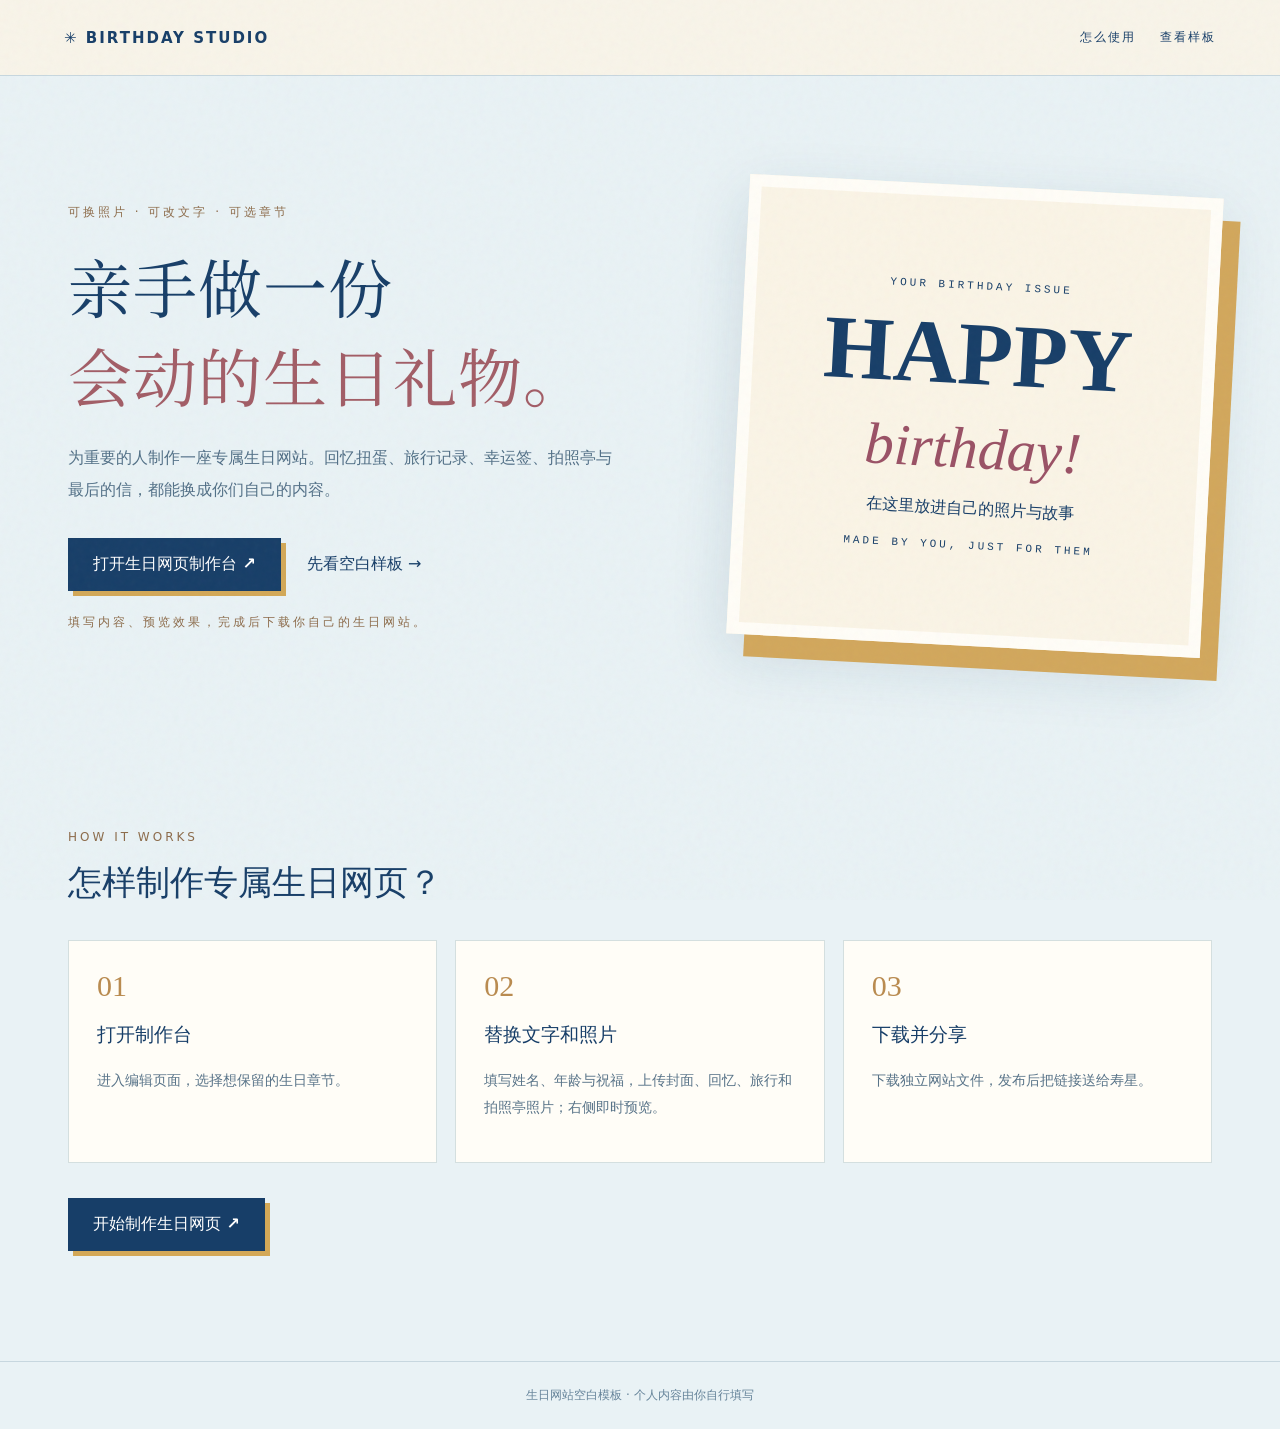
==== index.html @ 050504eb "Add files via upload" ====
<!doctype html><html lang="zh-CN" translate="no"><head><meta charset="UTF-8"/><meta name="google" content="notranslate"/><meta name="viewport" content="width=device-width, initial-scale=1.0"/><meta name="theme-color" content="#f7f3eb"/><meta name="description" content="可自行填写的生日网站空白模板"/><title>生日网站 · 空白自助模板</title>  <script type="module" crossorigin src="./assets/index-CI2JG00_.js"></script>
  <link rel="stylesheet" crossorigin href="./assets/index-CREYGCAp.css">
</head><body><div id="root"></div></body></html>
---- assets/index-CREYGCAp.css ----
@import"https://fonts.googleapis.com/css2?family=Cormorant+Garamond:ital,wght@0,400;0,500;0,600;1,400;1,500&family=Noto+Serif+SC:wght@400;500&display=swap";.passport-finale{--navy:#10385e;--blue:#315f89;--cream:#fbf4e2;--gold:#c79b4c;--red:#8c2639;min-height:100svh;position:relative;overflow:hidden;padding:24px clamp(18px,5vw,70px) 38px;background:radial-gradient(circle at 12% 12%,#fff9e5 0 4%,transparent 23%),radial-gradient(circle at 87% 82%,#8fb8d2 0 3%,transparent 26%),linear-gradient(135deg,#dfeaf0,#b8d3e1);color:var(--navy);font-family:"Noto Serif SC",Songti SC,serif}.finale-grain{position:absolute;top:0;right:0;bottom:0;left:0;pointer-events:none;opacity:.23;background-image:radial-gradient(#163e6318 1px,transparent 1px);background-size:12px 12px;-webkit-mask-image:linear-gradient(#000,transparent 95%);mask-image:linear-gradient(#000,transparent 95%)}.finale-back{position:relative;z-index:20;display:inline-flex;padding:9px 13px;border:1px solid #163e6333;background:#fff8e6b8;font:9px Courier New,monospace;letter-spacing:1px;box-shadow:3px 3px #315e8240}.finale-heading{position:relative;z-index:2;text-align:center;margin:0 auto}.finale-heading>span{display:inline-block;font:8px Courier New,monospace;letter-spacing:3px;color:#496b84}.finale-heading h1{font-family:Cormorant Garamond,"Noto Serif SC",serif;font-size:clamp(32px,4vw,56px);letter-spacing:3px;line-height:1.08;margin:10px 0 3px;text-shadow:0 2px #fff9e8}.finale-heading p{margin:0;color:#557186;font:9px Courier New,monospace;letter-spacing:2px}.interactive-map{position:relative;z-index:2;width:min(1120px,96vw);height:330px;margin:12px auto 0}.travel-line{position:absolute;inset:40px 0 auto;width:100%;height:245px;overflow:visible}.travel-line path{fill:none}.route-base{stroke:#fff7df;stroke-width:14;filter:drop-shadow(0 5px 5px #315f8933)}.route-ink{stroke:#426d8d;stroke-width:2.2;stroke-dasharray:7 8}.landmark{position:absolute;width:92px;min-height:112px;translate:-50% -50%;padding:0;background:transparent;text-align:center;color:var(--navy);transition:.35s;z-index:3}.landmark:hover{transform:translateY(-8px) scale(1.06)}.pin-roof{width:47px;height:47px;margin:auto;display:grid;place-items:center;background:linear-gradient(145deg,#f9f1d9,#d6b76d);clip-path:polygon(50% 0,100% 34%,89% 100%,11% 100%,0 34%);font-size:18px;filter:drop-shadow(3px 4px 0 #315f8945)}.landmark b{display:block;font-size:14px;font-weight:400;letter-spacing:2px;margin-top:5px}.landmark small{display:block;font:7px Courier New,monospace;letter-spacing:2px;color:#647d90}.landmark em{display:inline-block;margin-top:5px;padding:3px 6px;border:1px dashed #6b8496;font:6px Courier New,monospace;letter-spacing:1px;font-style:normal;background:#f9f2dfaa}.landmark.is-visited .pin-roof{background:linear-gradient(145deg,#914052,#641f31);color:#fff0c9}.landmark.is-visited:after{content:"✓";position:absolute;right:9px;top:-3px;width:22px;height:22px;display:grid;place-items:center;border-radius:50%;background:var(--gold);color:#fff;border:2px solid #fff5d9}.lm-0{left:5%;top:70%}.lm-1{left:17%;top:29%}.lm-2{left:30%;top:58%}.lm-3{left:43%;top:31%}.lm-4{left:55%;top:53%}.lm-5{left:68%;top:25%}.lm-6{left:82%;top:65%}.lm-7{left:96%;top:30%}.collection-status{position:relative;z-index:2;width:min(720px,90vw);margin:-12px auto 0;text-align:center}.collection-status>span{font-size:11px;color:#587287;letter-spacing:1px}.collection-status>div{height:5px;display:flex;gap:5px;margin-top:10px}.collection-status i{flex:1;border-radius:6px;background:#6787a330;transition:.35s}.collection-status i.done{background:linear-gradient(90deg,var(--gold),var(--red))}.flight-caption{text-align:center;font:9px Courier New,monospace;letter-spacing:2px}.flight-plane{position:absolute;z-index:9;offset-path:path("M50 205 C120 80 215 238 295 132 S450 216 530 130 S690 74 750 175 S875 250 955 114");offset-rotate:auto;left:0;top:0}.flight-plane span{font-size:32px;display:block;color:#173e68;filter:drop-shadow(2px 3px #fff1c9)}.flight-plane i{position:absolute;left:25px;top:22px;white-space:nowrap;font:7px Courier New,monospace;font-style:normal;background:#fff4d9;padding:4px}.flight-trail{position:absolute;height:4px;left:5%;bottom:62px;background:linear-gradient(90deg,#c99b4e,transparent);filter:blur(1px)}.issue-area{position:relative;z-index:2;margin:20px auto 0;text-align:center}.issue-area p{font:8px Courier New,monospace;letter-spacing:3px}.issue-area button{min-width:min(390px,90vw);padding:14px 25px;background:var(--navy);color:#fff8e8;box-shadow:6px 7px 0 var(--gold);letter-spacing:2px;transition:.25s}.issue-area button:hover{transform:translate(-3px,-3px);box-shadow:9px 10px 0 var(--gold)}.issue-area button span{display:block;margin-bottom:5px;color:#c7dae5;font:7px Courier New,monospace;letter-spacing:2px}.issue-area button b{margin-left:17px}.memory-overlay{position:fixed;top:0;right:0;bottom:0;left:0;z-index:100;display:grid;place-items:center;padding:25px;background:#0a2038b5;-webkit-backdrop-filter:blur(8px);backdrop-filter:blur(8px)}.memory-note{position:relative;width:min(880px,94vw);min-height:520px;padding:45px 45px 30px;background:#f6edcf;background-image:repeating-linear-gradient(transparent 0 35px,#58778d14 36px);box-shadow:0 30px 80px #06162688,12px 14px #c89749;color:var(--navy)}.memory-note:before{content:"";position:absolute;top:12px;right:12px;bottom:12px;left:12px;border:1px dashed #315f8955;pointer-events:none}.note-pin{position:absolute;top:-13px;left:50%;width:28px;height:28px;border-radius:50%;display:grid;place-items:center;background:#8e3b4b;color:#e7c36b;box-shadow:2px 6px 8px #173e6850}.note-close{position:absolute;right:20px;top:18px;width:34px;height:34px;border-radius:50%;background:var(--navy);color:#fff;font-size:20px;z-index:4}.note-meta{display:flex;align-items:center;gap:15px;border-bottom:1px dashed #315f8970;padding-bottom:13px;font:8px Courier New,monospace;letter-spacing:2px}.note-meta b{font-weight:400}.note-meta em{margin-left:auto;padding:7px 12px;border:2px solid #91405299;border-radius:50%;color:#914052;transform:rotate(-10deg);font-style:normal}.polaroid-stack{position:absolute;left:50px;top:115px;width:410px;height:300px}.polaroid{position:absolute;width:220px;margin:0;padding:10px 10px 28px;background:#fffdf5;box-shadow:0 12px 24px #173e6842}.polaroid img{width:100%;height:210px;object-fit:cover}.polaroid figcaption{padding:9px 0 0;text-align:center;font:7px Courier New,monospace;letter-spacing:2px}.photo-0{left:0;top:20px;transform:rotate(-8deg)}.photo-1{left:155px;top:0;transform:rotate(8deg)}.photo-2{left:92px;top:78px;transform:rotate(-1deg);z-index:2}.hand-message{margin:54px 10px 0 auto;width:330px;min-height:270px;padding:28px 22px;background:#fff8daaa;transform:rotate(1.5deg);box-shadow:4px 5px #315f8925}.hand-message small{font:7px Courier New,monospace;letter-spacing:2px}.hand-message h2{font:italic 35px Cormorant Garamond,"Noto Serif SC",serif;margin:15px 0 5px}.hand-message p{font-size:14px;line-height:2}.hand-message span{display:block;text-align:right;font:italic 19px Cormorant Garamond,serif}.keep-note{display:block;margin:28px 0 0 auto;padding:11px 18px;background:var(--navy);color:#fff2d8;box-shadow:4px 4px 0 var(--gold)}.passport-zone{position:relative;z-index:2;min-height:760px;margin-top:-10px}.passport-object{position:relative;width:min(850px,94vw);height:480px;margin:30px auto 0;perspective:1800px}.passport-inside{position:absolute;left:50%;top:20px;width:50%;height:405px;display:grid;grid-template-columns:1fr 1fr;background:#f5efd9;border:1px solid #8b7c5a;box-shadow:0 25px 50px #173e6850;transform-origin:left;transition:.9s;overflow:visible}.passport-object.is-open .passport-inside{left:8%;width:84%}.inside-left,.inside-right{position:relative;padding:28px 24px;background-image:radial-gradient(#173e680d 1px,transparent 1px);background-size:8px 8px;overflow:hidden}.inside-left{border-right:9px double #aa9872}.inside-left>span,.inside-right>span{font:9px Courier New,monospace;letter-spacing:2px}.inside-left>small{display:block;margin-top:5px;font:6px Courier New,monospace;letter-spacing:1px}.id-photo{width:150px;height:105px;margin:24px auto 20px;background:linear-gradient(145deg,#a9c5d5,#e7d7aa);border:7px solid #fff;display:flex;align-items:center;justify-content:center;gap:10px;box-shadow:0 7px 14px #173e6829}.id-photo b{font:38px Cormorant Garamond,serif}.id-photo i{font-style:normal;color:var(--red)}.inside-left dl{font:8px Courier New,monospace;text-align:left}.inside-left dt{color:#667e91;margin-top:8px}.inside-left dd{margin:3px 0;border-bottom:1px dotted #7890a5;padding-bottom:4px}.inside-right{text-align:center}.inside-right h2{font:italic 30px Cormorant Garamond,"Noto Serif SC",serif;margin:18px 0 8px}.inside-right>p{font-size:12px}.visa-grid{display:grid;grid-template-columns:repeat(4,1fr);gap:8px;margin-top:20px}.visa-grid i{aspect-ratio:1;border:1px solid #91405288;border-radius:50%;display:grid;place-items:center;color:#914052;font-size:8px;font-style:normal;transform:rotate(-7deg)}.visa-grid i:nth-child(2n){transform:rotate(8deg)}.visa-grid b{display:block;font-size:11px}.passport-cover{position:absolute;z-index:5;left:50%;top:20px;width:50%;height:405px;border-radius:5px 12px 12px 5px;background:linear-gradient(135deg,#78172d,#4b0d1e);color:#dfba59;box-shadow:0 25px 55px #35101c70,inset 7px 0 15px #30061388,inset 0 0 0 3px #e2c06716;transform-origin:left center;transform-style:preserve-3d;transition:transform 1.2s cubic-bezier(.2,.75,.18,1),box-shadow 1s}.passport-cover:after{content:"";position:absolute;top:0;right:0;bottom:0;left:0;border-radius:inherit;opacity:.2;background-image:radial-gradient(#f4cf6f 1px,transparent 1px);background-size:5px 5px}.passport-object.is-open .passport-cover{transform:rotateY(-168deg);box-shadow:0 10px 25px #35101c38;pointer-events:none}.cover-emblem{position:relative;width:120px;height:120px;margin:48px auto 16px;border:2px solid #dfba59;border-radius:50%;display:grid;place-items:center}.cover-emblem:before,.cover-emblem:after{content:"❧";position:absolute;font-size:48px;bottom:-18px}.cover-emblem:before{left:-5px;transform:rotate(35deg)}.cover-emblem:after{right:-5px;transform:scaleX(-1) rotate(35deg)}.cover-emblem span{font-size:33px}.cover-emblem i{position:absolute;top:47px;font-size:10px;letter-spacing:5px;font-style:normal}.cover-emblem b{position:absolute;bottom:16px;font-size:22px}.passport-cover h2{font-size:31px;font-weight:400;letter-spacing:9px;margin:0}.passport-cover p{font:16px Georgia,serif;letter-spacing:3px;margin:12px}.passport-cover small{display:block;font:italic 18px Cormorant Garamond,serif}.passport-cover em{position:absolute;bottom:28px;left:50%;translate:-50%;font-style:normal;font-size:32px}.open-hint,.drag-hint{text-align:center;font:8px Courier New,monospace;letter-spacing:2px;color:#57738a}.open-hint:before{content:"↖";margin-right:8px}.drag-hint span{font-size:22px;display:inline-block;animation:hint-up 1.3s ease-in-out infinite}@keyframes hint-up{50%{transform:translateY(-7px)}}.real-ticket{border:0;background:#f7f4e9;color:#162f45;box-shadow:0 12px 25px #173e6850;text-align:left}.ticket-pocket{position:absolute;z-index:10;left:50%;bottom:-58px;translate:-50%;width:620px;height:155px;display:grid;grid-template-columns:90px 155px 1fr 76px;padding:0;cursor:grab}.ticket-pocket:active{cursor:grabbing}.ticket-brand{display:flex;flex-direction:column;justify-content:center;align-items:center;background:#174c77;color:#fff}.ticket-brand b{font:30px Georgia,serif}.ticket-brand span{font:6px Courier New,monospace;letter-spacing:1px;text-align:center;line-height:1.6}.ticket-route{position:relative;padding:17px 15px;border-right:1px dashed #7890a5;display:grid;grid-template-columns:1fr 1fr}.ticket-route small{font:6px Courier New,monospace}.ticket-route b{font:27px Arial Narrow,sans-serif}.ticket-route em{font:6px Courier New,monospace;font-style:normal}.ticket-route i{position:absolute;left:50%;top:54%;translate:-50% -50%;font-style:normal}.ticket-details{padding:17px 14px;display:grid;grid-template-columns:repeat(3,1fr);gap:10px}.ticket-details span{font:700 8px Arial,sans-serif}.ticket-details small{display:block;color:#6d7d88;font:5px Courier New,monospace;margin-bottom:4px}.barcode{border-left:1px dashed #7890a5;display:grid;place-content:center;padding:9px}.barcode i{width:48px;height:88px;background:repeating-linear-gradient(90deg,#162f45 0 2px,transparent 2px 4px,#162f45 4px 5px,transparent 5px 8px)}.barcode small{font:5px Courier New,monospace;writing-mode:vertical-rl;margin-left:4px}.departure-card{width:min(960px,95vw);margin:30px auto 0;border:1px solid #d6b76766;background:linear-gradient(145deg,#092542,#123f66);box-shadow:0 28px 65px #0b294955;color:#fff4d5;overflow:hidden}.night-route{position:relative;height:330px;background:radial-gradient(circle at 50% 50%,#315f8955,transparent 60%),radial-gradient(#f2d37b 1px,transparent 1px);background-size:auto,35px 35px}.glow-path{position:absolute;left:7%;right:7%;top:49%;height:3px;background:linear-gradient(90deg,transparent,#e9c66b,#7cc7e9,#e9c66b,transparent);box-shadow:0 0 18px #e7c66d;transform:rotate(-4deg)}.night-route>b{position:absolute;font-size:38px;color:#f5cf6c;filter:drop-shadow(0 0 11px #f9dd83)}.night-route>i{position:absolute;translate:-50% -50%;font:8px Courier New,monospace;font-style:normal;color:#d8e9ef;text-align:center}.night-route>i span{display:grid;place-items:center;width:28px;height:28px;margin:auto;border-radius:50%;background:#8d3d4c;color:#fff1c8;border:2px solid #d9b968}.departure-message{text-align:center;padding:25px 20px 31px;background:#f7f0df;color:var(--navy)}.departure-message small{font:7px Courier New,monospace;letter-spacing:3px}.departure-message h2{font:italic 37px Cormorant Garamond,"Noto Serif SC",serif;margin:10px 0 3px}.departure-message p{font-size:12px}.departure-message button{padding:10px 14px;background:var(--navy);color:#fff0cf;box-shadow:4px 4px 0 var(--gold)}.passport-finale footer{position:relative;z-index:2;text-align:center;margin-top:32px;font:7px Courier New,monospace;letter-spacing:3px;color:#5a7487}@media(max-width:700px){.passport-finale{padding:15px 10px 32px}.finale-heading h1{font-size:29px;letter-spacing:1px}.interactive-map{height:520px;margin-top:0}.travel-line{display:none}.landmark{width:25%;min-height:100px;translate:0 0}.lm-0,.lm-1,.lm-2,.lm-3{top:30px}.lm-4,.lm-5,.lm-6,.lm-7{top:165px}.lm-0,.lm-4{left:0}.lm-1,.lm-5{left:25%}.lm-2,.lm-6{left:50%}.lm-3,.lm-7{left:75%}.interactive-map:after{content:"";position:absolute;left:9%;right:9%;top:115px;height:130px;border:2px dashed #4f7794;border-left:0;border-right:0}.collection-status{margin-top:-205px}.issue-area{margin-top:24px}.memory-note{min-height:680px;padding:39px 22px 24px}.note-meta{gap:7px}.polaroid-stack{position:relative;left:auto;top:auto;width:290px;height:265px;margin:30px auto 0}.polaroid{width:165px}.polaroid img{height:150px}.photo-1{left:125px}.photo-2{left:62px;top:68px}.hand-message{width:100%;margin:0;padding:20px;min-height:190px}.keep-note{margin-top:15px}.passport-zone{min-height:820px}.passport-object{height:625px}.passport-cover{left:10%;width:80%;height:410px}.passport-inside{left:10%;width:80%;height:560px;grid-template-columns:1fr}.passport-object.is-open .passport-inside{left:4%;width:92%}.inside-left{border-right:0;border-bottom:9px double #aa9872;padding:18px}.inside-right{padding:18px}.id-photo{width:110px;height:70px;margin:12px auto}.inside-left dl{display:grid;grid-template-columns:1fr 1fr;gap:4px}.visa-grid{margin-top:8px}.ticket-pocket{width:330px;height:190px;bottom:-70px;grid-template-columns:60px 105px 1fr}.ticket-brand b{font-size:21px}.ticket-details{grid-template-columns:repeat(2,1fr);padding:10px 8px}.barcode{display:none}.passport-cover h2{font-size:26px}.departure-card{margin-top:20px}.night-route{height:330px}.night-route>i{font-size:6px}.night-route>i span{width:22px;height:22px}.departure-message h2{font-size:29px}.flight-plane,.flight-trail{display:none}}@media(prefers-reduced-motion:reduce){.passport-cover,.drag-hint span{animation:none!important;transition:none!important}}.interactive-map{width:min(1120px,90vw);height:500px;margin-top:8px}.landmark{width:132px;height:150px;min-height:0;padding:13px 10px 11px;background:linear-gradient(150deg,#fffaf0,#ece3cb);border:1px solid #6f8ba05c;box-shadow:7px 9px #315f892d;clip-path:polygon(14% 0,86% 0,100% 12%,100% 100%,0 100%,0 12%)}.landmark:before{content:"";position:absolute;left:50%;top:7px;translate:-50%;width:7px;height:7px;border:2px solid #6a8294;border-radius:50%;background:#d7e4e8}.landmark:hover{transform:translateY(-9px) scale(1.045);box-shadow:10px 14px #315f8939}.pin-roof{width:53px;height:53px;margin:9px auto 7px;border-radius:50%;clip-path:none;background:var(--navy);color:#f8edce;border:5px double #d5b668;font:18px Cormorant Garamond,serif}.landmark b{font-size:16px;letter-spacing:3px}.landmark small{min-height:22px;margin-top:3px;font:6px/1.6 Courier New,monospace;letter-spacing:1px}.landmark em{margin-top:4px}.landmark.is-visited{background:linear-gradient(150deg,#f8eed5,#d8e7e8);border-color:#8d3d4c88}.landmark.is-visited:after{right:10px;top:11px;width:24px;height:24px}.polaroid-stack{outline:0;cursor:zoom-in}.gallery-hint{position:absolute;z-index:7;left:50%;bottom:-25px;translate:-50%;white-space:nowrap;padding:6px 9px;background:var(--navy);color:#fff3d4;font:6px Courier New,monospace;letter-spacing:1px;box-shadow:3px 3px 0 var(--gold)}.polaroid-stack .polaroid{left:92px;top:45px;transition:transform .65s cubic-bezier(.2,.8,.2,1),left .65s,top .65s,filter .4s}.polaroid-stack .photo-0{transform:rotate(-3deg) translate(-14px,7px)}.polaroid-stack .photo-1{transform:rotate(3deg) translate(14px,-3px)}.polaroid-stack .photo-2{transform:rotate(0);z-index:2}.polaroid-stack:hover .photo-0,.polaroid-stack:focus .photo-0{left:0;top:20px;transform:rotate(-9deg) translateY(-8px)}.polaroid-stack:hover .photo-1,.polaroid-stack:focus .photo-1{left:175px;top:0;transform:rotate(9deg) translateY(-11px)}.polaroid-stack:hover .photo-2,.polaroid-stack:focus .photo-2{left:92px;top:78px;transform:rotate(-1deg) translateY(-5px)}.polaroid-stack:hover .polaroid,.polaroid-stack:focus .polaroid{filter:drop-shadow(0 15px 13px #173e6830)}@media(max-width:700px){.interactive-map{height:520px}.landmark{width:23%;height:126px;padding:8px 4px}.pin-roof{width:39px;height:39px;margin:8px auto 4px}.landmark b{font-size:13px}.landmark small{font-size:5px}.lm-0,.lm-1,.lm-2,.lm-3{top:30px}.lm-4,.lm-5,.lm-6,.lm-7{top:176px}.lm-0,.lm-4{left:1%}.lm-1,.lm-5{left:26%}.lm-2,.lm-6{left:51%}.lm-3,.lm-7{left:76%}.polaroid-stack .polaroid{left:62px;top:45px}.polaroid-stack:hover .photo-0,.polaroid-stack:focus .photo-0{left:0}.polaroid-stack:hover .photo-1,.polaroid-stack:focus .photo-1{left:125px}.polaroid-stack:hover .photo-2,.polaroid-stack:focus .photo-2{left:62px}}@media(min-width:701px){.memory-note{width:min(1040px,96vw);min-height:610px;transition:min-height .55s}.polaroid-stack{width:420px;height:350px;transition:width .65s,height .65s;z-index:3}.polaroid-stack:hover,.polaroid-stack:focus{width:calc(100% - 100px);height:455px;z-index:12;cursor:zoom-out}.polaroid-stack:hover .polaroid,.polaroid-stack:focus .polaroid{width:300px;padding:12px 12px 32px;filter:drop-shadow(0 20px 18px #173e6840)}.polaroid-stack:hover .polaroid img,.polaroid-stack:focus .polaroid img{height:345px}.polaroid-stack:hover .photo-0,.polaroid-stack:focus .photo-0{left:0;top:42px;transform:rotate(-7deg) translateY(-8px)}.polaroid-stack:hover .photo-1,.polaroid-stack:focus .photo-1{left:calc(50% - 150px);top:4px;transform:rotate(2deg) translateY(-11px)}.polaroid-stack:hover .photo-2,.polaroid-stack:focus .photo-2{left:calc(100% - 300px);top:48px;transform:rotate(7deg) translateY(-5px)}.memory-note:has(.polaroid-stack:hover) .hand-message,.memory-note:has(.polaroid-stack:focus) .hand-message{opacity:.08;transform:translate(55px) rotate(4deg);transition:opacity .35s,transform .5s}.polaroid-stack:hover .gallery-hint,.polaroid-stack:focus .gallery-hint{opacity:0}}.passport-finale.finale-map,.passport-finale.finale-flight,.passport-finale.finale-ready{background:radial-gradient(circle at 12% 12%,#fff9e5 0 4%,transparent 23%),radial-gradient(circle at 87% 82%,#8fb8d2 0 3%,transparent 26%),linear-gradient(135deg,#dfeaf0,#b8d3e1)}.interactive-map{height:500px;margin-top:8px}.travel-line{inset:34px 0 auto;height:420px}.landmark{width:184px;height:154px;min-height:0;padding:43px 24px 24px;border:0;clip-path:none;box-shadow:none;background-color:transparent!important;background-repeat:no-repeat!important;background-position:center!important;background-size:contain!important;filter:drop-shadow(5px 8px 5px #173e6825);color:var(--navy);transition:transform .35s ease,filter .35s ease}.landmark:nth-of-type(4n+1){background-image:url(../images/city-note-1.png)!important}.landmark:nth-of-type(4n+2){background-image:url(../images/city-note-2.png)!important}.landmark:nth-of-type(4n+3){background-image:url(../images/city-note-3.png)!important}.landmark:nth-of-type(4n+4){background-image:url(../images/city-note-4.png)!important}.landmark:before{display:none}.landmark:hover{transform:translateY(-8px) scale(1.045);filter:drop-shadow(8px 14px 8px #173e6833)}.pin-roof{display:none}.landmark b{display:block;margin:0;font-size:17px;font-weight:500;letter-spacing:3px;color:var(--navy);text-shadow:0 1px #fff}.landmark small{display:block;min-height:20px;margin-top:5px;font:7px/1.5 Courier New,monospace;letter-spacing:1.4px;color:#496b84}.landmark em{display:inline-block;margin-top:5px;padding:3px 7px;border:1px dashed #496b84;background:#f8f0dccc;font:6px Courier New,monospace;letter-spacing:1px;box-shadow:2px 2px #c79b4c;font-style:normal}.landmark.is-visited em{background:#914052;color:#fff0d1;border-color:#d8ba72;transform:rotate(-5deg)}.landmark.is-visited:after{right:18px;top:17px;width:23px;height:23px;background:#c79b4c;border:2px solid #fff5d9}.lm-0{left:7%;top:76%}.lm-1{left:19%;top:25%}.lm-2{left:32%;top:67%}.lm-3{left:44%;top:23%}.lm-4{left:57%;top:65%}.lm-5{left:69%;top:21%}.lm-6{left:81%;top:66%}.lm-7{left:93%;top:22%}@media(max-width:900px){.interactive-map{height:590px}.travel-line{display:none}.landmark{width:23%;height:145px;translate:0 0;padding:42px 10px 18px}.lm-0,.lm-1,.lm-2,.lm-3{top:32px}.lm-4,.lm-5,.lm-6,.lm-7{top:215px}.lm-0,.lm-4{left:1%}.lm-1,.lm-5{left:26%}.lm-2,.lm-6{left:51%}.lm-3,.lm-7{left:76%}.collection-status{margin-top:-175px}}@media(max-width:600px){.interactive-map{height:790px}.landmark{width:47%;height:145px;padding:42px 12px 18px}.lm-0,.lm-1{top:25px}.lm-2,.lm-3{top:190px}.lm-4,.lm-5{top:355px}.lm-6,.lm-7{top:520px}.lm-0,.lm-2,.lm-4,.lm-6{left:1%}.lm-1,.lm-3,.lm-5,.lm-7{left:52%}.collection-status{margin-top:-95px}}.passport-object{width:min(760px,94vw);height:535px}.passport-inside{height:450px}.passport-cover{top:8px;left:50%;width:318px;height:454px;padding:34px 28px 26px;border-radius:7px 18px 18px 7px;background:linear-gradient(135deg,#0a1f42,#07162f 65%,#0c254b);color:#dfc06b;box-shadow:0 28px 55px #06152b70,inset 8px 0 15px #020b1888,inset 0 0 0 2px #edcf7424;display:flex;flex-direction:column;align-items:center}.passport-cover:after{opacity:.12;background-image:radial-gradient(#f3d47b 1px,transparent 1px);background-size:5px 5px}.passport-cover h2{position:relative;z-index:1;margin:0;font:600 31px Georgia,serif;letter-spacing:5px}.passport-eagle{position:relative;z-index:1;width:178px;height:190px;margin:30px auto 13px;color:#dfc06b;filter:drop-shadow(0 1px 0 #6c5521)}.passport-cover p{position:relative;z-index:1;margin:7px 0 0;font:italic 21px Georgia,serif;letter-spacing:1.8px}.passport-cover small{position:relative;z-index:1;margin-top:9px;font:italic 14px Cormorant Garamond,serif;letter-spacing:1px}.passport-cover .biometric-mark{position:absolute;z-index:1;bottom:25px;left:50%;translate:-50%;width:39px;height:28px;border:3px solid currentColor;border-radius:2px;font-size:0}.biometric-mark i{position:absolute;left:50%;top:-3px;width:3px;height:28px;background:currentColor;translate:-50%}.biometric-mark b{position:absolute;left:50%;top:50%;width:13px;height:13px;border:2px solid currentColor;border-radius:50%;translate:-50% -50%;background:#0a1f42}.passport-object.is-open .passport-cover{transform:rotateY(-168deg)}@media(max-width:700px){.passport-object{height:630px}.passport-cover{left:50%;translate:-50%;width:min(318px,84vw);height:454px}.passport-object.is-open .passport-cover{translate:0;left:50%;transform:rotateY(-168deg)}.passport-inside{height:560px}}.polaroid.portrait{width:220px}.polaroid.portrait img{height:270px;object-fit:cover}.polaroid.landscape{width:275px}.polaroid.landscape img{height:185px;object-fit:cover}@media(min-width:701px){.polaroid-stack:hover .polaroid.portrait,.polaroid-stack:focus .polaroid.portrait{width:255px}.polaroid-stack:hover .polaroid.portrait img,.polaroid-stack:focus .polaroid.portrait img{height:345px}.polaroid-stack:hover .polaroid.landscape,.polaroid-stack:focus .polaroid.landscape{width:350px}.polaroid-stack:hover .polaroid.landscape img,.polaroid-stack:focus .polaroid.landscape img{height:238px}.polaroid-stack:hover .photo-0,.polaroid-stack:focus .photo-0{left:0;right:auto;top:58px;transform:rotate(-7deg) translateY(-8px)}.polaroid-stack:hover .photo-1,.polaroid-stack:focus .photo-1{left:50%;right:auto;top:4px;transform:translate(-50%) rotate(2deg) translateY(-11px)}.polaroid-stack:hover .photo-2,.polaroid-stack:focus .photo-2{left:auto;right:0;top:64px;transform:rotate(7deg) translateY(-5px)}}@media(max-width:700px){.polaroid.portrait{width:150px}.polaroid.portrait img{height:185px}.polaroid.landscape{width:205px}.polaroid.landscape img{height:135px}}.interactive-map.dynamic-map{display:grid;align-content:start;justify-items:center;gap:24px 12px;width:min(1120px,96vw);height:auto;min-height:210px;padding:42px 18px 28px}.interactive-map.dynamic-map .travel-line,.interactive-map.dynamic-map .flight-plane,.interactive-map.dynamic-map .flight-trail{display:none}.interactive-map.dynamic-map .landmark{position:relative;left:auto;top:auto;translate:none;width:min(100%,165px);height:150px;min-height:0}.interactive-map.dynamic-map+.collection-status{margin:0 auto}@media(max-width:700px){.interactive-map.dynamic-map{gap:15px 8px;width:96vw;min-height:170px;padding:25px 5px}.interactive-map.dynamic-map .landmark{left:auto;top:auto;width:min(100%,155px);height:135px}.interactive-map.dynamic-map .landmark:only-of-type{grid-column:span 2}.interactive-map.dynamic-map+.collection-status{margin:0 auto}}.interactive-map.dynamic-map{grid-auto-rows:220px;gap:10px 18px;padding:18px 18px 30px;overflow:visible}.interactive-map.dynamic-map .travel-line{display:block;position:absolute;top:0;right:0;bottom:0;left:0;width:100%;height:100%;z-index:0;pointer-events:none;overflow:visible}.interactive-map.dynamic-map .landmark{z-index:2;align-self:start;margin-top:var(--stagger);max-width:170px;width:100%;box-shadow:7px 9px #315f892d}.interactive-map.dynamic-map .route-plane{position:absolute;left:0;top:0;z-index:4;font-size:30px;color:#173e68;pointer-events:none;filter:drop-shadow(2px 2px 0 #fff7df);offset-rotate:auto}.interactive-map.dynamic-map:after{display:none}.polaroid .photo-viewport{width:100%;height:210px;overflow:hidden;background:#e5ebed}.polaroid .photo-viewport img{display:block;width:100%;height:100%;object-fit:cover}.polaroid.portrait .photo-viewport{height:270px}.polaroid.landscape .photo-viewport{height:185px}@media(min-width:701px){.polaroid-stack:hover .polaroid.portrait .photo-viewport,.polaroid-stack:focus .polaroid.portrait .photo-viewport{height:345px}.polaroid-stack:hover .polaroid.landscape .photo-viewport,.polaroid-stack:focus .polaroid.landscape .photo-viewport{height:238px}}@media(max-width:700px){.interactive-map.dynamic-map{grid-auto-rows:195px;gap:6px 12px;padding:10px 5px 26px;height:auto}.interactive-map.dynamic-map .landmark{width:min(100%,155px);height:135px;margin-top:calc(var(--stagger)*.7);justify-self:center}.polaroid.portrait .photo-viewport{height:185px}.polaroid.landscape .photo-viewport{height:135px}}.play-chapter{min-height:calc(100svh - 66px);padding:72px 5vw 80px;position:relative;overflow:hidden;color:#173e68;background:radial-gradient(circle at 12% 15%,#fff9e7 0 7%,transparent 27%),linear-gradient(130deg,#e6eef0,#bfd8e7)}.play-chapter:before{content:"";position:absolute;top:0;right:0;bottom:0;left:0;pointer-events:none;opacity:.13;background-image:radial-gradient(#173e68 1px,transparent 1px);background-size:13px 13px;-webkit-mask-image:linear-gradient(#000,transparent 42%);mask-image:linear-gradient(#000,transparent 42%)}.play-title{position:relative;z-index:2;text-align:center;margin:0 auto 36px}.play-title>span{font:8px Courier New,monospace;letter-spacing:4px}.play-title h1{font:400 clamp(28px,4vw,48px)/1.2 var(--serif);letter-spacing:4px;margin:12px 0 9px}.play-title p{font-size:11px;letter-spacing:1.5px;color:#617d93;margin:0}.play-next{min-height:47px;padding:11px 20px;background:#173e68;color:#fff8e8;border:1px solid #173e68;box-shadow:5px 6px #c89d55;font:10px Courier New,monospace;letter-spacing:1.5px}.play-next b{font-size:18px;margin-left:20px}.play-next:disabled{opacity:.35;box-shadow:none}.gacha-chapter{background:linear-gradient(145deg,#dfe9ed,#b5d1e4)}.gacha-layout{position:relative;z-index:1;display:grid;grid-template-columns:minmax(360px,520px) minmax(310px,470px);justify-content:center;gap:55px;align-items:center}.gacha-machine{width:390px;margin:auto;position:relative;filter:drop-shadow(0 25px 20px #143a6730)}.gacha-dome{height:305px;width:305px;margin:auto;border-radius:48% 48% 43% 43%;position:relative;z-index:2;overflow:hidden;border:5px solid #8eb0d0;background:linear-gradient(120deg,#fff8 0 9%,transparent 24%),linear-gradient(#81afe06b,#c6e1ed3d 68%,#345f96aa);box-shadow:inset 15px 10px 25px #fff8,inset -16px -12px 30px #204e8e55}.gacha-dome:after{content:"";position:absolute;inset:auto 13px 0;height:72px;border-radius:50%;background:#234f85}.dome-shine{position:absolute;width:65px;height:210px;left:37px;top:26px;border-radius:50%;transform:rotate(24deg);background:linear-gradient(90deg,#fff8,transparent);z-index:4}.mini-capsule{position:absolute;width:72px;height:72px;border-radius:50%;z-index:3;border:3px solid #fff8;box-shadow:inset -8px -8px 14px #15365f3d,2px 4px 7px #12335e66;transition:.35s}.mini-capsule:after{content:"";position:absolute;left:-2px;right:-2px;top:32px;border-top:4px solid #f5f2df;box-shadow:0 2px #19395d55}.mini-capsule b{position:absolute;z-index:1;top:9px;right:9px;bottom:34px;left:9px;display:grid;place-items:center;border-radius:50%;background:#fff3;color:#fff;font-size:19px}.mini-capsule.red{background:linear-gradient(#db4b58 0,#db4b58 52%,#f5f0e4 52%)}.mini-capsule.yellow{background:linear-gradient(#efc73a 0,#efc73a 52%,#f5f0e4 52%)}.mini-capsule.purple{background:linear-gradient(#8a58c8 0,#8a58c8 52%,#f5f0e4 52%)}.mini-capsule.blue{background:linear-gradient(#3279b9 0,#3279b9 52%,#f5f0e4 52%)}.mini-capsule.pink{background:linear-gradient(#e86d9a 0,#e86d9a 52%,#f5f0e4 52%)}.mini-capsule.green{background:linear-gradient(#55a978 0,#55a978 52%,#f5f0e4 52%)}.cap-0{left:36px;bottom:22px;rotate:-18deg}.cap-1{left:103px;bottom:14px;rotate:9deg}.cap-2{left:173px;bottom:29px;rotate:-5deg}.cap-3{left:64px;bottom:78px;rotate:12deg}.cap-4{left:138px;bottom:83px;rotate:-15deg}.cap-5{left:205px;bottom:78px;rotate:16deg}.mini-capsule.gone{opacity:.12;transform:translateY(40px) scale(.6)}.machine-body{height:225px;margin-top:-8px;border:5px solid #7da5cd;border-radius:12px 12px 3px 3px;position:relative;background:linear-gradient(135deg,#477db8,#2f64a5 65%,#467cb8);box-shadow:inset 8px 8px 12px #8ab1dc55,inset -7px -7px 14px #123b7444}.machine-lines{position:absolute;left:27px;top:30px;display:flex;gap:7px}.machine-lines i{width:5px;height:65px;border-radius:9px;background:#173c70;box-shadow:inset 1px 0 #bdd3e7,1px 0 #87abd1}.gacha-knob{position:absolute;left:93px;top:42px;width:92px;height:92px;border-radius:50%;background:radial-gradient(circle,#bfd0df 0,#bfd0df 8%,#365170 10%,#365170 35%,#9db8cf 37%,#9db8cf 43%,#213f65 46%,#213f65);color:#fff;box-shadow:4px 6px #17385f}.gacha-knob span{display:block;font:700 31px Georgia}.gacha-knob small{position:absolute;top:100px;left:10px;white-space:nowrap;font:7px Courier New,monospace;letter-spacing:1px}.is-spinning .gacha-knob span{animation:knob-turn .35s linear infinite}.is-spinning .gacha-dome{animation:machine-shake .18s linear infinite alternate}.coin-slot{position:absolute;left:205px;top:28px;width:53px;text-align:center;color:#d8e4ec}.coin-slot i{display:block;width:17px;height:53px;border:5px solid #173b70;border-radius:5px;background:#aec4d7;margin:auto;box-shadow:inset 0 0 0 3px #477aaa}.coin-slot span{font:6px Courier New,monospace;letter-spacing:1px}.capsule-door{position:absolute;right:24px;bottom:0;width:96px;height:120px;border-radius:50px 50px 5px 5px;background:#102b50;border:7px solid #779fc6;overflow:hidden;box-shadow:inset 0 0 25px #0009}.falling-capsule{position:absolute;width:54px;height:54px;left:14px;top:20px;border-radius:50%;background:linear-gradient(#ebc74d 0,#ebc74d 49%,#f5efe2 50%);border:2px solid #fff9}.machine-foot{height:52px;margin:-3px -18px 0;padding:15px 27px;background:linear-gradient(#477cb8,#2e5f9b);border:5px solid #7198c0;border-radius:3px;color:#eaf3f8;font:700 13px Courier New,monospace;letter-spacing:3px;box-shadow:0 8px #224d83}.machine-foot span{float:right;font-size:7px;font-weight:400;margin-top:4px}.capsule-shelf{min-height:535px;padding:24px;background:#f8f2df;border:1px solid #7793a9;box-shadow:10px 12px #315f8930;position:relative}.shelf-head{display:flex;justify-content:space-between;border-bottom:1px dashed #587893;padding-bottom:14px;font:8px Courier New,monospace;letter-spacing:2px}.shelf-head b{color:#994556}.shelf-slots{display:grid;grid-template-columns:repeat(3,1fr);gap:9px;margin:19px 0}.shelf-slots button{height:86px;background:#e3e9e7;border:1px dashed #8197a7;display:flex;flex-direction:column;align-items:center;justify-content:center;color:#8292a0}.shelf-slots button.filled{background:#fffaf0;border-style:solid}.shelf-slots button>i{width:39px;height:39px;border-radius:50%;display:grid;place-items:center;color:#fff;font-style:normal;font:700 11px Courier New,monospace;box-shadow:inset -4px -4px #173e6844}.shelf-slots i.red{background:#d95562}.shelf-slots i.yellow{background:#d4a928}.shelf-slots i.purple{background:#8055b5}.shelf-slots i.blue{background:#3978b0}.shelf-slots i.pink{background:#d7608d}.shelf-slots i.green{background:#4e9b70}.shelf-slots small{font:6px Courier New,monospace;margin-top:7px}.capsule-reveal{display:grid;grid-template-columns:minmax(145px,46%) 1fr;gap:16px;min-height:205px;padding:13px;background:#fffdf6;outline:1px solid #8095a455;box-shadow:5px 6px #d0a45b}.capsule-reveal img{width:100%;height:180px;object-fit:contain;background:#e5ebed}.capsule-reveal small{font:7px Courier New,monospace;letter-spacing:2px;color:#8e5060}.capsule-reveal h2{font:400 19px var(--serif);margin:10px 0 7px}.capsule-reveal p{font-size:10px;line-height:1.75;margin:0}.capsule-empty{height:205px;display:grid;place-content:center;text-align:center;color:#8395a4}.capsule-empty b{font:41px Georgia}.capsule-empty p{font-size:10px}.capsule-shelf>.play-next{display:block;margin:21px auto 0}@keyframes knob-turn{to{transform:rotate(360deg)}}@keyframes machine-shake{to{transform:translate(3px) rotate(.3deg)}}.workshop-chapter{background:radial-gradient(circle at 88% 20%,#fff6da 0 7%,transparent 27%),linear-gradient(125deg,#e7e5d8,#c8dce6)}.workshop-layout{position:relative;z-index:1;display:grid;grid-template-columns:minmax(340px,1fr) minmax(420px,620px);gap:42px;max-width:1100px;margin:auto;align-items:stretch}.workbench{min-height:560px;position:relative;display:grid;place-content:center;background:linear-gradient(90deg,#a9815d11 1px,transparent 1px),linear-gradient(#a9815d11 1px,transparent 1px),#f5edda;background-size:32px 32px;border:13px solid #8a6447;box-shadow:inset 0 0 0 2px #dfbd90,11px 14px #315f8928;text-align:center}.bench-note{position:absolute;left:22px;top:22px;transform:rotate(-7deg);padding:13px;background:#fff4b7;box-shadow:3px 4px #b89154;font:7px Courier New,monospace;letter-spacing:1px}.bench-note b{font:italic 17px var(--serif)}.gift-preview,.final-made-gift{width:280px;height:220px;margin:auto;position:relative;border-radius:5px;box-shadow:0 24px 34px #56392233,8px 9px #b7894e;transition:.35s;background:#e9e3d3}.gift-lid{position:absolute;left:-10px;right:-10px;top:-16px;height:35px;background:inherit;border:1px solid #173e6822;box-shadow:0 4px #173e681c}.paper-cream{background-color:#eee2c7;background-image:radial-gradient(#a7987445 1px,transparent 1px);background-size:8px 8px}.paper-blue{background-color:#7599b9;background-image:linear-gradient(45deg,#fff1 25%,transparent 25% 75%,#fff1 75%);background-size:14px 14px}.paper-wine{background-color:#87384c;background-image:radial-gradient(#e8c67488 1px,transparent 1px);background-size:7px 7px}.paper-blank{background:#e3dfd4}.ribbon-v,.ribbon-h{position:absolute;display:block;background:#d3af59;box-shadow:inset 0 0 0 1px #fff4}.ribbon-v{left:calc(50% - 19px);top:-16px;width:38px;height:calc(100% + 16px)}.ribbon-h{top:calc(50% - 18px);left:0;width:100%;height:36px}.ribbon-navy .ribbon-v,.ribbon-navy .ribbon-h{background:#173e68}.ribbon-rose .ribbon-v,.ribbon-rose .ribbon-h{background:#d28a9a}.ribbon-blank .ribbon-v,.ribbon-blank .ribbon-h{opacity:.17}.chosen-sticker{position:absolute;z-index:3;left:50%;top:50%;translate:-50% -50%;width:72px;height:72px;border-radius:50%;display:grid;place-items:center;background:#f7efd9;color:#8c4050;border:4px double #c69c53;font:700 30px Georgia}.chosen-sticker.stamp{font:700 14px Courier New,monospace;letter-spacing:1px}.gift-preview em{position:absolute;right:13px;bottom:12px;font:italic 14px var(--serif);color:#173e68;background:#fff9dfcc;padding:4px 7px;transform:rotate(-4deg)}.workbench>p{font-size:10px;letter-spacing:1px;color:#6b7f8e;margin-top:35px}.material-board{padding:22px 27px;background:#fbf6e9;border:1px solid #8299aa;box-shadow:10px 12px #315f8929}.material-group{border-bottom:1px dashed #7890a4;padding:0 0 19px;margin-bottom:20px}.material-group header{display:flex;align-items:center;gap:12px;margin-bottom:13px}.material-group header span{font:8px Courier New,monospace;color:#9a5660}.material-group header h2{font:400 17px var(--serif);margin:0}.material-group header b{margin-left:auto;color:#8f3e51}.material-group>div{display:grid;grid-template-columns:repeat(3,1fr);gap:9px}.material-group button{min-height:70px;padding:8px;background:#eee8da;border:2px solid transparent;font-size:9px;color:#264c6c}.material-group button.selected{border-color:#173e68;box-shadow:3px 4px #c39950}.material-group button:before{content:"";display:block;width:28px;height:28px;margin:0 auto 7px;border-radius:50%;background:#e8ddc4;border:1px solid #fff;box-shadow:0 0 0 1px #667f91}.material-group .swatch-blue:before{background:#7599b9}.material-group .swatch-wine:before{background:#87384c}.material-group .swatch-gold:before{background:#d3af59}.material-group .swatch-navy:before{background:#173e68}.material-group .swatch-rose:before{background:#d28a9a}.material-group button i{display:block;font-style:normal;font-size:22px;height:28px}.material-group button:has(i):before{display:none}.finish-gift{display:block;width:100%}.sky-chapter{color:#eff7ff;background:radial-gradient(circle at 50% 48%,#234e80,#08152c 72%)}.sky-chapter:before{opacity:.65;background-image:radial-gradient(#dfefff 1px,transparent 1px);background-size:23px 23px;-webkit-mask-image:none;mask-image:none}.sky-chapter .play-title p{color:#9ebad2}.wish-sky{width:min(850px,94vw);height:590px;margin:auto;position:relative;border:1px solid #9dc5e344;box-shadow:inset 0 0 80px #071225,0 25px 60px #02071266;background:radial-gradient(circle at 50% 50%,#17385e99,transparent 58%);overflow:hidden}.sky-dust{position:absolute;top:0;right:0;bottom:0;left:0;background-image:radial-gradient(circle at 15% 20%,#fff 0 1px,transparent 2px),radial-gradient(circle at 75% 31%,#fff 0 1px,transparent 2px),radial-gradient(circle at 32% 80%,#b9dcff 0 1px,transparent 2px),radial-gradient(circle at 91% 73%,#fff3b7 0 1px,transparent 2px);background-size:81px 83px,117px 105px,91px 126px,133px 78px;opacity:.55}.wish-sky svg{position:absolute;top:0;right:0;bottom:0;left:0;width:100%;height:100%;overflow:visible}.wish-sky polyline{fill:none;stroke:#ffe99a;stroke-width:.75;stroke-linecap:round;stroke-linejoin:round;filter:drop-shadow(0 0 3px #ffe17e);transition:.4s}.wish-sky>button{position:absolute;translate:-50% -50%;width:45px;height:45px;border-radius:50%;background:transparent;color:#718da8;z-index:2}.wish-sky>button i{font-style:normal;font-size:16px}.wish-sky>button span{position:absolute;top:32px;left:50%;translate:-50%;font:6px Courier New,monospace;opacity:.55}.wish-sky>button.lit{color:#fff1a9;text-shadow:0 0 9px #fff,0 0 22px #ffdf69}.wish-sky>button.next-star{color:#fff;animation:next-star 1.15s ease-in-out infinite}.sky-message{position:absolute;left:50%;top:45%;translate:-50% -50%;width:320px;text-align:center;z-index:1}.sky-message small{font:7px Courier New,monospace;letter-spacing:3px;color:#8ba9c5}.sky-message h2{font:italic 26px/1.55 var(--serif);font-weight:400;margin:15px 0 7px;color:#fff4ca;text-shadow:0 0 22px #ffe69a66}.sky-message p{font-size:10px;color:#a7bdd0}.sky-message .play-next{margin-top:17px;background:#fff0b8;color:#173e68;border-color:#fff0b8}.wrong-star{animation:wrong-star .25s linear 2}.sky-complete .wish-sky{box-shadow:inset 0 0 100px #1e5794aa,0 0 55px #8cc8ff38}.sky-complete .sky-dust{opacity:1}@keyframes next-star{50%{transform:scale(1.5);text-shadow:0 0 18px #fff}}@keyframes wrong-star{50%{transform:translate(5px)}}.letter-gift-chapter{text-align:center;background:radial-gradient(circle at 18% 15%,#fff6db 0 7%,transparent 27%),linear-gradient(125deg,#e5eae4,#c2d8e8)}.final-made-gift{display:block;border:0;color:#173e68;margin:90px auto 60px;transform:rotate(-2deg);overflow:visible}.final-made-gift:hover{transform:rotate(1deg) translateY(-8px)}.final-made-gift>span{position:absolute;right:13px;bottom:12px;padding:5px 8px;background:#fff9e5;font:italic 17px var(--serif);transform:rotate(-5deg)}.final-made-gift>small{position:absolute;left:50%;top:calc(100% + 28px);translate:-50%;white-space:nowrap;font:9px Courier New,monospace;letter-spacing:2px}.final-letter{width:min(720px,94vw);margin:auto}.final-letter article{position:relative;text-align:left;padding:60px 64px 48px;background:#fffaf0;box-shadow:12px 15px #c3995266,0 24px 55px #173e6820;border-top:6px solid #173e68;background-image:repeating-linear-gradient(transparent 0 38px,#8ba0ae19 39px)}.final-letter h2{font:italic 30px var(--serif);margin:0 0 31px}.final-letter p{font-size:14px;line-height:2.1;margin:0 0 20px}.final-letter strong{display:block;font:italic 22px var(--serif);color:#8e4052;margin-top:32px}.final-letter footer{display:flex;justify-content:space-between;margin-top:38px;border-top:1px dashed #71899b;padding-top:18px}.final-letter footer em{font:italic 20px var(--serif)}.final-letter footer small{font:8px Courier New,monospace;letter-spacing:1px}.letter-stamp{position:absolute;right:30px;top:27px;width:72px;height:72px;border-radius:50%;border:2px solid #98516488;color:#985164aa;display:grid;place-content:center;text-align:center;font:10px Courier New,monospace;transform:rotate(10deg)}.letter-stamp small{font-size:5px}.final-letter>.play-next{margin-top:34px}@media(max-width:820px){.gacha-layout,.workshop-layout{grid-template-columns:1fr}.gacha-machine{transform:scale(.86);margin:-30px auto}.capsule-shelf{max-width:520px;margin:auto}.workbench{min-height:470px}.material-board{max-width:620px;margin:auto}.wish-sky{height:570px}.sky-message{width:270px}}@media(max-width:520px){.play-chapter{padding:58px 14px 76px}.play-title{margin-bottom:25px}.play-title h1{font-size:27px;letter-spacing:1px}.play-title p{font-size:10px;line-height:1.7}.gacha-layout{gap:16px}.gacha-machine{width:390px;left:50%;margin-left:-195px;transform:scale(.75);margin-top:-60px;margin-bottom:-60px}.capsule-shelf{padding:17px}.shelf-slots button{height:77px}.capsule-reveal{grid-template-columns:1fr;min-height:0}.capsule-reveal img{height:240px}.capsule-reveal h2{font-size:20px}.capsule-reveal p{font-size:11px}.workshop-layout{grid-template-columns:1fr}.workbench{min-height:390px;border-width:8px}.gift-preview{width:230px;height:185px}.material-board{padding:18px 14px}.material-group>div{gap:5px}.material-group button{font-size:8px;padding:5px}.wish-sky{height:530px}.wish-sky>button{width:36px;height:36px}.wish-sky>button span{display:none}.sky-message{width:230px}.sky-message h2{font-size:21px}.final-letter article{padding:50px 23px 35px}.final-letter p{font-size:13px}.letter-stamp{right:17px;top:17px;width:58px;height:58px}}.capsule-photo-frame{width:100%;height:180px;overflow:hidden;background:#e5ebed}.capsule-photo-frame img,.capsule-reveal .capsule-photo-frame img{display:block;width:100%;height:100%;object-fit:cover}.capsule-photo-frame.portrait img{object-fit:cover}.capsule-photo-frame.portrait{width:72%;height:220px;margin:auto}@media(max-width:700px){.capsule-photo-frame{height:240px}}.lucky-chapter{background:radial-gradient(circle at 14% 18%,#fff0cf 0 8%,transparent 30%),linear-gradient(135deg,#eadfc7,#c5d8df)}.lucky-layout{position:relative;z-index:1;display:grid;grid-template-columns:minmax(330px,470px) minmax(350px,520px);gap:55px;align-items:center;justify-content:center;max-width:1080px;margin:auto}.fortune-desk{min-height:540px;display:flex;flex-direction:column;align-items:center;justify-content:flex-end;padding:30px;background:linear-gradient(#fff8e600,#fff8e6aa),repeating-linear-gradient(90deg,#9d745b18 0 1px,transparent 1px 38px);border-bottom:18px solid #825b43;position:relative}.stick-bundle{width:250px;height:300px;position:relative;display:flex;align-items:flex-end;justify-content:center}.stick-bundle i{position:absolute;bottom:-9px;width:34px;height:var(--h);transform:rotate(var(--r));transform-origin:bottom;background:#e8c480;border:2px solid #b9874c;border-radius:14px 14px 2px 2px;box-shadow:3px 2px 6px #72513b55}.stick-bundle i b{writing-mode:vertical-rl;margin:20px auto;font:400 15px var(--serif);letter-spacing:3px;color:#814653}.fortune-pot{width:230px;height:210px;margin-top:-70px;position:relative;z-index:2;display:grid;place-content:center;text-align:center;color:#f6e6bd;background:radial-gradient(circle at 35% 20%,#c55e55,#7e2638 60%,#541927);border-radius:28px 28px 75px 75px;box-shadow:inset 10px 8px #fff2,inset -12px -10px #32101b55,0 18px 24px #60412f55;border:5px solid #d7ad67}.fortune-pot span{font:700 62px Georgia}.fortune-pot small{font:7px Courier New,monospace;letter-spacing:2px}.fortune-shake{margin-top:24px;padding:13px 25px;background:#173e68;color:#fff6df;border:1px solid #173e68;box-shadow:5px 5px #c89d55;font:9px Courier New,monospace;letter-spacing:2px}.fortune-desk.shaking .stick-bundle{animation:machine-shake .12s linear infinite alternate}.fortune-result{min-height:540px;padding:25px;background:#faf5e8;border:1px solid #8094a3;box-shadow:11px 13px #315f8929}.fortune-result>header{display:flex;justify-content:space-between;padding-bottom:13px;border-bottom:1px dashed #71899a;font:8px Courier New,monospace;letter-spacing:2px}.fortune-card{min-height:300px;margin:22px auto 18px;padding:32px 30px;position:relative;text-align:center;background:#fffdf6;border:1px solid #d1b779;box-shadow:6px 7px #c29850}.fortune-card>i{display:grid;place-items:center;width:58px;height:58px;margin:auto;border-radius:50%;background:#173e68;color:#fff1c6;font: 27px Georgia}.fortune-card small{display:block;margin-top:17px;font:7px Courier New,monospace;letter-spacing:2px}.fortune-card h2{font:400 clamp(25px,4vw,45px) var(--serif);margin:9px 0;color:#8a3e4d}.fortune-card p{font-size:13px;line-height:1.9;margin:0 auto;max-width:320px}.fortune-card em{display:block;margin-top:24px;font:8px Courier New,monospace;letter-spacing:2px}.fortune-placeholder{height:300px;display:grid;place-items:center;color:#8494a0;font-size:11px}.fortune-collection{display:grid;grid-template-columns:repeat(5,1fr);gap:7px}.fortune-collection button{height:67px;background:#e5e7e2;border:1px dashed #8a9aa5;color:#83919a}.fortune-collection button.saved{background:#fffaf0;border-style:solid}.fortune-collection i{display:block;font-style:normal;font-size:17px}.fortune-collection span{font-size:9px}.fortune-result>.play-next{display:block;margin:20px auto 0}.balloon-chapter{background:linear-gradient(#b9d8ea 0,#b9d8ea 58%,#e9e2cf 58%)}.balloon-layout{position:relative;z-index:1;display:grid;grid-template-columns:minmax(420px,1fr) minmax(330px,460px);gap:40px;max-width:1100px;margin:auto}.wish-field{height:570px;position:relative;overflow:hidden;background:linear-gradient(#8fc2df,#d8e9ed 72%);border:8px solid #f3eddf;box-shadow:10px 12px #315f8930}.cloud{position:absolute;width:160px;height:45px;border-radius:50%;background:#fff8;filter:blur(1px)}.cloud:before,.cloud:after{content:"";position:absolute;border-radius:50%;background:inherit}.cloud:before{width:68px;height:68px;left:30px;bottom:0}.cloud:after{width:90px;height:78px;right:18px;bottom:0}.cloud-a{left:-30px;top:70px}.cloud-b{right:-20px;top:200px;transform:scale(.75)}.wish-balloon{position:absolute;left:50%;top:46%;translate:-50% -50%;width:190px;height:220px;border-radius:50% 50% 46% 46%;display:grid;place-content:center;text-align:center;color:#fff8e5;background:radial-gradient(circle at 34% 24%,#fff8,#d76979 32%,#a43e55 80%);filter:drop-shadow(0 15px 14px #315f8955);transition:.4s}.wish-balloon.heart{clip-path:polygon(50% 96%,8% 47%,5% 25%,17% 8%,37% 5%,50% 20%,63% 5%,83% 8%,95% 25%,92% 47%)}.wish-balloon.star{clip-path:polygon(50% 0,61% 34%,98% 35%,68% 56%,80% 94%,50% 72%,20% 94%,32% 56%,2% 35%,39% 34%)}.wish-balloon.long{width:140px;height:250px;border-radius:55%}.wish-balloon>span{font:35px Georgia;opacity:.65}.wish-balloon p{width:125px;margin:8px auto;font-size:12px;line-height:1.6}.wish-balloon>i{position:absolute;top:98%;left:50%;width:1px;height:180px;background:#6d7180}.wish-balloon.fly-away{animation:balloon-fly 1.25s ease-in forwards}.wish-stars{position:absolute;left:18px;right:18px;top:18px;display:flex;flex-wrap:wrap;gap:8px}.wish-stars button{width:45px;height:45px;background:transparent;color:#fff5b7;text-shadow:0 0 10px #fff}.wish-stars button i{font-style:normal;font-size:22px}.wish-stars button span{display:none}.sky-counter{position:absolute;right:16px;bottom:12px;font:7px Courier New,monospace;letter-spacing:2px;color:#365f7d}.wish-control{padding:27px;background:#fbf5e7;border:1px solid #7890a1;box-shadow:10px 12px #315f8929}.wish-control label{display:block;margin:0 0 12px;font:8px Courier New,monospace;letter-spacing:2px}.balloon-options{display:grid;grid-template-columns:repeat(4,1fr);gap:7px;margin-bottom:26px}.balloon-options button{min-height:85px;background:#e7e9e4;border:2px solid transparent;color:#284e6d}.balloon-options button.selected{border-color:#173e68;box-shadow:3px 3px #c79a51}.balloon-options i{display:block;font: 29px Georgia;color:#bf5268}.balloon-options span{font-size:8px}.wish-control textarea{width:100%;height:145px;resize:none;padding:17px;border:1px solid #91a2ad;background:#fffdf7;color:#173e68;font:14px/1.8 var(--sans)}.wish-control>small{display:block;text-align:right;margin:6px 0 18px;font:7px Courier New,monospace}.release-wish,.print-photo{width:100%;min-height:48px;background:#9a4052;color:#fff7e9;border:0;box-shadow:5px 6px #c69a51;font:9px Courier New,monospace;letter-spacing:1px}.release-wish:disabled,.print-photo:disabled{opacity:.35;box-shadow:none}.wish-control .play-next{width:100%;margin-top:20px}@keyframes balloon-fly{to{transform:translateY(-560px) rotate(12deg) scale(.55);opacity:.15}}.coupon-chapter{background:linear-gradient(130deg,#e3e9e6,#c4d8e3)}.coupon-layout{position:relative;z-index:1;display:grid;grid-template-columns:minmax(330px,430px) minmax(430px,620px);gap:55px;align-items:center;justify-content:center;max-width:1120px;margin:auto}.coupon-machine{height:520px;position:relative;border:9px solid #244e78;border-radius:35px 35px 12px 12px;background:linear-gradient(145deg,#477cae,#234d7d);box-shadow:inset 10px 10px #fff2,inset -12px -12px #112e5544,12px 16px #315f8930}.coupon-window{width:260px;height:245px;margin:48px auto 0;display:grid;place-content:center;text-align:center;border:12px solid #8dafcb;border-radius:18px;background:#102946;color:#f8dd89;box-shadow:inset 0 0 35px #0008}.coupon-window span{font:700 82px Georgia}.coupon-window small{font:8px Courier New,monospace;letter-spacing:3px}.coupon-window>i{position:absolute;margin-top:160px;width:250px;overflow:hidden;white-space:nowrap;font-style:normal;animation:ticket-roll .25s linear infinite}.coupon-lever{position:absolute;right:-58px;top:110px;width:65px;height:230px;background:transparent}.coupon-lever i{position:absolute;left:28px;top:26px;width:13px;height:160px;border-radius:8px;background:#17304d;transform-origin:bottom;box-shadow:inset 4px 0 #8aa8bd}.coupon-lever i:before{content:"";position:absolute;left:-14px;top:-26px;width:42px;height:42px;border-radius:50%;background:#a94354;border:5px solid #d7ac66}.coupon-lever span{position:absolute;right:-20px;bottom:0;white-space:nowrap;font:7px Courier New,monospace;letter-spacing:1px;color:#173e68}.coupon-machine.pulling .coupon-lever i{transform:rotate(150deg);transition:.4s}.ticket-slot{position:absolute;left:73px;right:73px;bottom:35px;height:54px;padding-top:17px;text-align:center;color:#a6bac9;background:#122e51;border:7px solid #789ebd;font:7px Courier New,monospace;letter-spacing:2px}.coupon-counter{min-height:520px;padding:26px;background:#faf5e9;border:1px solid #8095a4;box-shadow:11px 13px #315f8929}.coupon-counter>header{display:flex;justify-content:space-between;padding-bottom:14px;border-bottom:1px dashed #71899a;font:8px Courier New,monospace;letter-spacing:2px}.birthday-ticket{display:grid;grid-template-columns:1fr 105px;min-height:195px;margin:24px 0 16px;position:relative;background:#fff8dc;border:2px solid #a44b5c;box-shadow:6px 7px #c69a51}.birthday-ticket>div{padding:21px}.birthday-ticket small{font:7px Courier New,monospace;letter-spacing:1px}.birthday-ticket>div>i{display:block;margin-top:12px;font-style:normal;font-size:27px;color:#a33f55}.birthday-ticket h2{font:400 25px var(--serif);margin:4px 0 8px}.birthday-ticket p{font-size:11px;line-height:1.7;margin:0}.birthday-ticket>aside{display:grid;place-content:center;text-align:center;border-left:2px dashed #a44b5c}.birthday-ticket>aside b{font:45px Georgia;color:#a33f55}.birthday-ticket>aside span{font:7px Courier New,monospace}.birthday-ticket>em{position:absolute;right:115px;bottom:12px;padding:5px 8px;border:2px solid #a33f55;color:#a33f55;font:8px Courier New,monospace;transform:rotate(-8deg)}.ticket-empty{height:195px;margin:24px 0 16px;display:grid;place-items:center;text-align:center;color:#8294a0;font-size:11px}.stamp-coupon{display:block;margin:0 auto 16px;padding:10px 21px;border:2px solid #9d4053;background:transparent;color:#9d4053;font:9px Courier New,monospace;letter-spacing:1px}.coupon-book{display:grid;grid-template-columns:repeat(3,1fr);gap:7px}.coupon-book button{height:60px;padding:6px;background:#e5e8e4;border:1px dashed #81939f;color:#87949c;font-size:7px}.coupon-book button.saved{background:#fffaf0;border-style:solid;color:#173e68}.coupon-book i{display:block;font-style:normal;font-size:16px}.coupon-counter>.play-next{display:block;margin:20px auto 0}@keyframes ticket-roll{to{transform:translate(-35px)}}.booth-chapter{background:linear-gradient(135deg,#dfe8e8,#eadfc9)}.booth-layout{position:relative;z-index:1;display:grid;grid-template-columns:minmax(370px,520px) minmax(420px,570px);gap:45px;max-width:1120px;margin:auto}.polaroid-stage{min-height:620px;display:grid;place-content:center;position:relative;background:linear-gradient(90deg,#173e6810 1px,transparent 1px),linear-gradient(#173e6810 1px,transparent 1px),#b6cfda;background-size:28px 28px;border:10px solid #f7f1e3;box-shadow:10px 12px #315f8930}.birthday-polaroid{width:350px;padding:17px 17px 28px;background:#fffdf4;box-shadow:0 24px 35px #173e6840;transform:rotate(-2deg)}.booth-photo{height:390px;position:relative;overflow:hidden;background:#fff;touch-action:none}.booth-photo>img{width:100%;height:100%;object-fit:contain}.booth-photo>b{position:absolute;right:13px;bottom:10px;font:700 72px Georgia;color:#fff9;text-shadow:2px 3px #9d4053;pointer-events:none}.photo-sticker{position:absolute;z-index:2;width:88px;height:78px;padding:0;border:0;background-color:transparent;background-image:url(../images/photo-booth/birthday-stickers.png);background-repeat:no-repeat;background-size:400% 300%;background-position:var(--sx) var(--sy);filter:drop-shadow(2px 3px 1px #0003);cursor:grab;touch-action:none}.photo-sticker:active{cursor:grabbing}.birthday-polaroid footer{padding-top:18px;text-align:center}.birthday-polaroid footer strong{display:block;font:italic 22px var(--serif);color:#984355}.birthday-polaroid footer span{font:7px Courier New,monospace;letter-spacing:2px}.print-note{position:absolute;bottom:20px;left:50%;translate:-50%;padding:8px 13px;background:#fff5bd;box-shadow:3px 4px #bd9250;font-size:9px}.booth-controls{padding:27px;background:#fbf6e9;border:1px solid #8095a4;box-shadow:10px 12px #315f8929}.booth-controls section{padding-bottom:22px;margin-bottom:22px;border-bottom:1px dashed #71899a}.booth-controls label{display:block;margin-bottom:13px;font:8px Courier New,monospace;letter-spacing:2px}.drag-tip{margin:-3px 0 14px;font-size:10px;line-height:1.7;color:#667f91}.photo-strip{display:grid;grid-template-columns:repeat(3,1fr);gap:8px}.photo-strip button{height:155px;padding:6px;background:#e5e8e4;border:2px solid transparent;color:#173e68}.photo-strip button.selected{border-color:#173e68;box-shadow:3px 4px #c69a51}.photo-strip img{width:100%;height:113px;object-fit:contain;background:#d7dfdf}.photo-strip span{display:block;margin-top:6px;font-size:8px}.sticker-tray{display:grid;grid-template-columns:repeat(4,1fr);gap:7px}.sticker-tray button{min-height:100px;padding:6px 4px;background:#e7e9e4;border:2px solid transparent;color:#173e68}.sticker-tray button.selected{border-color:#9b4153;box-shadow:3px 4px #c69a51}.sticker-tray i{display:block;width:62px;height:57px;margin:0 auto 4px;background-image:url(../images/photo-booth/birthday-stickers.png);background-repeat:no-repeat;background-size:400% 300%;background-position:var(--sx) var(--sy)}.sticker-tray span{display:block;font-size:7px;line-height:1.25}.booth-controls>.play-next{width:100%;margin-top:20px}@media(max-width:900px){.lucky-layout,.balloon-layout,.coupon-layout,.booth-layout{grid-template-columns:1fr}.fortune-desk,.wish-field,.coupon-machine,.polaroid-stage{max-width:560px;width:100%;margin:auto}.fortune-result,.wish-control,.coupon-counter,.booth-controls{max-width:620px;width:100%;margin:auto}.coupon-machine{width:min(430px,88vw)}}@media(max-width:520px){.fortune-desk{min-height:430px}.stick-bundle{transform:scale(.82);margin-bottom:-30px}.fortune-result{padding:17px}.fortune-card{padding:25px 18px}.fortune-card h2{font-size:37px}.balloon-layout{gap:18px}.wish-field{height:480px}.wish-balloon{transform:scale(.82)}.wish-control{padding:19px 15px}.balloon-options{grid-template-columns:repeat(2,1fr)}.coupon-layout{gap:30px}.coupon-machine{height:470px;transform:scale(.85);margin-top:-35px;margin-bottom:-35px}.coupon-counter{padding:17px}.birthday-ticket{grid-template-columns:1fr 80px}.birthday-ticket>div{padding:15px}.birthday-ticket h2{font-size:21px}.birthday-ticket>em{right:88px}.coupon-book{grid-template-columns:repeat(2,1fr)}.polaroid-stage{min-height:500px}.birthday-polaroid{width:285px}.booth-photo{height:325px}.booth-controls{padding:18px 14px}.photo-strip button{height:125px}.photo-strip img{height:88px}.sticker-tray{grid-template-columns:repeat(2,1fr)}}.photo-sticker.active{outline:2px dashed #f3c55e;outline-offset:3px}.sticker-size-panel>div{display:grid;grid-template-columns:36px 1fr 36px 48px;align-items:center;gap:8px}.sticker-size-panel button{height:36px;border:1px solid #173e68;background:#fffaf0;color:#173e68;font-size:20px}.sticker-size-panel input{width:100%;accent-color:#9b4153}.sticker-size-panel output{text-align:center;font:9px Courier New,monospace;color:#9b4153}.booth-photo.landscape>img{object-fit:contain}.booth-photo.portrait>img{object-fit:cover}.studio-loading{min-height:100vh;display:grid;place-items:center;background:#e5eef3;color:#204b73;font-size:18px}.storefront,.studio-shell{font-family:system-ui,-apple-system,Microsoft YaHei,sans-serif;color:#173e68;background:#e9f2f5}.storefront header{height:76px;padding:0 max(5%,calc((100vw - 1200px)/2));display:flex;align-items:center;justify-content:space-between;background:#f8f4e9;border-bottom:1px solid #c7d7df}.storefront header strong{font-size:15px;letter-spacing:2px}.storefront nav{display:flex;gap:24px;font-size:14px}.storefront main{max-width:1200px;margin:auto;padding:0 28px}.store-hero{min-height:680px;display:grid;grid-template-columns:1.1fr .9fr;align-items:center;gap:8%;padding:75px 0}.store-hero>div:first-child>small,.storefront section>small{font-size:12px;letter-spacing:3px;color:#8c6b4a}.store-hero h1{font-family:"Noto Serif SC",serif;font-size:clamp(42px,5vw,76px);letter-spacing:1px;line-height:1.38;margin:20px 0 24px}.store-hero h1 em{font-weight:400;color:#a25d66}.store-hero p{font-size:16px;line-height:2;max-width:550px;color:#527087}.store-actions{display:flex;align-items:center;gap:26px;margin:32px 0 20px}.store-actions .buy,.demo-link{display:inline-block;background:#173e68;color:#fff;padding:16px 25px;box-shadow:5px 5px #d3a857;font-weight:600}.store-actions .unavailable{background:#8ba1ad;cursor:default}.store-note,.fine-print{color:#738a98;font-size:12px!important}.store-card{height:460px;background:#faf4e6;border:12px solid #fffdf7;box-shadow:18px 22px #d2a75c,0 20px 60px #19436122;transform:rotate(3deg);display:flex;align-items:center;justify-content:center;flex-direction:column;text-align:center;gap:20px}.store-card>span,.store-card>small{font:11px Courier New,monospace;letter-spacing:3px}.store-card>div{font:bold clamp(66px,7vw,110px) Georgia,serif;line-height:.93;color:#173e68}.store-card i{font-size:.65em;font-weight:400;color:#9a5165}.store-card>b{font-size:16px;font-weight:500}.storefront section{padding:70px 0 110px}.storefront section h2{font-size:34px;margin:15px 0 34px}.how-grid{display:grid;grid-template-columns:repeat(3,1fr);gap:18px;margin-bottom:35px}.how-grid article{background:#fffdf7;border:1px solid #d4dfdf;padding:28px}.how-grid b{font:30px Georgia;color:#b98b50}.how-grid h3{font-size:19px}.how-grid p{color:#587388;font-size:14px;line-height:1.9}.storefront footer{text-align:center;padding:25px;color:#66849a;border-top:1px solid #c7d7df;font-size:12px}.studio-shell{height:100vh;overflow:hidden}.studio-top{height:70px;background:#143c65;color:#fff;display:flex;align-items:center;gap:25px;padding:0 22px}.studio-top>a{font-size:18px;font-weight:700;letter-spacing:1px}.studio-top>span{flex:1;text-align:center;font-size:12px;color:#bdd0da}.studio-top button,.studio-end button{background:#d8ad63;color:#173e68;padding:12px 20px;font-weight:700;border-radius:2px}.studio-top button:disabled,.studio-end button:disabled{opacity:.6;cursor:wait}.studio-grid{height:calc(100vh - 70px);display:grid;grid-template-columns:minmax(320px,420px) 1fr}.studio-form{overflow:auto;background:#f7f4eb;border-right:1px solid #c9d8db;padding:26px}.studio-intro small{font:11px Courier New,monospace;letter-spacing:2px;color:#a07849}.studio-intro h1{font-family:"Noto Serif SC",serif;font-size:31px;line-height:1.4;letter-spacing:0;margin:14px 0}.studio-intro h1 i{color:#a56370;font-weight:400}.studio-intro p{font-size:13px;line-height:1.8;margin:8px 0;color:#607789}.studio-intro output{display:block;min-height:20px;font-size:12px;color:#4c806e;margin-bottom:18px}.studio-form details{background:#fffdf8;border:1px solid #cbd8dc;margin:0 0 10px}.studio-form summary{cursor:pointer;padding:16px 18px;font-weight:700;font-size:14px;list-style:none}.studio-form summary:after{content:"＋";float:right;color:#9f6d48}.studio-form details[open] summary:after{content:"−"}.field-stack{padding:4px 17px 20px;display:grid;gap:14px}.edit-field,.upload-field{display:grid;gap:6px;font-size:12px;color:#4d6d80}.edit-field input,.edit-field textarea{width:100%;font:14px system-ui,Microsoft YaHei,sans-serif;border:1px solid #b7c9d1;background:#fff;padding:10px 11px;border-radius:3px;color:#173e68;line-height:1.6}.edit-field textarea{resize:vertical;min-height:78px}.edit-field input:focus,.edit-field textarea:focus{outline:2px solid #86acbd}.field-row{display:grid;grid-template-columns:1fr 1fr;gap:10px}.upload-field{border:1px dashed #9db5c1;background:#f3f8f8;padding:12px;cursor:pointer}.upload-field input{position:absolute;width:1px;height:1px;opacity:0}.upload-field b{font-size:13px;color:#205982}.upload-field img{width:100%;max-height:130px;object-fit:contain;background:#fff}.chapter-toggle{display:flex;align-items:center;gap:12px;padding:7px 0;font-size:14px}.chapter-toggle input{width:17px;height:17px;accent-color:#245b83}.edit-card{border-top:1px solid #dce4e5;padding-top:13px;display:grid;gap:10px}.edit-card>b{color:#a57348;font-size:12px}.field-stack>h3{margin:12px 0 0;font-size:16px}.studio-end{padding:25px 5px}.studio-end p{font-size:12px;color:#607789}.studio-end button{width:100%}.studio-preview{display:flex;flex-direction:column;min-width:0;background:#dce9ed;padding:15px}.preview-bar{height:42px;display:flex;align-items:center;gap:16px;color:#466b83}.preview-bar span{font:10px Courier New,monospace;letter-spacing:1px}.preview-bar strong{flex:1;font-size:14px}.preview-bar a{font-size:12px;text-decoration:underline}.studio-preview iframe{width:100%;flex:1;border:1px solid #b8cbd2;background:#fff;box-shadow:0 12px 35px #173e6820}.studio-reset{display:block;border:0;background:none;color:#617f92;text-decoration:underline;font-size:12px;cursor:pointer;padding:0 0 12px}.travel-photo-edit{display:grid;gap:7px}.travel-photo-edit>label{display:flex;align-items:center;justify-content:space-between;font-size:12px;color:#4d6d80}.travel-photo-edit select{padding:6px 9px;color:#173e68;background:#fff;border:1px solid #b7c9d1;border-radius:3px}.edit-card-head{display:flex;align-items:center;justify-content:space-between}.edit-card-head b{color:#a57348;font-size:12px}.edit-card-head button{border:0;background:none;color:#9b5664;font-size:12px;text-decoration:underline;cursor:pointer}.add-travel-stop{padding:13px;border:1px dashed #6e95ab;background:#ecf5f6;color:#1e587b;font-weight:700;cursor:pointer}.empty-travel-tip{font-size:12px;color:#718795;line-height:1.7;margin:0}@media(max-width:800px){.store-hero{grid-template-columns:1fr;gap:45px}.store-card{height:340px}.how-grid{grid-template-columns:1fr}.studio-top>span{display:none}.studio-top{justify-content:space-between}.studio-grid{grid-template-columns:1fr;grid-template-rows:55vh 45vh}.studio-form{padding:16px}.studio-preview{padding:8px}.preview-bar{height:30px}}.cover-position-controls{display:grid;gap:9px;padding:12px;background:#edf4f6;border:1px solid #bfd2dc;color:#355b73;font-size:12px}.cover-position-controls p{margin:0;line-height:1.6}.cover-position-controls label{display:grid;grid-template-columns:30px 1fr 44px;align-items:center;gap:8px}.cover-position-controls input{width:100%;accent-color:#315d87}.cover-position-controls b{text-align:right;font-weight:500}.cover-position-controls button{justify-self:start;padding:6px 10px;background:#fff;border:1px solid #9fb9c8;color:#315d87;font-size:11px}.studio-top .review-trigger{background:transparent;color:#f5deb5;border:1px solid #d8ad63;padding:10px 13px;white-space:nowrap}.review-panel{margin:0 0 16px;border:1px solid #afc5ce;background:#fffdf8;scroll-margin-top:12px}.review-summary{width:100%;display:grid;grid-template-columns:1fr auto auto;align-items:center;gap:10px;padding:14px 16px;background:#e8f2f4;color:#173e68;text-align:left;cursor:pointer}.review-summary span{font-weight:700;font-size:14px}.review-summary strong{font-size:12px;color:#9a5660}.review-summary b{font-size:11px;font-weight:400}.review-list{max-height:265px;overflow:auto;padding:8px 12px 13px;display:grid;gap:5px}.review-list button{display:flex;justify-content:space-between;gap:9px;text-align:left;background:#fff7eb;color:#385d76;border:1px solid #eadccb;padding:9px 11px;font-size:12px;cursor:pointer}.review-list button:hover,.review-list button:focus-visible{border-color:#a76572;background:#fdf0e4}.review-list button span{color:#a76572;white-space:nowrap}.review-list p{font-size:12px;line-height:1.7;color:#4c806e;margin:6px}.review-list .review-download-anyway{justify-content:center;margin-top:8px;background:#e7eef0;border-color:#9bb4c2;color:#315d79;font-weight:700}.photo-adjuster{display:grid;gap:9px;padding:11px;background:#eef5f5;border:1px solid #bcd0d8;color:#355b73}.photo-adjust-heading{display:flex;align-items:center;justify-content:space-between;gap:10px;font-size:12px}.photo-adjust-heading button{padding:4px 8px;border:1px solid #9fb9c8;background:#fff;color:#315d87;font-size:11px;cursor:pointer}.photo-adjust-preview{width:100%;height:150px;margin:auto;overflow:hidden;background:#dbe6e7;touch-action:none;cursor:grab;-webkit-user-select:none;user-select:none}.photo-adjust-preview:active{cursor:grabbing}.photo-adjust-preview.portrait{width:min(100%,180px);height:180px}.photo-adjust-preview img{display:block;width:100%;height:100%;object-fit:cover;pointer-events:none;-webkit-user-select:none;user-select:none}.photo-adjust-controls{display:grid;gap:8px}.photo-adjust-controls label{display:grid;grid-template-columns:65px 1fr 45px;align-items:center;gap:7px;font-size:11px}.photo-adjust-controls input{width:100%;accent-color:#315d87}.photo-adjust-controls b{text-align:right;font-weight:500}.photo-adjust-controls select{grid-column:2/4;padding:6px;background:#fff;border:1px solid #b7c9d1;color:#173e68}@media(max-width:800px){.studio-top .review-trigger{font-size:11px;padding:8px}.review-summary{grid-template-columns:1fr auto}.review-summary b{display:none}}:root{font-family:"Noto Serif SC",Songti SC,SimSun,serif;color:#403831;background:#f7f3eb;font-synthesis:none;--wine:#783742;--muted:#8d8176;--line:#ded5c7;--serif:"Cormorant Garamond",Georgia,serif}*{box-sizing:border-box}html{scroll-behavior:smooth;scroll-padding-top:90px}body{margin:0}body:before{content:"";position:fixed;top:0;right:0;bottom:0;left:0;pointer-events:none;z-index:10;opacity:.12;background-image:url("data:image/svg+xml,%3Csvg viewBox='0 0 180 180' xmlns='http://www.w3.org/2000/svg'%3E%3Cfilter id='n'%3E%3CfeTurbulence type='fractalNoise' baseFrequency='.8' numOctaves='3' stitchTiles='stitch'/%3E%3C/filter%3E%3Cpath fill='%23918472' filter='url(%23n)' opacity='.3' d='M0 0h180v180H0z'/%3E%3C/svg%3E")}a{color:inherit;text-decoration:none}button{font:inherit;color:inherit;cursor:pointer}button,a{-webkit-tap-highlight-color:transparent}button:focus-visible,a:focus-visible{outline:2px solid var(--wine);outline-offset:6px}button{border:0}img{max-width:100%;display:block;object-fit:cover}p{line-height:1.9}::selection{background:#e7d2ca}.site-header{height:90px;display:flex;align-items:center;justify-content:space-between;margin:0 auto;padding:0 6.5%;max-width:1600px;border-bottom:1px solid var(--line)}.brand{font-family:var(--serif);font-style:italic;font-size:24px;display:flex;gap:13px;align-items:center}.brand>span{color:var(--wine);font-size:27px}nav{display:flex;align-items:center;gap:35px}nav>a{font-size:12px;letter-spacing:2px;padding:15px 0}nav>a:hover{color:var(--wine)}.music-button{background:transparent;border:1px solid #cfc1ae;border-radius:50%;width:44px;height:44px;display:grid;place-items:center}.music-button.playing{background:#e8dbcc}.music-control{position:relative}.music-notice{position:absolute;right:0;top:54px;width:245px;padding:15px;background:#fffcf6;box-shadow:0 4px 24px #40383120;font-size:12px;z-index:30;line-height:1.8}.scroll-progress{position:fixed;top:0;left:0;right:0;height:2px;background:var(--wine);transform-origin:left;z-index:50}.hero{position:relative;min-height:calc(100svh - 90px);max-width:1600px;margin:auto;padding:85px 11% 100px;display:grid;grid-template-columns:1.05fr 1fr;align-items:center;gap:65px}.eyebrow{font-family:var(--serif);font-size:12px;letter-spacing:3px;font-weight:500}.hero-copy>.eyebrow{color:var(--wine)}.tiny-star{font-size:24px;vertical-align:middle;margin-right:10px}h1{font-family:var(--serif);font-weight:400;font-size:clamp(78px,8.4vw,138px);line-height:.88;letter-spacing:-5px;margin:34px 0 35px}h1 em{font-weight:400;color:var(--wine)}.dedication{display:flex;align-items:center;gap:19px;font-size:18px;letter-spacing:3px}.hairline{width:32px;height:1px;background:#bda798}.date{font-family:var(--serif);letter-spacing:2px;font-size:13px;color:var(--muted)}.hero-copy h2{font-size:18px;font-weight:400;letter-spacing:2px;margin:30px 0 13px}.hero-description{font-size:13px;white-space:pre-line;color:var(--muted);line-height:2.1}.scroll-link{display:flex;align-items:center;gap:14px;font-size:11px;letter-spacing:1.5px;margin-top:43px;width:fit-content}.circle{width:37px;height:37px;border:1px solid #cdbdaa;border-radius:50%;display:grid;place-items:center}.hero-art{position:relative;margin:0 8px 0 0}.photo-mat{background:#fffcf5;padding:14px 14px 0;transform:rotate(5deg);box-shadow:2px 14px 38px #58483318;border:1px solid #eee4d5}.photo-mat>img{width:100%;height:clamp(300px,32vw,470px);filter:saturate(.65) sepia(.13)}.photo-caption{display:flex;justify-content:space-between;align-items:center;gap:8px;min-height:66px;font-size:12px;color:#766655;letter-spacing:1px}.tape{position:absolute;width:116px;height:34px;top:-15px;left:calc(50% - 58px);transform:rotate(-8deg);background:#d8c7a878;z-index:1;clip-path:polygon(2% 0,98% 2%,100% 94%,0 100%)}.vertical-note{position:absolute;right:-46px;top:60px;writing-mode:vertical-rl;font-size:9px;letter-spacing:3px;color:var(--muted);font-family:var(--serif)}.love-stamp{position:absolute;left:-44px;bottom:17px;width:100px;height:100px;border-radius:50%;background:#7c3c46;color:#f9efdf;outline:1px dashed #b58686;outline-offset:-7px;display:flex;flex-direction:column;align-items:center;justify-content:center;transform:rotate(-14deg);box-shadow:0 4px 9px #4c202327}.love-stamp span{font-family:var(--serif);font-size:8px;letter-spacing:2px}.love-stamp b{font-size:34px;font-weight:400;line-height:1.25}.hand-note{font-size:12px;text-align:center;color:#9a8776;letter-spacing:3px;transform:rotate(-3deg);margin:30px 0 0}.hero-bottom{position:absolute;bottom:26px;left:6.5%;right:6.5%;display:flex;justify-content:space-between;font-family:var(--serif);font-size:10px;color:var(--muted);letter-spacing:2px}.section{padding:110px max(7%,calc((100vw - 1140px)/2))}.section-heading{text-align:center;margin-bottom:65px}.section-heading .eyebrow{color:var(--wine)}.section-heading .eyebrow span{margin-right:12px;color:#b19b7e}h2{font-weight:400}.section-heading h2{font-size:29px;letter-spacing:3px;margin:22px 0 16px}.section-heading p{font-size:13px;color:var(--muted);letter-spacing:1px}.memories{background:#f0e9de}.memory-grid{display:grid;grid-template-columns:1.15fr .9fr 1fr;gap:34px;align-items:start}.memory-1{padding-top:95px}.memory-2{padding-top:30px}.memory figure{margin:0 0 25px;padding:10px;background:#fffaf2;box-shadow:0 9px 22px #5046320c;transform:rotate(-2deg)}.memory-1 figure{transform:rotate(3deg)}.memory-2 figure{transform:rotate(-1deg)}.memory-image{position:relative;overflow:hidden}.memory img{aspect-ratio:4/5;width:100%;transition:transform .8s;filter:saturate(.65)}.memory-1 img{aspect-ratio:1/1}.memory figure:hover img{transform:scale(1.03)}figcaption{display:flex;justify-content:space-between;font-size:10px;color:#8c7e6d;padding:16px 3px 7px;font-family:var(--serif);letter-spacing:1px}.memory h3{font-size:17px;font-weight:400;margin:0 0 12px}.memory p{font-size:12px;color:var(--muted);margin:0}.photo-secret{position:absolute;bottom:0;left:0;right:0;padding:26px 12px 12px;color:#fff;background:linear-gradient(transparent,#392d2677);font-size:11px;opacity:0;transition:opacity .5s}.memory figure:hover .photo-secret{opacity:1}.memory-footer{font-family:var(--serif);font-size:10px;letter-spacing:2.4px;color:#9d8c77;text-align:center;margin:70px 0 0}.story{background:#f9f6f0}.timeline{position:relative;max-width:850px;margin:auto}.timeline:before{content:"";position:absolute;top:9px;bottom:50px;left:50%;width:1px;background:var(--line)}.timeline-item{position:relative;display:flex;padding-bottom:50px}.timeline-item.left{justify-content:flex-start;text-align:right}.timeline-item.right{justify-content:flex-end}.timeline-text{width:44%}.timeline-dot{position:absolute;left:calc(50% - 4px);top:5px;background:var(--wine);border-radius:50%;width:9px;height:9px;box-shadow:0 0 0 6px #efe7dc}.timeline h3{font-size:18px;font-weight:400;margin:10px 0}.timeline p{font-size:12px;color:var(--muted);margin:0}.small-heart{color:var(--wine)}.things{border-top:1px solid #e9e0d4}.things-grid{display:grid;grid-template-columns:repeat(5,1fr);gap:16px}.thing-card{background:#eee5d8;text-align:left;border:1px solid #e4d8c8;width:100%;min-height:238px;padding:24px 19px;display:flex;flex-direction:column;transition:transform .5s,background .6s,color .6s;position:relative}.things-grid>div:nth-child(2n) .thing-card{background:#f2ece3}.thing-card:hover{transform:translateY(-5px)}.thing-number{font-family:var(--serif);font-size:30px;color:#a38b73}.thing-card p{font-size:13px;line-height:2;flex:1}.card-hint{display:flex;align-items:center;justify-content:space-between;font-size:9px;color:#948170;gap:6px}.thing-card.is-flipped{background:var(--wine)!important;color:#fff5e8;transform:rotate(-1deg)}.is-flipped .thing-number,.is-flipped .card-hint{color:#dbc4b6}.letter-section{background:#fcfaf5}.envelope{position:relative;max-width:590px;width:100%;min-height:255px;margin:0 auto;display:flex;align-items:center;flex-direction:column;justify-content:space-between;padding:35px;background:linear-gradient(154deg,transparent 49.6%,#d8c8b3 50%,transparent 50.4%),linear-gradient(206deg,#f0e6d6 49.6%,#d8c8b3,#eee3d2 50.4%);box-shadow:0 10px 30px #57422912;border:1px solid #e0d3bf}.envelope-address{font-family:var(--serif);font-style:italic;font-size:23px;align-self:flex-start}.wax-seal{display:grid;place-items:center;width:55px;height:55px;background:var(--wine);color:#eadac6;border-radius:50%;font-size:30px;box-shadow:0 2px 6px #74384633;border:3px double #a8767a}.envelope-action{font-size:12px;letter-spacing:2px;display:flex;gap:22px}.opened .wax-seal{transform:rotate(20deg)}.letter{overflow:hidden;max-width:700px;margin:auto}.letter-inner{padding:55px 20px 0}.letter h3{font-family:var(--serif);font-style:italic;font-weight:400;font-size:30px;color:var(--wine)}.letter p{font-size:15px;line-height:2;margin:0 0 25px}.letter .letter-ending{font-size:22px;color:var(--wine);margin:50px 0}.signature{text-align:right}.signature em{font-family:var(--serif);font-size:31px}.signature p{margin:8px 0;font-size:14px}.surprise{text-align:center;background:#eee4d8;padding:85px 24px 24px}.surprise>.eyebrow,.surprise .eyebrow{color:var(--wine)}.surprise h2{font-size:22px;letter-spacing:2px;margin:25px 0 30px}.gift-button{background:var(--wine);color:#fff5e7;padding:17px 25px;display:inline-flex;align-items:center;gap:20px;font-size:12px;letter-spacing:1px;transition:background .3s}.gift-button:hover{background:#5e2932}.gift-result{max-width:500px;margin:45px auto 0}.gift-result h3{font-family:var(--serif);font-weight:400;font-style:italic;font-size:40px;color:var(--wine)}.gift-result img{width:100%;max-height:380px;border:12px solid #fff8ed;box-shadow:0 10px 25px #43331f15;transform:rotate(-2deg)}.gift-result p{margin:35px 0;font-size:15px}.infinity{font-family:var(--serif);font-size:65px;color:var(--wine);margin:10px 0}.surprise footer{border-top:1px solid #d9ccbd;max-width:1140px;margin:80px auto 0;padding-top:25px;font-family:var(--serif);font-style:italic;color:#998673;font-size:14px;letter-spacing:1px}@media(min-width:1600px){.hero{padding-left:175px;padding-right:175px}}@media(max-width:1000px){.hero{padding:65px 8% 90px;gap:45px}h1{font-size:95px}.hero-copy h2{font-size:15px}.things-grid{grid-template-columns:repeat(3,1fr)}.memory-grid{gap:22px}.photo-caption{font-size:10px}.hero-description{font-size:12px}}@media(max-width:650px){.site-header{height:74px;padding:0 6%}.brand{font-size:21px;gap:7px}nav{gap:12px}nav>a{display:none}.music-button{width:44px;height:44px}.hero{min-height:calc(100svh - 74px);display:flex;flex-direction:column;gap:45px;align-items:stretch;padding:42px 9% 76px}.hero-copy>.eyebrow{font-size:9px;letter-spacing:2px;margin:0}h1{font-size:clamp(78px,21vw,115px);letter-spacing:-3px;margin:25px 0}.dedication{font-size:16px;gap:15px}.hero-copy h2{margin-top:23px;font-size:15px;letter-spacing:1px}.hero-description{font-size:12px}.scroll-link{margin-top:23px;font-size:10px}.hero-art{width:78%;align-self:center;margin:0 0 8px 10px}.photo-mat{padding:10px 10px 0}.photo-mat>img{height:auto;aspect-ratio:4/4.6}.photo-caption{min-height:48px;font-size:9px;letter-spacing:0}.love-stamp{width:77px;height:77px;left:-32px;bottom:25px}.love-stamp span{font-size:6px}.love-stamp b{font-size:25px}.vertical-note{font-size:7px;right:-29px;top:35px;letter-spacing:2px}.hand-note{font-size:10px;letter-spacing:1px;margin-top:20px}.hero-bottom{font-size:8px;bottom:22px}.section{padding:70px 8%}.section-heading{margin-bottom:42px}.section-heading h2{font-size:23px;letter-spacing:1px}.section-heading p{font-size:12px}.eyebrow{font-size:10px;letter-spacing:2px}.memory-grid{display:grid;grid-template-columns:1fr;gap:40px}.memory-1,.memory-2{padding-top:0}.memory figure{max-width:100%}.memory img,.memory-1 img{aspect-ratio:5/4}.memory h3{font-size:17px}.memory p{font-size:13px}.memory-footer{font-size:8px;line-height:2.2;margin-top:42px}.timeline:before{left:5px}.timeline-item.left,.timeline-item.right{justify-content:flex-end;text-align:left}.timeline-text{width:calc(100% - 34px)}.timeline-dot{left:1px}.timeline h3{font-size:17px}.timeline p{font-size:13px}.things-grid{grid-template-columns:1fr;gap:15px}.thing-card{min-height:180px;padding:22px 25px}.thing-card p{font-size:15px}.thing-number{font-size:26px}.card-hint{font-size:11px}.envelope{min-height:220px;padding:26px 22px}.envelope-address{font-size:21px}.letter-inner{padding:30px 0 0}.letter p{font-size:15px}.letter .letter-ending{font-size:19px}.surprise{padding:65px 8% 23px}.surprise h2{font-size:18px;line-height:1.8}.gift-result h3{font-size:33px}.gift-result p{font-size:13px}.surprise footer{margin-top:60px}.photo-secret{opacity:1}}@media(prefers-reduced-motion:reduce){html{scroll-behavior:auto}*,*:before,*:after{animation:none!important;transition:none!important}}:root{--wine:#264d81;--muted:#738399;--line:#b8c9d6;color:#213e64;background:#e5edf2}body{background:#e5edf2}.site-header{border-bottom:1px solid #aebfce;height:76px;max-width:none;background:#e5edf2}.brand{font-weight:600;font-size:24px}.brand>span{color:#315987}.site-header nav{gap:25px}.site-header nav>a{font-family:Arial,sans-serif;font-size:10px;letter-spacing:1px}.music-button{border-color:#9db0c4}.scrap-cover{padding:22px 24px 32px;position:relative;background-color:#dfeaf1;background-image:linear-gradient(90deg,#fff3 1px,transparent 1px),linear-gradient(#fff3 1px,transparent 1px);background-size:24px 24px;overflow:hidden;text-align:center}.cover-kicker{max-width:1050px;margin:0 auto 23px;display:flex;justify-content:space-between;font:10px Courier New,monospace;letter-spacing:2px}.birthday-poster{width:min(850px,100%);height:715px;margin:auto;position:relative;background:#f6f2e5;box-shadow:0 12px 40px #24476b18;isolation:isolate;border:9px solid #f7f3e8;outline:1px solid #d6d2c7;background-image:radial-gradient(#32497610 .7px,transparent .7px);background-size:5px 5px}.birthday-poster:before,.birthday-poster:after{content:"";position:absolute;top:-19px;width:125px;height:36px;background:repeating-linear-gradient(90deg,#55769755 0,#55769755 8px,#dbe7ef99 8px,#dbe7ef99 16px);opacity:.6;z-index:9}.birthday-poster:before{left:35px;transform:rotate(-14deg)}.birthday-poster:after{right:35px;transform:rotate(11deg)}.poster-topline{display:flex;justify-content:center;align-items:center;gap:22px;font:10px Courier New,monospace;letter-spacing:3px;padding:22px 0 8px}.little-spark{font-size:22px}.ransom-title{position:relative;z-index:4;letter-spacing:0;line-height:1;margin:8px 0 0;font-size:60px;font-family:Georgia,serif;display:flex;align-items:center;justify-content:center;gap:18px}.happy-word{display:flex;gap:5px}.happy-word>span{background:#234775;color:#f7f1dd;display:inline-block;font-size:47px;padding:4px 9px;transform:rotate(-8deg);box-shadow:2px 3px #203a6425}.happy-word>span:nth-child(2){background:#97b6ce;color:#203c66;transform:rotate(7deg);font-family:Arial,sans-serif}.happy-word>span:nth-child(3){background:#ebe1b9;color:#234775;transform:rotate(-3deg)}.happy-word>span:nth-child(4){background:#48668b;transform:rotate(8deg)}.happy-word>span:nth-child(5){background:#bacbd7;color:#234775;transform:rotate(-5deg)}.birthday-word{font-family:var(--serif);font-weight:600;font-style:italic;font-size:70px;transform:rotate(-6deg)}.age-drawing{position:absolute;top:113px;left:50%;transform:translate(-50%) rotate(-6deg);font:700 390px/.98 Georgia,serif;letter-spacing:-25px;color:#628aaf;-webkit-text-stroke:2px #2d547e;text-shadow:3px 2px #f7f2e3,-3px -3px #f7f2e3,6px 5px #9eb7c6;opacity:.87;z-index:0}.photo-cutout{position:absolute;z-index:2;width:310px;height:361px;bottom:115px;left:50%;transform:translate(-50%) rotate(-3deg)}.photo-cutout img{width:100%;height:100%;object-fit:contain;filter:drop-shadow(5px 5px 0 #fdf9ee) drop-shadow(-4px -3px 0 #fdf9ee)}.party-hat{position:absolute;top:-31px;left:47%;width:78px;height:115px;background:repeating-linear-gradient(160deg,#335b8c 0,#335b8c 14px,#a9c6d9 14px,#a9c6d9 28px,#f1e8c9 28px,#f1e8c9 32px);clip-path:polygon(50% 0,100% 100%,0 100%);transform:rotate(12deg);z-index:4}.party-hat:after{content:"";position:absolute;top:0;right:0;bottom:0;left:0;border-bottom:7px solid #234976}.date-ticket{position:absolute;right:24px;top:176px;z-index:3;transform:rotate(9deg);width:161px;padding:17px 8px;background:#bccfdb;border:1px dashed #446387;box-shadow:5px 5px #dce3df}.date-ticket>span{font:10px Courier New,monospace;letter-spacing:2px}.date-ticket strong{display:block;font:italic 42px Georgia,serif;margin:5px 0}.date-ticket small{font-size:9px;display:block;line-height:1.6}.sticker{position:absolute;z-index:3;line-height:1;filter:drop-shadow(3px 3px 0 #f7f1df)}.star-one{font-size:99px;left:45px;top:177px;color:#315581;transform:rotate(-14deg)}.star-two{font-size:67px;right:88px;bottom:152px;color:#7699b7;transform:rotate(12deg)}.star-three{font-size:82px;left:147px;bottom:147px;color:#355578;transform:rotate(15deg)}.star-four{font-size:42px;right:39px;top:354px;color:#314e70}.born-sticker{position:absolute;left:36px;top:347px;z-index:3;width:123px;height:123px;border-radius:50%;border:2px solid #345982;outline:1px solid #345982;outline-offset:-7px;background:#e4dcb8;transform:rotate(-12deg);display:flex;flex-direction:column;justify-content:center;font:11px Courier New,monospace;line-height:1.6}.born-sticker strong{font:37px Georgia,serif}.born-sticker span{font-size:8px;letter-spacing:1px}.handwritten-note{position:absolute;right:21px;top:350px;width:175px;transform:rotate(8deg);font:italic 24px/1.05 var(--serif);z-index:3}.handwritten-note svg{width:88px;display:block;margin-left:12px;transform:rotate(105deg)}.handwritten-note path{fill:none;stroke:#34577e;stroke-width:2}.cake-wrap{position:absolute;width:285px;bottom:29px;left:50%;transform:translate(-50%);z-index:5}.cake-wrap>svg{width:100%;display:block}.candle-button{position:absolute;top:-22px;left:calc(50% - 28px);width:56px;height:82px;padding:0;background:transparent;display:flex;align-items:flex-start;justify-content:center}.candle-flame{display:block;width:16px;height:26px;border-radius:70% 30% 60% 40%;transform:rotate(9deg);background:#efbb50;box-shadow:0 0 16px #f3c966aa,inset 3px -5px #e99337;animation:flicker 1.7s ease-in-out infinite;pointer-events:none}.candle-hit-label{position:absolute;top:14px;left:51px;white-space:nowrap;font-size:11px;background:#234d7c;color:#fff6e4;padding:8px 11px;transform:rotate(-5deg);border-radius:3px}.candle-hit-label:before{content:"";position:absolute;left:-6px;top:10px;border-top:5px solid transparent;border-bottom:5px solid transparent;border-right:7px solid #234d7c}.is-out .candle-flame{background:#a5bacb;box-shadow:none;opacity:.65;animation:none}.poster-bottom{position:absolute;bottom:9px;left:18px;right:18px;display:flex;justify-content:space-between;font:8px Courier New,monospace;letter-spacing:1.3px}.cover-instruction{font-size:13px;letter-spacing:1px;margin:24px 0 12px}.next-chapter{font-size:11px;letter-spacing:2px;display:inline-flex;align-items:center;gap:20px;min-height:44px}.next-chapter span{font-size:21px}.wish-screen{position:fixed;top:0;right:0;bottom:0;left:0;z-index:100;background:#030509;color:#f4f2e8;display:flex;align-items:center;justify-content:center;flex-direction:column;padding:24px;text-align:center;animation:night-in 1.1s ease both}.wish-stars{color:#b8c9de;font-size:33px;margin-bottom:50px;letter-spacing:15px}.wish-eyebrow{font:10px Courier New,monospace;letter-spacing:3px;color:#7e8b9b}.wish-screen h2{font-size:clamp(24px,3vw,39px);font-weight:400;letter-spacing:7px;margin:22px 0}.wish-subtitle{font-size:13px;color:#8993a1;letter-spacing:2px}.wish-screen button{margin-top:45px;border:1px solid #65758a;color:#e5ebf3;background:transparent;min-height:48px;padding:13px 28px;display:flex;gap:35px;align-items:center;font-size:13px;letter-spacing:3px}.wish-screen button:hover{background:#152438}.fireworks-canvas{position:fixed;top:0;right:0;bottom:0;left:0;width:100%;height:100%;pointer-events:none;z-index:90}.blue-footer{text-align:center;padding:30px;font:italic 17px var(--serif);border-top:1px solid var(--line);background:#e3ecf1}.memories{background:#edf1ee}.story,.letter-section{background:#f6f3e8}.things{background:#e4edf2;border-top:0}.things-grid .thing-card,.things-grid>div:nth-child(2n) .thing-card{background:#f6f3e8;border-color:#bbcad5}.thing-number{color:#7c9bb7}.card-hint{color:#75889c}.timeline-dot{box-shadow:0 0 0 6px #e3e9e7}.envelope{background:linear-gradient(154deg,transparent 49.6%,#9baec1 50%,transparent 50.4%),linear-gradient(206deg,#e0e9ed 49.6%,#9baec1,#d8e4ec 50.4%);border-color:#b7c7d0}.wax-seal{border-color:#829ab1}.memory figure{background:#faf7ed}.photo-secret{background:linear-gradient(transparent,#183f6877)}.memory img{filter:none}.memory-footer{color:#6e879d}.letter h3,.letter .letter-ending{color:#264d81}@keyframes flicker{50%{transform:rotate(-7deg) scale(.9,1.1);opacity:.8}}@keyframes night-in{0%{opacity:0}to{opacity:1}}@media(max-width:700px){.site-header{padding:0 5%;height:64px}.site-header .brand{font-size:20px}.site-header nav>a{display:none}.scrap-cover{padding:17px 13px 24px}.cover-kicker{font-size:8px;letter-spacing:1px;margin-bottom:17px}.birthday-poster{height:625px;border-width:6px}.poster-topline{font-size:8px;letter-spacing:1.4px;padding-top:20px;gap:13px}.ransom-title{display:block;margin-top:7px}.happy-word{justify-content:center;gap:5px}.happy-word>span{font-size:35px;padding:3px 9px}.birthday-word{display:block;font-size:52px;margin:6px 0 0;transform:rotate(-6deg)}.age-drawing{font-size:275px;top:160px;letter-spacing:-20px;left:46%}.photo-cutout{width:245px;height:290px;bottom:103px;left:49%}.party-hat{height:85px;width:58px;top:-14px;left:45%}.date-ticket{right:9px;top:187px;width:101px;padding:9px 4px;transform:rotate(8deg)}.date-ticket strong{font-size:28px}.date-ticket>span{font-size:8px}.date-ticket small{font-size:8px}.star-one{left:12px;top:177px;font-size:53px}.star-two{right:12px;bottom:154px;font-size:46px}.star-three{left:13px;bottom:151px;font-size:43px}.star-four{right:16px;top:334px;font-size:29px}.born-sticker{width:75px;height:75px;left:7px;top:291px;font-size:8px}.born-sticker strong{font-size:24px}.born-sticker span{font-size:5px;letter-spacing:0}.handwritten-note{right:3px;top:376px;width:83px;font-size:16px}.handwritten-note svg{width:50px}.cake-wrap{width:242px;bottom:25px}.candle-button{top:-22px}.candle-hit-label{font-size:10px;left:46px;padding:6px 8px}.poster-bottom{left:4px;right:4px;bottom:7px;font-size:5px;letter-spacing:.6px}.birthday-poster:before,.birthday-poster:after{width:75px;height:26px;top:-12px}.birthday-poster:before{left:12px}.birthday-poster:after{right:12px}.cover-instruction{font-size:11px;letter-spacing:0;margin-top:21px}.next-chapter{font-size:10px}.wish-screen h2{letter-spacing:3px;font-size:23px}.wish-eyebrow{font-size:8px;letter-spacing:1.5px}}@media(max-width:350px){.birthday-poster{height:583px}.age-drawing{font-size:240px;top:161px}.photo-cutout{width:217px;height:258px}.date-ticket{width:83px;top:195px}.date-ticket strong{font-size:24px}.born-sticker{width:65px;height:65px}.handwritten-note{top:342px}.cake-wrap{width:221px}.star-two{bottom:140px}.ransom-title .birthday-word{font-size:48px}}.photo-cutout img{object-fit:fill;clip-path:polygon(33% 18%,39% 15%,49% 14%,59% 15%,66% 18%,72% 24%,76% 32%,77% 44%,75% 53%,80% 66%,91% 76%,99% 83%,100% 100%,3% 100%,4% 87%,9% 70%,13% 58%,9% 50%,8% 42%,11% 39%,15% 45%,18% 49%,20% 42%,23% 41%,26% 46%,29% 42%,32% 37%,33% 29%)}.film-chapter{padding:90px 24px 85px;text-align:center;background:radial-gradient(ellipse at 10% 30%,#f5f0e1 0,transparent 65%),linear-gradient(120deg,#e4edf1,#bed5e9);min-height:80svh}.film-heading{margin-bottom:38px}.film-heading>p{font:10px Courier New,monospace;letter-spacing:3px;color:#617d97;margin:0 0 20px}.film-heading h2{font-size:28px;font-weight:400;letter-spacing:3px;margin:0 0 18px}.film-heading>span{font-size:12px;color:#688198;line-height:1.9}.album-tabs{display:flex;justify-content:center;gap:10px;margin-bottom:30px;flex-wrap:wrap}.album-tabs button{font-size:11px;min-height:44px;padding:10px 21px;border:1px solid #8da9c0;background:transparent;border-radius:30px}.album-tabs button[aria-pressed=true]{background:#2e537e;color:#fff9ef;border-color:#2e537e}.flip-photo-grid{max-width:565px;margin:auto;display:grid;grid-template-columns:repeat(3,1fr);gap:17px}.flip-photo{padding:0;background:transparent;aspect-ratio:4/4.65;perspective:1000px}.photo-inner{position:relative;display:block;width:100%;height:100%;transform-style:preserve-3d;transition:transform .8s}.revealed .photo-inner{transform:rotateY(180deg)}.photo-front,.photo-back{position:absolute;top:0;right:0;bottom:0;left:0;backface-visibility:hidden;-webkit-backface-visibility:hidden;border:7px solid #faf9f1;border-bottom-width:24px;box-shadow:0 6px 14px #34557017;border-radius:5px;display:flex;flex-direction:column;align-items:center;justify-content:center;background:#a6bfd1}.photo-front{background:linear-gradient(130deg,#cbd8df,#a4bdd0);color:#2d5177}.photo-index{position:absolute;top:12px;left:10px;font:8px Courier New,monospace;letter-spacing:1px}.photo-star{font-size:26px;margin-bottom:10px}.photo-front strong{font-weight:400;font-size:13px;letter-spacing:2px}.photo-front small{font-size:8px;letter-spacing:1px;margin-top:8px;opacity:.7}.photo-back{transform:rotateY(180deg);background:#fff}.photo-back img{width:100%;height:100%;object-fit:cover}.photo-back>span{position:absolute;bottom:-20px;font-size:9px;letter-spacing:0;white-space:nowrap;color:#556c82}.sample-note{font-size:10px;color:#748a9e;margin:24px 0 0}.chapter-continue{display:inline-flex;align-items:center;gap:30px;border-radius:30px;background:#305984;color:#fff9ee;min-height:46px;padding:12px 25px;margin-top:33px;font:10px Courier New,monospace;letter-spacing:2px}.chapter-continue:hover{background:#204366}.words-chapter{background:linear-gradient(125deg,#e7e9df,#c2d8e9)}.question-grid{display:grid;grid-template-columns:repeat(3,1fr);gap:16px;max-width:800px;margin:auto}.question-card{display:flex;flex-direction:column;align-items:center;justify-content:center;min-height:260px;position:relative;background:#f7fbf6a8;box-shadow:0 7px 23px #3556760d;border:1px solid #f5f7efbb;border-radius:12px;padding:30px 24px;transition:background .5s,transform .5s;color:#284a6f}.question-card:hover{transform:translateY(-4px)}.question-index{font:9px Courier New,monospace;letter-spacing:3px;color:#7a93a6;margin-bottom:22px}.question-copy{font-size:14px;line-height:2}.question-hint{position:absolute;bottom:18px;left:22px;right:22px;display:flex;justify-content:space-between;font-size:9px;letter-spacing:1px;color:#8299aa}.question-card.answered{background:#2e567e;color:#f6f4e8}.answered .question-index,.answered .question-hint{color:#adc8df}.final-chapter{background:radial-gradient(ellipse at 20% 20%,#f4eddd,transparent 60%),linear-gradient(130deg,#d5e3e9,#adcce3);min-height:85svh}.present{position:relative;width:220px;height:225px;margin:40px auto 8px;background:none;display:block;perspective:600px}.present-body{position:absolute;width:180px;height:145px;bottom:0;left:20px;background:linear-gradient(90deg,#668eb4 0,#668eb4 40%,#eee2ba 40%,#eee2ba 59%,#668eb4 59%);box-shadow:14px 12px #315c8133;transform:rotate(-4deg);display:grid;place-items:center;border:1px solid #5d83a4}.present-body>span{position:absolute;right:8px;top:35px;transform:rotate(12deg);font:8px Courier New,monospace;letter-spacing:1px;background:#f3ecda;padding:13px 6px;border:1px solid #d9cfb9}.present-lid{position:absolute;top:64px;left:12px;width:198px;height:35px;background:linear-gradient(90deg,#436d98 0,#436d98 41%,#e9ddb6 41%,#e9ddb6 59%,#436d98 59%);z-index:2;box-shadow:0 6px #20456825;transform:rotate(-4deg);transition:transform .9s,opacity .9s}.present-bow{position:absolute;left:61px;top:14px;width:106px;height:62px;z-index:3;transition:transform .9s,opacity .9s}.present-bow:before,.present-bow:after{content:"";position:absolute;border:8px solid #e3d4a5;width:50px;height:37px;top:9px;left:0;border-radius:50% 50% 0;transform:rotate(20deg)}.present-bow:after{left:44px;transform:rotate(70deg)}.present-open .present-lid{transform:translateY(-65px) rotate(-20deg);opacity:.45}.present-open .present-bow{transform:translate(-15px,-70px) rotate(-15deg);opacity:.45}.gift-tap{font-size:12px;letter-spacing:3px;color:#567691;margin-top:28px}.gift-letter{max-width:670px;margin:45px auto 0}.gift-letter article{padding:45px 50px;background:#fcf9ed;box-shadow:0 12px 35px #25456512;text-align:left;position:relative;border-top:4px solid #7396b6}.gift-letter h3{font:italic 30px var(--serif);margin-top:0}.gift-letter article p{font-size:14px;line-height:2.1;margin:0 0 22px}.gift-letter-star{position:absolute;right:35px;top:30px;font-size:29px;color:#829eb8}.gift-letter .gift-ending{font-size:20px;color:#254f7a;margin-top:38px}.gift-signature{text-align:right}.gift-signature em{font:italic 28px var(--serif)}.gift-signature p{margin:5px 0!important}.ending-mark{font:60px var(--serif);margin-top:45px;color:#41658b}.ending-line{font:8px Courier New,monospace;letter-spacing:3px;color:#68839c}.photo-front,.photo-back{pointer-events:none}.question-card{touch-action:manipulation}@media(max-width:650px){.film-chapter{padding:65px 20px}.film-heading h2{font-size:21px;letter-spacing:1px}.film-heading>p{font-size:8px;letter-spacing:1.7px}.film-heading>span{font-size:11px}.flip-photo-grid{gap:10px;max-width:420px}.photo-front,.photo-back{border-width:5px;border-bottom-width:21px}.photo-index{font-size:6px;top:7px;left:5px}.photo-front strong{font-size:10px;letter-spacing:1px}.photo-front small{font-size:6px;letter-spacing:0}.photo-star{font-size:20px;margin-bottom:5px}.photo-back>span{font-size:7px;bottom:-17px}.album-tabs{gap:7px}.album-tabs button{font-size:10px;padding:9px 12px}.question-grid{grid-template-columns:repeat(2,1fr);gap:12px}.question-card{min-height:228px;padding:28px 17px}.question-copy{font-size:12px}.question-index{font-size:8px;letter-spacing:2px}.question-hint{font-size:8px;left:15px;right:15px}.gift-letter article{padding:35px 23px}.gift-letter article p{font-size:14px}.gift-letter .gift-ending{font-size:18px}}@media(prefers-reduced-motion:reduce){.photo-inner{transition:none}.wish-screen,.candle-flame{animation:none}}.photo-cutout img{clip-path:none;-webkit-mask:url(../images/childhood-mask.svg) center/100% 100% no-repeat;mask:url(../images/childhood-mask.svg) center/100% 100% no-repeat;filter:none}.photo-cutout{filter:drop-shadow(1px 1px 1px #39567418)}.journey-header{height:66px;padding:0 5%;display:flex;align-items:center;justify-content:space-between;background:#e4edf2;border-bottom:1px solid #bfced8}.journey-header .brand{background:none;font:italic 21px var(--serif);padding:8px 0}.journey-header>div{display:flex;gap:20px;align-items:center}.back-stage{font-size:11px;background:none;min-height:44px}.journey-progress{position:fixed;left:0;top:0;height:2px;background:#2a557f;z-index:80;transition:width .4s}.journey-scene{min-height:calc(100svh - 66px);padding:70px 24px 80px;text-align:center;background:radial-gradient(ellipse at 0 20%,#f1ebda 0,transparent 65%),linear-gradient(115deg,#dde8e9,#bbd5e9);animation:scene-in .65s ease}.journey-title{margin:0 auto 40px}.journey-title>p,.journey-eyebrow{font:10px Courier New,monospace;letter-spacing:3px;color:#6f879a}.journey-title h2{font-size:27px;font-weight:400;letter-spacing:3px;margin:20px 0 14px}.journey-title h2:empty{display:none}.journey-title>span{font-size:12px;letter-spacing:1px;color:#6c8296}.journey-scene .chapter-continue{border:0}.tiny-question{max-width:480px;margin:0 auto;min-height:65svh;text-align:left;padding-top:15px}.tiny-question>.journey-eyebrow{text-align:center;margin-bottom:40px}.question-bubble{font-size:14px;display:table;background:#fffcf5;border-radius:20px 20px 20px 3px;padding:17px 20px;max-width:90%;line-height:1.7}.reply-bubble{display:table;margin:25px 0 28px auto;font-size:12px;background:#bdcfe0aa;padding:12px 17px;border-radius:15px 15px 3px;color:#59768f}.tiny-question form{display:flex;gap:12px;align-items:center}.tiny-question textarea{resize:vertical;width:100%;min-height:93px;max-height:300px;border:1px solid #d2dee6;background:#fffefa;border-radius:13px;padding:17px;font:15px/1.7 inherit;color:#24476e;box-shadow:0 6px 15px #34516b0b}.tiny-question form>button{flex:0 0 77px;width:77px;height:77px;border-radius:50%;background:#3c668e;color:#fffaed;font-size:13px}.tiny-question form>button:hover{background:#274c75}.answer-error{font-size:12px;color:#80504a;min-height:24px}.tiny-question textarea:focus,.unlock-card input:focus{outline:2px solid #7a9fbe;outline-offset:3px}.travel-book{max-width:610px;margin:auto;text-align:left;position:relative;border-left:1px solid #8faec6;padding-left:30px}.travel-book article{background:#ffffff70;padding:25px;margin-bottom:25px;border-radius:8px;position:relative}.travel-book article:before{content:"";position:absolute;left:-35px;top:30px;width:9px;height:9px;background:#5b84a8;border-radius:50%;box-shadow:0 0 0 5px #d8e5e9}.travel-date{font:10px Courier New,monospace;letter-spacing:2px}.travel-book h3{font-weight:400;font-size:22px;margin:12px 0 20px}.travel-book img{aspect-ratio:16/9;width:100%;border-radius:5px}.travel-book p{font-size:12px;color:#6d8192}.unlock-card{max-width:370px;background:#ffffff78;margin:0 auto;padding:34px 30px;border-radius:15px;box-shadow:0 9px 25px #536e8910}.unlock-card>label{display:block;font-size:19px;margin-bottom:25px}.unlock-card input{display:block;width:100%;border:1px solid #d9e3e8;border-radius:12px;padding:14px;background:#fffdfa;font-size:15px;color:#2b4c70}.unlock-result{font-size:12px;color:#486f93;min-height:20px;letter-spacing:3px}.unlock-card .chapter-continue{margin-top:6px}.answer-hint{max-width:370px;margin:22px auto;color:#72879a;font-size:11px;line-height:1.9}.answer-hint summary{cursor:pointer;min-height:44px;padding:12px}.festival-carousel{display:flex;justify-content:center;align-items:center;gap:30px;margin:auto}.festival-carousel>button:not(.festival-poster){background:transparent;font:35px var(--serif);width:44px;height:55px;color:#597796}.festival-poster{padding:0;width:295px;perspective:900px;background:none;transform:rotate(-2deg);transition:transform .6s;border-radius:12px;overflow:hidden;box-shadow:0 15px 30px #2d476c20}.festival-poster:hover{transform:rotate(2deg)}.poster-art{height:310px;background:#1b355e;display:flex;flex-direction:column;align-items:center;justify-content:space-between;color:#f1e4bd;padding:24px 10px;position:relative;overflow:hidden}.poster-art>small{font:8px Courier New,monospace;letter-spacing:2px;z-index:2}.poster-art>b{font:700 49px Georgia,serif;z-index:2;letter-spacing:-2px}.poster-art>em{font:9px Courier New,monospace;letter-spacing:2px;z-index:2}.record-disc{position:absolute;top:99px;width:175px;height:175px;background:repeating-radial-gradient(circle,#192131 0,#192131 4px,#3f4b61 5px,#192131 7px);border-radius:50%;border:2px solid #6f8099;box-shadow:0 0 0 24px #44608730}.record-disc:after{content:"✦";position:absolute;top:58px;right:58px;bottom:58px;left:58px;background:#a8c7da;color:#234c70;display:grid;place-items:center;border-radius:50%;font-size:30px}.poster-art-1{background:#26314b;color:#bed8e9}.poster-art-2{background:#99b9d2;color:#203a64}.poster-caption{display:block;background:#fffdf4;padding:19px 10px;font-size:19px;letter-spacing:2px}.poster-caption small{display:block;font:8px Courier New,monospace;margin-top:8px;color:#7990a3}.poster-dots{display:flex;justify-content:center;gap:8px;margin-top:23px}.poster-dots button{width:26px;height:26px;border-radius:50%;background:radial-gradient(circle,#a2b9ca 3px,transparent 4px)}.poster-dots button[aria-pressed=true]{background:radial-gradient(circle,#315c84 4px,transparent 5px)}.magic-doors{display:flex;justify-content:center;gap:30px;margin:55px auto 25px}.magic-door{width:145px;height:245px;border-radius:90px 90px 3px 3px;background:linear-gradient(#192b58,#597dab);color:#f8f0d9;display:flex;flex-direction:column;align-items:center;justify-content:center;gap:20px;box-shadow:8px 10px #6388aa20;position:relative;transform-origin:left;transition:transform .7s}.magic-door:before{content:"";position:absolute;top:9px;right:9px;bottom:9px;left:9px;border:1px solid #c3d6e444;border-radius:90px 90px 0 0}.magic-door:after{content:"";position:absolute;right:14px;top:145px;width:7px;height:7px;border-radius:50%;background:#ead7a0}.magic-door:hover{transform:perspective(700px) rotateY(-10deg)}.magic-door span{font-size:37px}.magic-door strong{font-size:15px;font-weight:400;letter-spacing:3px}.magic-door small{font:italic 11px var(--serif)}.magic-door.door-1{background:linear-gradient(#628cab,#d7ccb1);color:#25476e}.park-gallery{display:grid;grid-template-columns:repeat(3,1fr);max-width:580px;margin:auto;gap:13px}.park-gallery img{width:100%;aspect-ratio:1;border-radius:7px}.plain-button{display:block;margin:20px auto;background:transparent;min-height:44px;padding:10px 20px;font-size:12px;color:#486d8c}.food-illustration{font-size:65px;display:block;margin-bottom:20px}.food-grid .question-card.answered{background:#f8f5e9;color:#294f75}.food-grid .question-copy{font-size:19px}.answer-summary{max-width:620px;margin:auto;display:grid;gap:17px;text-align:left}.answer-summary article{background:#ffffff78;border-radius:17px;padding:24px 28px}.answer-summary p{font-size:12px;margin:0 0 15px;color:#57738d}.answer-summary strong{font-size:15px;font-weight:400;line-height:1.9;white-space:pre-wrap;overflow-wrap:anywhere}.answer-summary button{display:block;margin:14px 0 0 auto;background:transparent;font-size:10px;color:#6d8ca7;min-height:35px}.last-gift-card{max-width:480px;margin:60px auto 15px;padding:45px 25px;background:#fffaf0;box-shadow:0 12px 25px #4a6b8520;border-radius:8px}.last-gift-card>span{font-size:30px;color:#7495b1}.last-gift-card h2{font-size:24px;line-height:1.8}.last-gift-card p{font-size:13px;color:#6e8394}.chapter-map-trigger{position:fixed;right:23px;bottom:23px;width:48px;height:48px;border-radius:50%;background:#fffdf4dd;color:#355f89;font-size:25px;z-index:80;box-shadow:0 3px 15px #254d7020}.map-overlay{position:fixed;top:0;right:0;bottom:0;left:0;background:#15284166;-webkit-backdrop-filter:blur(5px);backdrop-filter:blur(5px);z-index:110}.chapter-map{position:absolute;inset:0 auto 0 0;width:min(315px,87vw);background:#f6f6ef;padding:35px 25px;overflow:auto;animation:map-in .4s ease}.chapter-map h2{font-size:19px;margin:10px 0 22px}.chapter-map>p{font:9px Courier New,monospace;letter-spacing:2px;color:#8297a8;margin-bottom:20px}.chapter-map>button:not(.map-close){display:flex;align-items:center;gap:20px;width:100%;min-height:50px;background:transparent;text-align:left;font-size:13px}.chapter-map>button>span{font:10px Courier New,monospace;color:#9bafbd}.chapter-map>button[aria-current]{color:#2a628f;background:#e4edf2}.chapter-map .map-close{position:absolute;right:14px;top:20px;width:44px;height:44px;border-radius:50%;font-size:24px;background:transparent}.save-warning{position:fixed;bottom:0;left:0;padding:12px;background:#fff;font-size:11px;z-index:95}.scrap-cover .next-chapter{background:transparent}.scene-14{padding-top:105px}.journey-scene .question-card{min-height:260px}@keyframes scene-in{0%{opacity:0;transform:translateY(8px)}to{opacity:1;transform:none}}@keyframes map-in{0%{transform:translate(-100%)}to{transform:none}}@media(max-width:650px){.journey-header{padding:0 18px;height:64px}.journey-header .brand{font-size:18px}.journey-header>div{gap:10px}.back-stage{font-size:10px}.journey-scene{padding:55px 20px 85px;min-height:calc(100svh - 64px)}.journey-title h2{font-size:22px;letter-spacing:1px}.journey-title>p{font-size:8px;letter-spacing:2px}.journey-title>span{font-size:11px}.tiny-question{padding-top:15px}.tiny-question>.journey-eyebrow{font-size:8px;letter-spacing:2px}.question-bubble{font-size:13px}.tiny-question form{gap:9px}.tiny-question form>button{width:60px;height:60px;flex-basis:60px}.reply-bubble{font-size:11px}.travel-book{padding-left:18px}.travel-book article{padding:16px}.travel-book article:before{left:-23px}.festival-carousel{gap:4px}.festival-poster{width:235px;max-width:calc(100vw - 102px)}.poster-art{height:270px}.poster-art>b{font-size:38px}.poster-caption{font-size:17px}.festival-carousel>button:not(.festival-poster){width:30px}.magic-doors{gap:20px}.magic-door{width:125px;height:225px}.park-gallery{gap:8px}.journey-scene .question-card{min-height:220px}.food-grid .question-copy{font-size:15px}.answer-summary article{padding:20px}.answer-summary strong{font-size:14px}.chapter-map-trigger{width:44px;height:44px;right:16px;bottom:16px}.unlock-card{padding:29px 20px}.unlock-card>label{font-size:17px}.last-gift-card h2{font-size:20px}}.food-grid .question-card.answered{padding:0 0 15px;overflow:hidden;justify-content:flex-start}.food-photo{width:100%;height:210px;object-fit:cover;margin-bottom:14px}.food-grid .answered .question-copy{font-size:12px;padding:0 12px}.clear-answers{font-size:10px;color:#7f8f9f}.journey-scene textarea{font-family:inherit}.journey-scene .gift-letter{margin-bottom:30px}@media(max-width:650px){.food-photo{height:175px}}.photo-cutout img{filter:sepia(.22) saturate(.78) contrast(1.12) brightness(.97) hue-rotate(-3deg);mix-blend-mode:multiply}.photo-cutout:after{content:"";position:absolute;top:0;right:0;bottom:0;left:0;pointer-events:none;-webkit-mask:url(../images/childhood-mask.svg) center/100% 100% no-repeat;mask:url(../images/childhood-mask.svg) center/100% 100% no-repeat;background:radial-gradient(circle at 30% 20%,#f6ddae22,transparent 45%),repeating-linear-gradient(0deg,#243a5306 0 1px,transparent 1px 3px);mix-blend-mode:multiply}.cover-collage>span{position:absolute;z-index:2}.cover-balloon{width:62px;height:76px;border:3px solid #234f7c;border-radius:52% 48% 48% 50%;display:grid;place-items:center;font:700 21px Georgia,serif;background:#d9ad61;color:#284c71;filter:drop-shadow(3px 4px 0 #eee3c6)}.cover-balloon:before{content:"";position:absolute;bottom:-8px;border-left:7px solid transparent;border-right:7px solid transparent;border-top:10px solid #234f7c}.cover-balloon i{position:absolute;top:82px;height:72px;width:1px;background:#335d85;transform:rotate(-12deg)}.balloon-a{left:26px;top:88px;transform:rotate(-12deg)}.balloon-b{right:31px;top:89px;transform:rotate(13deg);background:#a9c7d8}.cover-car{right:32px;top:463px;width:125px;height:39px;border-radius:55% 70% 20% 18%;background:#315b88;transform:rotate(-9deg);border:3px solid #1d4169;box-shadow:4px 5px #d5aa60;z-index:3!important}.cover-car:before{content:"";position:absolute;left:22px;top:-27px;width:67px;height:35px;background:#7da1bd;border:3px solid #1d4169;clip-path:polygon(20% 0,85% 0,100% 100%,0 100%)}.cover-car:after{content:"";position:absolute;left:50px;top:-23px;width:3px;height:32px;background:#1d4169;transform:rotate(-6deg)}.cover-car i,.cover-car b{position:absolute;bottom:-12px;width:24px;height:24px;border-radius:50%;background:#243b58;border:5px double #d7bd83}.cover-car i{left:15px}.cover-car b{right:14px}.cover-car em{position:absolute;left:12px;top:10px;width:22px;height:7px;border-radius:50%;background:#e8d89f}.cover-flag{left:22px;top:266px;background:#a9c5d5;padding:12px 14px;transform:rotate(-8deg);font:8px Courier New,monospace;letter-spacing:2px;color:#1f466e;border:1px dashed #365f86;box-shadow:4px 4px #d1ad69}.cover-flag b{font:19px Georgia,serif}.cover-ribbon{right:18px;bottom:76px;background:#d4ac65;color:#173e68;padding:8px 13px;font:8px Courier New,monospace;letter-spacing:1.5px;transform:rotate(7deg);box-shadow:3px 3px #557796}.cover-confetti{font-size:17px;color:#b68840}.c1{left:187px;top:176px;transform:rotate(20deg)}.c2{right:179px;top:261px}.c3{left:181px;bottom:65px;font-size:10px!important}.city-route{position:relative;max-width:860px;margin:0 auto;display:grid;grid-template-columns:repeat(4,1fr);gap:22px}.route-line{position:absolute;left:8%;right:8%;top:53px;height:2px;background:repeating-linear-gradient(90deg,#567c9d 0 6px,transparent 6px 12px);z-index:0}.city-stop{position:relative;min-height:205px;padding:28px 15px 20px;background:#f8f5e9;border:1px solid #c6d1d7;box-shadow:6px 7px #6f92af22;display:flex;flex-direction:column;align-items:center;color:#234b74;transition:transform .45s,box-shadow .45s;z-index:1;overflow:visible}.city-stop:nth-of-type(2n){transform:rotate(1.3deg)}.city-stop:nth-of-type(odd){transform:rotate(-1.3deg)}.city-stop:hover,.city-stop.city-open{transform:translateY(-7px) rotate(0);box-shadow:9px 13px #527da733}.city-pin{width:51px;height:51px;border-radius:50%;display:grid;place-items:center;background:#365f88;color:#f8f1dd;font-size:21px;margin-bottom:12px;border:5px double #d9c693}.city-no{position:absolute;top:8px;left:9px;font:8px Courier New,monospace}.city-stop>strong{font-size:21px;font-weight:400;letter-spacing:4px}.city-stop>small{font:8px Courier New,monospace;letter-spacing:1px;margin-top:9px}.city-more{font-size:9px;color:#7690a5;margin-top:auto;padding-top:16px}.city-memory{position:absolute;top:calc(100% + 10px);left:0;width:calc(200% + 22px);background:#fffdf4;padding:12px;box-shadow:0 12px 28px #2748672c;z-index:8;text-align:left;border:1px solid #b8c9d4;display:grid;grid-template-columns:120px 1fr;gap:15px;overflow:hidden}.city-stop:nth-child(4n+3) .city-memory,.city-stop:nth-child(4n+4) .city-memory{left:auto;right:0}.city-memory img{width:120px;height:90px;object-fit:cover}.city-memory>span{font-size:11px;line-height:1.9}.city-memory b{display:block;font:9px Courier New,monospace;letter-spacing:2px;margin-bottom:7px}.concert-decor{display:flex;align-items:center;justify-content:center;gap:25px;margin:-10px auto 25px;color:#315d87}.concert-decor span{border:1px dashed #4d779d;padding:9px 14px;background:#f3ecd7;transform:rotate(-4deg);font:8px Courier New,monospace;letter-spacing:2px}.concert-decor span:last-child{transform:rotate(5deg)}.concert-decor b{font-size:27px}.single-door-stage{position:relative;width:280px;height:310px;margin:30px auto 8px;display:grid;place-items:center}.single-magic-door{width:165px;height:270px;z-index:3;transition:transform .72s cubic-bezier(.2,.8,.2,1),opacity .72s;transform-origin:left}.single-magic-door.door-opening{transform:perspective(650px) rotateY(-82deg);opacity:.35}.door-light{position:absolute;width:150px;height:250px;border-radius:80px 80px 0 0;background:radial-gradient(ellipse,#fffbd7,#a9d5ef 60%,transparent 70%);opacity:.72}.door-note{position:absolute;background:#eee2bc;border:1px solid #476b8b;padding:12px;font:9px Courier New,monospace;letter-spacing:2px;z-index:4;box-shadow:3px 3px #6f8ca6}.note-a{left:-15px;top:60px;transform:rotate(-12deg)}.note-b{right:-3px;bottom:57px;transform:rotate(9deg)}.door-instruction{font-size:11px;color:#69839a;letter-spacing:1px}.single-magic-door:hover{transform:perspective(650px) rotateY(-10deg) translateY(-3px)}.single-magic-door.door-opening:hover{transform:perspective(650px) rotateY(-82deg)}@media(max-width:700px){.cover-balloon{width:42px;height:51px;font-size:14px;border-width:2px}.cover-balloon i{top:55px;height:38px}.balloon-a{left:5px;top:77px}.balloon-b{right:7px;top:75px}.cover-flag{left:3px;top:247px;padding:7px}.cover-flag b{font-size:13px}.cover-car{right:7px;top:407px;transform:rotate(-9deg) scale(.68);transform-origin:right}.cover-ribbon{right:2px;bottom:62px;font-size:5px;padding:5px}.cover-confetti.c1{left:76px;top:145px}.cover-confetti.c2{right:69px;top:252px}.cover-confetti.c3{left:62px;bottom:64px}.city-route{grid-template-columns:repeat(2,1fr);gap:16px 12px}.route-line{top:47px}.city-stop{min-height:185px;padding:22px 10px 17px}.city-pin{width:45px;height:45px}.city-stop>strong{font-size:18px}.city-memory{position:fixed;top:auto;bottom:70px;left:20px!important;right:20px!important;width:auto;grid-template-columns:90px 1fr;z-index:70;text-align:left}.city-memory img{width:90px;height:82px}.city-memory:after{content:"轻触城市收起";position:absolute;right:7px;top:5px;font-size:7px;color:#8192a0}.single-door-stage{width:250px}.note-a{left:0}.note-b{right:0}}@media(max-width:350px){.city-memory{left:10px!important;right:10px!important}.cover-car{display:none}}.city-stop.city-open{z-index:12}@media(max-width:700px){.city-memory{position:absolute;top:calc(100% + 8px);bottom:auto;left:0!important;right:auto!important;width:calc(200% + 12px)}.city-stop:nth-of-type(2n) .city-memory{left:auto!important;right:0!important}}.reference-stickers svg{position:absolute;z-index:2;filter:drop-shadow(3px 4px 0 #f3e8cc) drop-shadow(0 1px 1px #173c5930)}.sticker-bouquet{width:75px;left:178px;top:285px;transform:rotate(-12deg)}.sticker-gift{width:72px;right:170px;top:325px;transform:rotate(8deg)}.sticker-lips{width:68px;left:176px;bottom:88px;transform:rotate(-9deg)}.sticker-fingerprint{width:55px;right:185px;bottom:75px;transform:rotate(10deg)}.sticker-dog{width:100px;right:14px;top:385px;transform:rotate(7deg)}.reference-stickers svg:hover{transform:rotate(0) scale(1.06);transition:transform .35s}.travel-stickers{height:128px;max-width:900px;margin:-5px auto 30px;position:relative}.travel-stickers svg{position:absolute;filter:drop-shadow(3px 4px 0 #e9e4d3);transition:transform .4s;z-index:2}.travel-stickers svg:hover{transform:translateY(-5px) rotate(0) scale(1.05)}.travel-passport{width:58px;left:2%;top:8px;transform:rotate(-10deg)}.travel-camera{width:83px;left:15%;top:28px;transform:rotate(6deg)}.travel-suitcase{width:81px;left:29%;top:4px;transform:rotate(-5deg)}.travel-plane{width:118px;left:43%;top:28px;transform:rotate(4deg);animation:plane-float 3s ease-in-out infinite}.travel-ticket{width:116px;left:58%;top:30px;transform:rotate(-6deg)}.travel-compass{width:69px;right:18%;top:10px;transform:rotate(9deg)}.travel-map{width:103px;right:5%;top:35px;transform:rotate(5deg)}.travel-sign{width:61px;right:-2%;top:-8px;transform:rotate(5deg)}.travel-route{position:absolute;left:40%;top:100px;font:15px Courier New,monospace;letter-spacing:6px;color:#64849d;white-space:nowrap}@keyframes plane-float{50%{transform:translate(5px,-5px) rotate(1deg)}}@media(max-width:700px){.reference-stickers .sticker-bouquet{width:43px;left:5px;top:335px}.reference-stickers .sticker-gift{width:43px;right:6px;top:342px}.reference-stickers .sticker-lips{width:42px;left:9px;bottom:82px}.reference-stickers .sticker-fingerprint{width:38px;right:10px;bottom:78px}.reference-stickers .sticker-dog{width:56px;right:4px;top:418px}.travel-stickers{height:96px;margin-top:-15px;overflow:hidden}.travel-stickers svg{transform:scale(.75)}.travel-passport{left:-6px}.travel-camera{left:10%}.travel-suitcase{left:25%}.travel-plane{left:38%;width:95px}.travel-ticket{left:56%;width:90px}.travel-compass{right:12%}.travel-map{right:-4%;width:83px}.travel-sign{display:none}.travel-route{left:28%;top:77px;font-size:11px}}@media(prefers-reduced-motion:reduce){.travel-plane{animation:none}}:root{--ink:#173e68;--ink-2:#315f89;--powder:#c8dce8;--paper:#f8f2e4;--paper-2:#eee4cd;--gold:#c99b4e;--red:#944851}body{overflow-x:hidden;background:#dbe8ee;color:var(--ink)}.journey-header{background:#eaf1f2e8;border-bottom:1px solid #173e6822;-webkit-backdrop-filter:blur(13px);backdrop-filter:blur(13px);box-shadow:0 7px 30px #1b416610}.journey-header .brand span{color:var(--ink)}.chapter-status{position:absolute;left:50%;transform:translate(-50%);display:flex;align-items:center;gap:12px;color:#426885}.chapter-status span{font:9px Courier New,monospace;letter-spacing:2px;padding-right:12px;border-right:1px solid #52728b55}.chapter-status b{font-size:11px;font-weight:400;letter-spacing:2px}.journey-rail{position:fixed;z-index:71;top:65px;left:0;right:0;height:10px;display:flex;gap:3px;padding:0 3px;background:#eaf1f2cc}.journey-rail i{height:3px;flex:1;margin-top:2px;background:#8ca9bb40;transition:background .5s,transform .5s}.journey-rail i.passed{background:var(--ink-2);transform:scaleY(1.45)}.journey-progress{height:3px;background:linear-gradient(90deg,var(--gold),var(--ink-2));z-index:90}.journey-scene{position:relative;padding-top:88px;background:radial-gradient(circle at 8% 16%,#fff9e7bb 0 10%,transparent 24%),radial-gradient(circle at 94% 80%,#aacbdf88 0 9%,transparent 23%),linear-gradient(120deg,#e6eef0,#bfd7e6);overflow:hidden}.journey-scene:before{content:"";position:absolute;top:0;right:0;bottom:0;left:0;pointer-events:none;opacity:.13;background-image:radial-gradient(#173e68 1px,transparent 1px);background-size:13px 13px;-webkit-mask-image:linear-gradient(to bottom,#000,transparent 38%);mask-image:linear-gradient(to bottom,#000,transparent 38%)}.journey-scene>*{position:relative;z-index:1}.journey-title{max-width:760px}.journey-title>p{display:inline-flex;align-items:center;gap:12px;color:var(--ink);padding:7px 12px;border:1px solid #173e6830;background:#f9f1dfaa;transform:rotate(-1deg)}.journey-title>p:before{content:"✦";color:var(--gold)}.journey-title h2{font-size:clamp(27px,3vw,43px);font-family:var(--serif);letter-spacing:2px;color:var(--ink);text-shadow:0 2px #fff8e7}.journey-title>span{display:block;max-width:560px;margin:auto;line-height:2;color:#4f6c82}.chapter-continue,.next-chapter{position:relative;overflow:hidden;background:var(--ink)!important;color:#fff8e8!important;border:1px solid var(--ink)!important;box-shadow:5px 6px #c89d55!important;transition:transform .25s,box-shadow .25s!important}.chapter-continue:hover,.next-chapter:hover{transform:translate(-2px,-2px)!important;box-shadow:8px 9px #c89d55!important}.chapter-continue:active,.next-chapter:active{transform:translate(3px,3px)!important;box-shadow:2px 2px #c89d55!important}.chapter-map-trigger{width:68px;border-radius:24px;display:flex;align-items:center;justify-content:center;gap:7px;background:#173e68ed;color:#fff8e5;border:1px solid #fff7df66;box-shadow:4px 5px #c99b4e;font-size:19px}.chapter-map-trigger span{font:7px Courier New,monospace;letter-spacing:1px}.gift-intro{position:fixed;top:0;right:0;bottom:0;left:0;z-index:105;display:flex;flex-direction:column;align-items:center;justify-content:center;padding:30px;text-align:center;color:#f8f1df;background:radial-gradient(circle at 50% 42%,#315f89 0 12%,transparent 37%),linear-gradient(145deg,#0e2e52,#1d527e 58%,#0f355b)}.gift-intro:before{content:"";position:absolute;top:18px;right:18px;bottom:18px;left:18px;border:1px solid #e7d39e66;outline:1px solid #e7d39e22;outline-offset:-8px;pointer-events:none}.gift-intro:after{content:"PRIVATE BIRTHDAY ARCHIVE  ·  YOUR YEAR";position:absolute;bottom:34px;font:8px Courier New,monospace;letter-spacing:3px;color:#d9c89e}.intro-envelope{width:min(410px,82vw);height:220px;position:relative;margin-bottom:34px;background:#f4ecd8;box-shadow:0 28px 55px #06182d66,9px 10px #d2a45b;transform:rotate(-2deg);overflow:hidden;color:var(--ink)}.intro-envelope:before,.intro-envelope:after{content:"";position:absolute;inset:auto 0 0;height:78%;background:#e6d9bd;clip-path:polygon(0 100%,0 0,50% 69%,100% 0,100% 100%);border-top:1px solid #183f6744}.intro-envelope:after{inset:0 0 auto;height:58%;background:#faf3e3;clip-path:polygon(0 0,100% 0,50% 100%)}.intro-stripe{position:absolute;z-index:3;top:0;bottom:0;left:calc(50% - 24px);width:48px;background:repeating-linear-gradient(135deg,#315d88 0,#315d88 13px,#e9d49f 13px,#e9d49f 25px)}.intro-seal{position:absolute;z-index:4;left:50%;top:50%;translate:-50% -30%;width:88px;height:88px;border-radius:50%;display:grid;place-content:center;background:var(--red);border:5px double #ead8a7;box-shadow:0 5px 12px #173e6840;color:#fff4d6;font:700 28px Georgia,serif}.intro-seal small{display:block;font:7px Courier New,monospace;letter-spacing:2px}.intro-envelope i{position:absolute;z-index:4;right:24px;bottom:20px;font:italic 15px var(--serif);transform:rotate(-8deg)}.gift-intro>p{font:9px Courier New,monospace;letter-spacing:4px;color:#e0cea1;margin:0}.gift-intro>h2{font-size:clamp(24px,4vw,38px);font-weight:400;letter-spacing:4px;margin:18px 0 8px}.gift-intro>span{font-size:11px;letter-spacing:2px;color:#bfd3df}.gift-intro>button{margin-top:28px;min-height:50px;padding:0 25px;border:1px solid #e2d1a4;background:transparent;color:#fff7df;letter-spacing:2px;box-shadow:4px 4px #d0a45a;transition:.3s}.gift-intro>button:hover{background:#f7edd7;color:var(--ink);transform:translateY(-3px)}.gift-intro>button b{margin-left:20px}.cover-unwrapped .birthday-poster{animation:poster-reveal .85s cubic-bezier(.22,1,.36,1) both}@keyframes poster-reveal{0%{opacity:0;transform:translateY(35px) rotate(-1deg) scale(.96)}to{opacity:1;transform:none}}.scrap-cover{background:linear-gradient(145deg,#e6eef0,#c0d9e7)}.birthday-poster{border:1px solid #284f7144;box-shadow:0 25px 60px #24486622,9px 11px #bf9651;background-color:#faf4e5}.birthday-poster:before{opacity:.38}.reference-stickers svg{opacity:.82;filter:drop-shadow(2px 3px 0 #f3e8cc)}.reference-stickers .sticker-lips,.reference-stickers .sticker-fingerprint{opacity:.48}.photo-cutout img{filter:sepia(.28) saturate(.72) contrast(1.08) brightness(.98);mix-blend-mode:multiply}.candle-hit-label{box-shadow:3px 4px #c7974c}.passport-progress{width:min(860px,100%);margin:-10px auto 25px;display:grid;grid-template-columns:1fr auto;align-items:end;text-align:left;font:9px Courier New,monospace;letter-spacing:2px;color:var(--ink)}.passport-progress b{font-size:13px;font-weight:400}.passport-progress i{grid-column:1/-1;height:5px;margin-top:9px;background:linear-gradient(90deg,var(--gold) calc(var(--visited) / 8 * 100%),#6b8aa52e 0);transition:background .5s;border-radius:9px}.city-stop{border:0;outline:1px solid #7794a655;box-shadow:6px 7px #315f8933;background:linear-gradient(#fffaf0,#f1ead8);overflow:visible}.city-stop:before{content:"PASSPORT";position:absolute;right:8px;top:8px;font:6px Courier New,monospace;letter-spacing:1px;color:#7890a1}.city-stop.city-visited{background:linear-gradient(150deg,#fbf5e6,#dbe8e9)}.city-stop.city-visited .city-pin{background:var(--red);animation:stamp-down .35s ease}.city-stop.city-visited:after{content:"VISITED";position:absolute;right:11px;bottom:11px;border:2px solid #95465088;border-radius:50%;padding:7px 3px;color:#95465088;font:7px Courier New,monospace;transform:rotate(-17deg)}@keyframes stamp-down{50%{transform:scale(1.28) rotate(-8deg)}}.city-memory{border:0;border-top:6px solid var(--ink);box-shadow:0 17px 35px #173e6840;background:#fffaf0}.tiny-question{max-width:600px;padding:30px;min-height:auto;background:#f8f2e4;box-shadow:11px 13px #456e8c2d,0 20px 60px #183d5f1e;outline:1px solid #173e6830;position:relative}.tiny-question:before,.tiny-question:after{content:"";position:absolute;top:-13px;width:90px;height:28px;background:#d7c39188;-webkit-backdrop-filter:blur(2px);backdrop-filter:blur(2px)}.tiny-question:before{left:30px;transform:rotate(-6deg)}.tiny-question:after{right:30px;transform:rotate(7deg)}.question-ticket{display:flex;justify-content:space-between;border-bottom:1px dashed #42688588;padding-bottom:14px;margin-bottom:28px;font:8px Courier New,monospace;letter-spacing:2px}.question-ticket b{font-weight:400;color:var(--red)}.tiny-question>.journey-eyebrow{margin-bottom:24px}.question-bubble{max-width:100%;display:block;text-align:center;background:none;padding:5px 0 22px;font-size:clamp(17px,2.2vw,24px);letter-spacing:1px;color:var(--ink)}.reply-bubble{margin:0 0 9px;background:none;padding:0;color:#658096;font-size:10px;letter-spacing:1px}.tiny-question form{align-items:stretch}.answer-paper{flex:1;background:#fffdf6;border:1px solid #8ba1af66;background-image:repeating-linear-gradient(transparent 0 34px,#7890a522 35px);padding:8px 12px 5px}.tiny-question textarea{border:0!important;outline:0!important;box-shadow:none!important;background:transparent!important;border-radius:0;min-height:125px;padding:8px 3px;font-size:15px;line-height:35px}.answer-paper small{display:block;text-align:right;color:#7d91a0;font:7px Courier New,monospace;letter-spacing:1px}.tiny-question form>button{flex:0 0 92px;width:92px;height:auto;border-radius:0;background:var(--ink);display:flex;flex-direction:column;justify-content:center;gap:8px;box-shadow:5px 5px 0 var(--gold);letter-spacing:2px}.tiny-question form>button b{font-size:22px}.concert-stage{position:relative;isolation:isolate;transition:color .7s}.stage-beam{position:absolute;top:-90px;width:180px;height:540px;z-index:-1;opacity:0;filter:blur(5px);transition:opacity .7s;clip-path:polygon(42% 0,58% 0,100% 100%,0 100%)}.beam-left{left:8%;background:linear-gradient(#fff7bd88,#6fc4ff33);transform:rotate(-15deg)}.beam-right{right:8%;background:linear-gradient(#fff7bd88,#7aa8ff33);transform:rotate(15deg)}.stage-lit .stage-beam{opacity:1;animation:beam-sway 3.8s ease-in-out infinite alternate}.stage-lit .beam-right{animation-delay:-1.7s}@keyframes beam-sway{to{transform:rotate(4deg)}}.light-stage{margin:-18px auto 27px;display:flex;align-items:center;gap:10px;padding:10px 15px;background:#f7f0dc;border:1px solid #315f8977;color:var(--ink);font-size:10px;letter-spacing:1px;box-shadow:3px 3px #c89b4f}.light-stage i{width:9px;height:9px;border-radius:50%;background:#7891a5;box-shadow:0 0 0 4px #7891a522}.light-stage[aria-pressed=true] i{background:#f4ce63;box-shadow:0 0 17px 7px #f4ce6388}.stage-lit .record-disc{animation:disc-spin 8s linear infinite}@keyframes disc-spin{to{transform:rotate(360deg)}}.stage-lit .festival-poster{box-shadow:0 18px 55px #ffd66d55,0 0 0 2px #f5d878}.album-counter{display:inline-block;margin:-15px 0 30px;padding:8px 14px;background:#f8f1de;border:1px dashed #315f8988;font:9px Courier New,monospace;letter-spacing:2px;transform:rotate(-1deg)}.album-counter span{color:var(--red);font-weight:700}.flip-photo{transform:rotate(var(--tilt));transition:transform .35s,filter .35s;filter:drop-shadow(5px 7px 0 #315f8928)}.flip-photo:hover{transform:rotate(0) translateY(-7px);filter:drop-shadow(8px 12px 0 #315f8935)}.flip-photo.revealed{transform:rotate(0) scale(1.015)}.photo-front>b{position:absolute;top:11px;left:12px;font:8px Courier New,monospace;color:#6e8798}@media(max-width:700px){.chapter-status{display:none}.journey-rail{top:63px}.journey-scene{padding-top:72px}.gift-intro{padding:26px 20px}.gift-intro:before{top:10px;right:10px;bottom:10px;left:10px}.gift-intro:after{font-size:6px;letter-spacing:2px;bottom:22px}.intro-envelope{height:180px;margin-bottom:28px}.intro-seal{width:75px;height:75px;font-size:24px}.gift-intro>h2{font-size:23px;line-height:1.6;letter-spacing:2px}.birthday-poster{box-shadow:0 18px 35px #24486622,5px 7px #bf9651}.passport-progress{margin-top:0}.city-stop.city-visited:after{font-size:5px;padding:5px 2px;bottom:7px}.tiny-question{padding:32px 18px 22px}.tiny-question:before,.tiny-question:after{width:66px;height:22px}.tiny-question form{display:block}.tiny-question form>button{width:100%;height:54px;margin-top:13px;display:flex;flex-direction:row;flex-basis:auto}.tiny-question form>button b{font-size:17px}.answer-paper{padding-bottom:8px}.stage-beam{width:100px}.beam-left{left:-12%}.beam-right{right:-12%}.chapter-map-trigger{width:54px}.chapter-map-trigger span{display:none}}@media(prefers-reduced-motion:reduce){.cover-unwrapped .birthday-poster,.stage-lit .record-disc,.stage-lit .stage-beam,.city-stop.city-visited .city-pin{animation:none}}.photo-cutout img{filter:sepia(.16) saturate(.92) contrast(1.34) brightness(.96)!important}.photo-cutout:after{opacity:.58;mix-blend-mode:multiply}.journey-scene.scene-1,.journey-scene.scene-3,.journey-scene.scene-4,.journey-scene.scene-5{padding:0;text-align:initial;overflow:visible;background:none}.journey-scene.scene-1:before,.journey-scene.scene-2:before,.journey-scene.scene-3:before,.journey-scene.scene-4:before,.journey-scene.scene-5:before{display:none}.journey-scene.scene-2{padding:0;text-align:initial;overflow:visible;background:none}.journey-scene.scene-2 .passport-embedded{min-height:calc(100svh - 66px)}.departure-actions{display:flex;justify-content:center;gap:14px;flex-wrap:wrap;margin-top:24px}.departure-actions button{margin:0!important;min-height:46px;padding:11px 19px}.departure-actions .continue-letter{background:#f5e7bd;color:#173e68;border-color:#f5e7bd;box-shadow:4px 5px #c89d55}@media(max-width:650px){.journey-scene.scene-1,.journey-scene.scene-2,.journey-scene.scene-3,.journey-scene.scene-4,.journey-scene.scene-5{padding:0}.journey-scene.scene-2 .passport-embedded{min-height:calc(100svh - 64px)}.departure-actions{gap:11px}.departure-actions button{width:100%}}.party-hat-real{position:absolute;z-index:5;width:104px;height:130px;top:-46px;left:39%;transform:rotate(8deg);transform-origin:50% 100%;filter:drop-shadow(2px 5px 2px #173e6840);overflow:visible}.cover-vintage-car{position:absolute;z-index:3;width:158px;height:auto;right:13px;top:422px;transform:rotate(-6deg);filter:drop-shadow(5px 7px 0 #d3a45266);transition:transform .35s}.cover-vintage-car:hover{transform:rotate(-2deg) translateY(-3px)}@media(max-width:700px){.party-hat-real{width:76px;height:101px;top:-26px;left:38%;transform:rotate(7deg)}.cover-vintage-car{width:108px;right:-2px;top:390px;transform:rotate(-7deg)}}@media(max-width:350px){.cover-vintage-car{display:none}}.template-music-slot{display:flex;align-items:center;gap:7px;padding:9px 12px;border:1px dashed #6f91ad;border-radius:999px;color:#315b7b;background:#f7f4ec;font:11px sans-serif;white-space:nowrap}.template-music-slot span{letter-spacing:.03em}.photo-cutout img{clip-path:none!important;-webkit-mask:none!important;mask:none!important;object-fit:contain!important;background:#f6f1e5;filter:none!important;mix-blend-mode:normal!important}.photo-cutout:after{display:none!important}.date-ticket strong,.handwritten-note,.capsule-reveal h2,.capsule-reveal p,.hand-message h2,.hand-message p,.final-letter article>h2,.final-letter article>p,.final-letter article>strong,.final-letter footer,.fortune-card h2,.fortune-card p,.birthday-ticket h2,.birthday-ticket p{outline:1px dashed #8ca7b8;outline-offset:4px;border-radius:3px}.date-ticket strong,.handwritten-note{background:#f8f4e8bd}.polaroid img,.booth-photo>img{object-fit:contain!important;background:#f6f1e5}.date-ticket strong{font-size:clamp(18px,2.2vw,28px)!important;white-space:nowrap}.born-sticker strong{font-size:clamp(15px,2vw,24px)!important}.photo-cutout{transform:translate(calc(-50% + var(--cover-x,0px)),var(--cover-y,0px)) rotate(-3deg) scale(var(--cover-scale,1))!important}.photo-cutout img{background:transparent!important;filter:drop-shadow(4px 5px 0 #fdf9ee)!important}.photo-draggable{cursor:grab;touch-action:none;-webkit-user-select:none;user-select:none}.photo-draggable:active{cursor:grabbing}
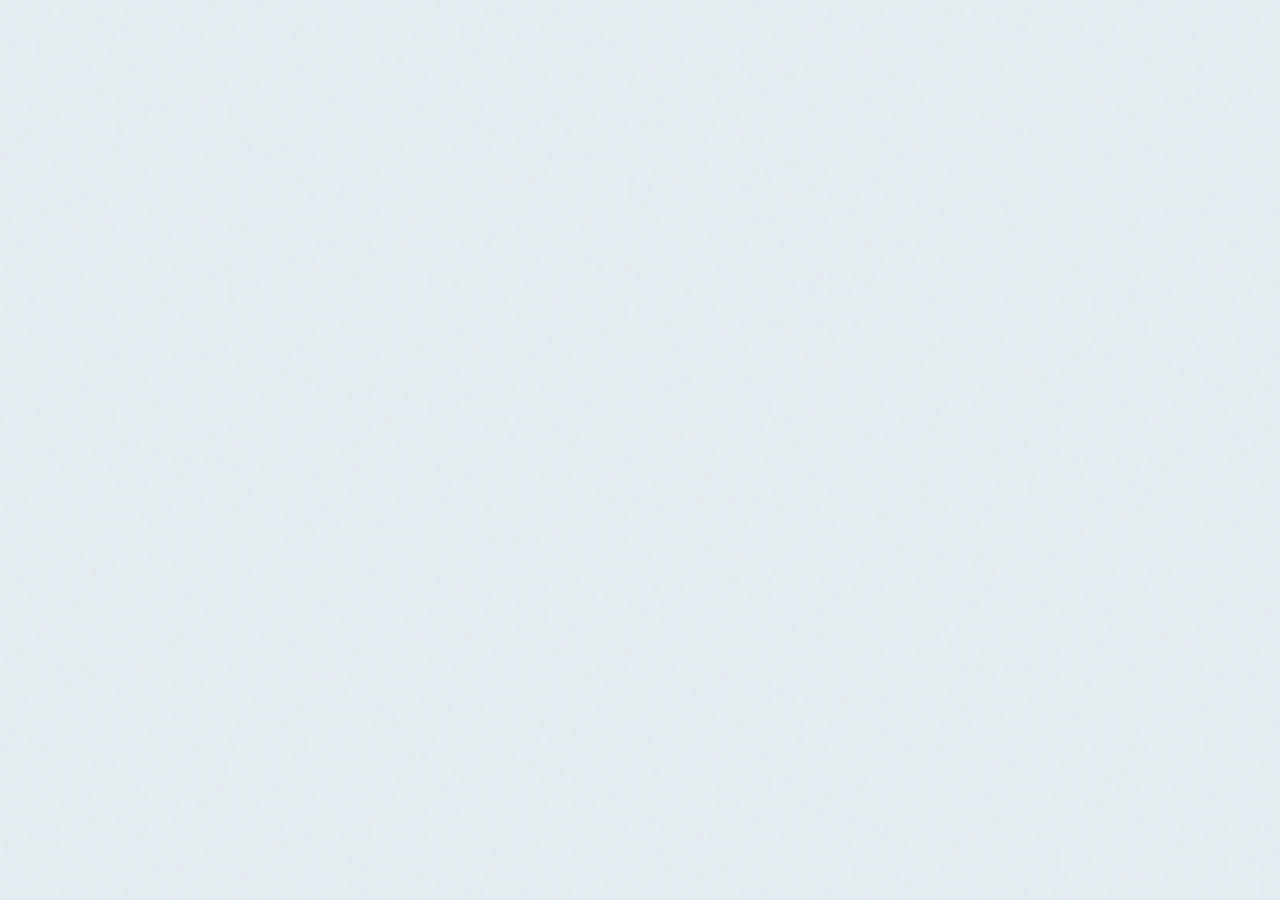
==== commit 8c9d0f48: "Add files via upload" ====
--- a/index.html
+++ b/index.html
@@ -1,3 +1,3 @@
-<!doctype html><html lang="zh-CN" translate="no"><head><meta charset="UTF-8"/><meta name="google" content="notranslate"/><meta name="viewport" content="width=device-width, initial-scale=1.0"/><meta name="theme-color" content="#f7f3eb"/><meta name="description" content="可自行填写的生日网站空白模板"/><title>生日网站 · 空白自助模板</title>  <script type="module" crossorigin src="./assets/index-CI2JG00_.js"></script>
-  <link rel="stylesheet" crossorigin href="./assets/index-CREYGCAp.css">
+<!doctype html><html lang="zh-CN" translate="no"><head><meta charset="UTF-8"/><meta name="google" content="notranslate"/><meta name="viewport" content="width=device-width, initial-scale=1.0"/><meta name="theme-color" content="#f7f3eb"/><meta name="description" content="一份专属的生日祝福"/><title>祝你生日快乐！</title>  <script type="module" crossorigin src="./assets/index-jpbFKa3H.js"></script>
+  <link rel="stylesheet" crossorigin href="./assets/index-BHlJ4-gI.css">
 </head><body><div id="root"></div></body></html>
--- a/assets/index-BHlJ4-gI.css
+++ b/assets/index-BHlJ4-gI.css
@@ -0,0 +1 @@
+@import"https://fonts.googleapis.com/css2?family=Cormorant+Garamond:ital,wght@0,400;0,500;0,600;1,400;1,500&family=Noto+Serif+SC:wght@400;500&display=swap";.passport-finale{--navy:#10385e;--blue:#315f89;--cream:#fbf4e2;--gold:#c79b4c;--red:#8c2639;min-height:100svh;position:relative;overflow:hidden;padding:24px clamp(18px,5vw,70px) 38px;background:radial-gradient(circle at 12% 12%,#fff9e5 0 4%,transparent 23%),radial-gradient(circle at 87% 82%,#8fb8d2 0 3%,transparent 26%),linear-gradient(135deg,#dfeaf0,#b8d3e1);color:var(--navy);font-family:"Noto Serif SC",Songti SC,serif}.finale-grain{position:absolute;top:0;right:0;bottom:0;left:0;pointer-events:none;opacity:.23;background-image:radial-gradient(#163e6318 1px,transparent 1px);background-size:12px 12px;-webkit-mask-image:linear-gradient(#000,transparent 95%);mask-image:linear-gradient(#000,transparent 95%)}.finale-back{position:relative;z-index:20;display:inline-flex;padding:9px 13px;border:1px solid #163e6333;background:#fff8e6b8;font:9px Courier New,monospace;letter-spacing:1px;box-shadow:3px 3px #315e8240}.finale-heading{position:relative;z-index:2;text-align:center;margin:0 auto}.finale-heading>span{display:inline-block;font:8px Courier New,monospace;letter-spacing:3px;color:#496b84}.finale-heading h1{font-family:Cormorant Garamond,"Noto Serif SC",serif;font-size:clamp(32px,4vw,56px);letter-spacing:3px;line-height:1.08;margin:10px 0 3px;text-shadow:0 2px #fff9e8}.finale-heading p{margin:0;color:#557186;font:9px Courier New,monospace;letter-spacing:2px}.interactive-map{position:relative;z-index:2;width:min(1120px,96vw);height:330px;margin:12px auto 0}.travel-line{position:absolute;inset:40px 0 auto;width:100%;height:245px;overflow:visible}.travel-line path{fill:none}.route-base{stroke:#fff7df;stroke-width:14;filter:drop-shadow(0 5px 5px #315f8933)}.route-ink{stroke:#426d8d;stroke-width:2.2;stroke-dasharray:7 8}.landmark{position:absolute;width:92px;min-height:112px;translate:-50% -50%;padding:0;background:transparent;text-align:center;color:var(--navy);transition:.35s;z-index:3}.landmark:hover{transform:translateY(-8px) scale(1.06)}.pin-roof{width:47px;height:47px;margin:auto;display:grid;place-items:center;background:linear-gradient(145deg,#f9f1d9,#d6b76d);clip-path:polygon(50% 0,100% 34%,89% 100%,11% 100%,0 34%);font-size:18px;filter:drop-shadow(3px 4px 0 #315f8945)}.landmark b{display:block;font-size:14px;font-weight:400;letter-spacing:2px;margin-top:5px}.landmark small{display:block;font:7px Courier New,monospace;letter-spacing:2px;color:#647d90}.landmark em{display:inline-block;margin-top:5px;padding:3px 6px;border:1px dashed #6b8496;font:6px Courier New,monospace;letter-spacing:1px;font-style:normal;background:#f9f2dfaa}.landmark.is-visited .pin-roof{background:linear-gradient(145deg,#914052,#641f31);color:#fff0c9}.landmark.is-visited:after{content:"✓";position:absolute;right:9px;top:-3px;width:22px;height:22px;display:grid;place-items:center;border-radius:50%;background:var(--gold);color:#fff;border:2px solid #fff5d9}.lm-0{left:5%;top:70%}.lm-1{left:17%;top:29%}.lm-2{left:30%;top:58%}.lm-3{left:43%;top:31%}.lm-4{left:55%;top:53%}.lm-5{left:68%;top:25%}.lm-6{left:82%;top:65%}.lm-7{left:96%;top:30%}.collection-status{position:relative;z-index:2;width:min(720px,90vw);margin:-12px auto 0;text-align:center}.collection-status>span{font-size:11px;color:#587287;letter-spacing:1px}.collection-status>div{height:5px;display:flex;gap:5px;margin-top:10px}.collection-status i{flex:1;border-radius:6px;background:#6787a330;transition:.35s}.collection-status i.done{background:linear-gradient(90deg,var(--gold),var(--red))}.flight-caption{text-align:center;font:9px Courier New,monospace;letter-spacing:2px}.flight-plane{position:absolute;z-index:9;offset-path:path("M50 205 C120 80 215 238 295 132 S450 216 530 130 S690 74 750 175 S875 250 955 114");offset-rotate:auto;left:0;top:0}.flight-plane span{font-size:32px;display:block;color:#173e68;filter:drop-shadow(2px 3px #fff1c9)}.flight-plane i{position:absolute;left:25px;top:22px;white-space:nowrap;font:7px Courier New,monospace;font-style:normal;background:#fff4d9;padding:4px}.flight-trail{position:absolute;height:4px;left:5%;bottom:62px;background:linear-gradient(90deg,#c99b4e,transparent);filter:blur(1px)}.issue-area{position:relative;z-index:2;margin:20px auto 0;text-align:center}.issue-area p{font:8px Courier New,monospace;letter-spacing:3px}.issue-area button{min-width:min(390px,90vw);padding:14px 25px;background:var(--navy);color:#fff8e8;box-shadow:6px 7px 0 var(--gold);letter-spacing:2px;transition:.25s}.issue-area button:hover{transform:translate(-3px,-3px);box-shadow:9px 10px 0 var(--gold)}.issue-area button span{display:block;margin-bottom:5px;color:#c7dae5;font:7px Courier New,monospace;letter-spacing:2px}.issue-area button b{margin-left:17px}.memory-overlay{position:fixed;top:0;right:0;bottom:0;left:0;z-index:100;display:grid;place-items:center;padding:25px;background:#0a2038b5;-webkit-backdrop-filter:blur(8px);backdrop-filter:blur(8px)}.memory-note{position:relative;width:min(880px,94vw);min-height:520px;padding:45px 45px 30px;background:#f6edcf;background-image:repeating-linear-gradient(transparent 0 35px,#58778d14 36px);box-shadow:0 30px 80px #06162688,12px 14px #c89749;color:var(--navy)}.memory-note:before{content:"";position:absolute;top:12px;right:12px;bottom:12px;left:12px;border:1px dashed #315f8955;pointer-events:none}.note-pin{position:absolute;top:-13px;left:50%;width:28px;height:28px;border-radius:50%;display:grid;place-items:center;background:#8e3b4b;color:#e7c36b;box-shadow:2px 6px 8px #173e6850}.note-close{position:absolute;right:20px;top:18px;width:34px;height:34px;border-radius:50%;background:var(--navy);color:#fff;font-size:20px;z-index:4}.note-meta{display:flex;align-items:center;gap:15px;border-bottom:1px dashed #315f8970;padding-bottom:13px;font:8px Courier New,monospace;letter-spacing:2px}.note-meta b{font-weight:400}.note-meta em{margin-left:auto;padding:7px 12px;border:2px solid #91405299;border-radius:50%;color:#914052;transform:rotate(-10deg);font-style:normal}.polaroid-stack{position:absolute;left:50px;top:115px;width:410px;height:300px}.polaroid{position:absolute;width:220px;margin:0;padding:10px 10px 28px;background:#fffdf5;box-shadow:0 12px 24px #173e6842}.polaroid img{width:100%;height:210px;object-fit:cover}.polaroid figcaption{padding:9px 0 0;text-align:center;font:7px Courier New,monospace;letter-spacing:2px}.photo-0{left:0;top:20px;transform:rotate(-8deg)}.photo-1{left:155px;top:0;transform:rotate(8deg)}.photo-2{left:92px;top:78px;transform:rotate(-1deg);z-index:2}.hand-message{margin:54px 10px 0 auto;width:330px;min-height:270px;padding:28px 22px;background:#fff8daaa;transform:rotate(1.5deg);box-shadow:4px 5px #315f8925}.hand-message small{font:7px Courier New,monospace;letter-spacing:2px}.hand-message h2{font:italic 35px Cormorant Garamond,"Noto Serif SC",serif;margin:15px 0 5px}.hand-message p{font-size:14px;line-height:2}.hand-message span{display:block;text-align:right;font:italic 19px Cormorant Garamond,serif}.keep-note{display:block;margin:28px 0 0 auto;padding:11px 18px;background:var(--navy);color:#fff2d8;box-shadow:4px 4px 0 var(--gold)}.passport-zone{position:relative;z-index:2;min-height:760px;margin-top:-10px}.passport-object{position:relative;width:min(850px,94vw);height:480px;margin:30px auto 0;perspective:1800px}.passport-inside{position:absolute;left:50%;top:20px;width:50%;height:405px;display:grid;grid-template-columns:1fr 1fr;background:#f5efd9;border:1px solid #8b7c5a;box-shadow:0 25px 50px #173e6850;transform-origin:left;transition:.9s;overflow:visible}.passport-object.is-open .passport-inside{left:8%;width:84%}.inside-left,.inside-right{position:relative;padding:28px 24px;background-image:radial-gradient(#173e680d 1px,transparent 1px);background-size:8px 8px;overflow:hidden}.inside-left{border-right:9px double #aa9872}.inside-left>span,.inside-right>span{font:9px Courier New,monospace;letter-spacing:2px}.inside-left>small{display:block;margin-top:5px;font:6px Courier New,monospace;letter-spacing:1px}.id-photo{width:150px;height:105px;margin:24px auto 20px;background:linear-gradient(145deg,#a9c5d5,#e7d7aa);border:7px solid #fff;display:flex;align-items:center;justify-content:center;gap:10px;box-shadow:0 7px 14px #173e6829}.id-photo b{font:38px Cormorant Garamond,serif}.id-photo i{font-style:normal;color:var(--red)}.inside-left dl{font:8px Courier New,monospace;text-align:left}.inside-left dt{color:#667e91;margin-top:8px}.inside-left dd{margin:3px 0;border-bottom:1px dotted #7890a5;padding-bottom:4px}.inside-right{text-align:center}.inside-right h2{font:italic 30px Cormorant Garamond,"Noto Serif SC",serif;margin:18px 0 8px}.inside-right>p{font-size:12px}.visa-grid{display:grid;grid-template-columns:repeat(4,1fr);gap:8px;margin-top:20px}.visa-grid i{aspect-ratio:1;border:1px solid #91405288;border-radius:50%;display:grid;place-items:center;color:#914052;font-size:8px;font-style:normal;transform:rotate(-7deg)}.visa-grid i:nth-child(2n){transform:rotate(8deg)}.visa-grid b{display:block;font-size:11px}.passport-cover{position:absolute;z-index:5;left:50%;top:20px;width:50%;height:405px;border-radius:5px 12px 12px 5px;background:linear-gradient(135deg,#78172d,#4b0d1e);color:#dfba59;box-shadow:0 25px 55px #35101c70,inset 7px 0 15px #30061388,inset 0 0 0 3px #e2c06716;transform-origin:left center;transform-style:preserve-3d;transition:transform 1.2s cubic-bezier(.2,.75,.18,1),box-shadow 1s}.passport-cover:after{content:"";position:absolute;top:0;right:0;bottom:0;left:0;border-radius:inherit;opacity:.2;background-image:radial-gradient(#f4cf6f 1px,transparent 1px);background-size:5px 5px}.passport-object.is-open .passport-cover{transform:rotateY(-168deg);box-shadow:0 10px 25px #35101c38;pointer-events:none}.cover-emblem{position:relative;width:120px;height:120px;margin:48px auto 16px;border:2px solid #dfba59;border-radius:50%;display:grid;place-items:center}.cover-emblem:before,.cover-emblem:after{content:"❧";position:absolute;font-size:48px;bottom:-18px}.cover-emblem:before{left:-5px;transform:rotate(35deg)}.cover-emblem:after{right:-5px;transform:scaleX(-1) rotate(35deg)}.cover-emblem span{font-size:33px}.cover-emblem i{position:absolute;top:47px;font-size:10px;letter-spacing:5px;font-style:normal}.cover-emblem b{position:absolute;bottom:16px;font-size:22px}.passport-cover h2{font-size:31px;font-weight:400;letter-spacing:9px;margin:0}.passport-cover p{font:16px Georgia,serif;letter-spacing:3px;margin:12px}.passport-cover small{display:block;font:italic 18px Cormorant Garamond,serif}.passport-cover em{position:absolute;bottom:28px;left:50%;translate:-50%;font-style:normal;font-size:32px}.open-hint,.drag-hint{text-align:center;font:8px Courier New,monospace;letter-spacing:2px;color:#57738a}.open-hint:before{content:"↖";margin-right:8px}.drag-hint span{font-size:22px;display:inline-block;animation:hint-up 1.3s ease-in-out infinite}@keyframes hint-up{50%{transform:translateY(-7px)}}.real-ticket{border:0;background:#f7f4e9;color:#162f45;box-shadow:0 12px 25px #173e6850;text-align:left}.ticket-pocket{position:absolute;z-index:10;left:50%;bottom:-58px;translate:-50%;width:620px;height:155px;display:grid;grid-template-columns:90px 155px 1fr 76px;padding:0;cursor:grab}.ticket-pocket:active{cursor:grabbing}.ticket-brand{display:flex;flex-direction:column;justify-content:center;align-items:center;background:#174c77;color:#fff}.ticket-brand b{font:30px Georgia,serif}.ticket-brand span{font:6px Courier New,monospace;letter-spacing:1px;text-align:center;line-height:1.6}.ticket-route{position:relative;padding:17px 15px;border-right:1px dashed #7890a5;display:grid;grid-template-columns:1fr 1fr}.ticket-route small{font:6px Courier New,monospace}.ticket-route b{font:27px Arial Narrow,sans-serif}.ticket-route em{font:6px Courier New,monospace;font-style:normal}.ticket-route i{position:absolute;left:50%;top:54%;translate:-50% -50%;font-style:normal}.ticket-details{padding:17px 14px;display:grid;grid-template-columns:repeat(3,1fr);gap:10px}.ticket-details span{font:700 8px Arial,sans-serif}.ticket-details small{display:block;color:#6d7d88;font:5px Courier New,monospace;margin-bottom:4px}.barcode{border-left:1px dashed #7890a5;display:grid;place-content:center;padding:9px}.barcode i{width:48px;height:88px;background:repeating-linear-gradient(90deg,#162f45 0 2px,transparent 2px 4px,#162f45 4px 5px,transparent 5px 8px)}.barcode small{font:5px Courier New,monospace;writing-mode:vertical-rl;margin-left:4px}.departure-card{width:min(960px,95vw);margin:30px auto 0;border:1px solid #d6b76766;background:linear-gradient(145deg,#092542,#123f66);box-shadow:0 28px 65px #0b294955;color:#fff4d5;overflow:hidden}.night-route{position:relative;height:330px;background:radial-gradient(circle at 50% 50%,#315f8955,transparent 60%),radial-gradient(#f2d37b 1px,transparent 1px);background-size:auto,35px 35px}.glow-path{position:absolute;left:7%;right:7%;top:49%;height:3px;background:linear-gradient(90deg,transparent,#e9c66b,#7cc7e9,#e9c66b,transparent);box-shadow:0 0 18px #e7c66d;transform:rotate(-4deg)}.night-route>b{position:absolute;font-size:38px;color:#f5cf6c;filter:drop-shadow(0 0 11px #f9dd83)}.night-route>i{position:absolute;translate:-50% -50%;font:8px Courier New,monospace;font-style:normal;color:#d8e9ef;text-align:center}.night-route>i span{display:grid;place-items:center;width:28px;height:28px;margin:auto;border-radius:50%;background:#8d3d4c;color:#fff1c8;border:2px solid #d9b968}.departure-message{text-align:center;padding:25px 20px 31px;background:#f7f0df;color:var(--navy)}.departure-message small{font:7px Courier New,monospace;letter-spacing:3px}.departure-message h2{font:italic 37px Cormorant Garamond,"Noto Serif SC",serif;margin:10px 0 3px}.departure-message p{font-size:12px}.departure-message button{padding:10px 14px;background:var(--navy);color:#fff0cf;box-shadow:4px 4px 0 var(--gold)}.passport-finale footer{position:relative;z-index:2;text-align:center;margin-top:32px;font:7px Courier New,monospace;letter-spacing:3px;color:#5a7487}@media(max-width:700px){.passport-finale{padding:15px 10px 32px}.finale-heading h1{font-size:29px;letter-spacing:1px}.interactive-map{height:520px;margin-top:0}.travel-line{display:none}.landmark{width:25%;min-height:100px;translate:0 0}.lm-0,.lm-1,.lm-2,.lm-3{top:30px}.lm-4,.lm-5,.lm-6,.lm-7{top:165px}.lm-0,.lm-4{left:0}.lm-1,.lm-5{left:25%}.lm-2,.lm-6{left:50%}.lm-3,.lm-7{left:75%}.interactive-map:after{content:"";position:absolute;left:9%;right:9%;top:115px;height:130px;border:2px dashed #4f7794;border-left:0;border-right:0}.collection-status{margin-top:-205px}.issue-area{margin-top:24px}.memory-note{min-height:680px;padding:39px 22px 24px}.note-meta{gap:7px}.polaroid-stack{position:relative;left:auto;top:auto;width:290px;height:265px;margin:30px auto 0}.polaroid{width:165px}.polaroid img{height:150px}.photo-1{left:125px}.photo-2{left:62px;top:68px}.hand-message{width:100%;margin:0;padding:20px;min-height:190px}.keep-note{margin-top:15px}.passport-zone{min-height:820px}.passport-object{height:625px}.passport-cover{left:10%;width:80%;height:410px}.passport-inside{left:10%;width:80%;height:560px;grid-template-columns:1fr}.passport-object.is-open .passport-inside{left:4%;width:92%}.inside-left{border-right:0;border-bottom:9px double #aa9872;padding:18px}.inside-right{padding:18px}.id-photo{width:110px;height:70px;margin:12px auto}.inside-left dl{display:grid;grid-template-columns:1fr 1fr;gap:4px}.visa-grid{margin-top:8px}.ticket-pocket{width:330px;height:190px;bottom:-70px;grid-template-columns:60px 105px 1fr}.ticket-brand b{font-size:21px}.ticket-details{grid-template-columns:repeat(2,1fr);padding:10px 8px}.barcode{display:none}.passport-cover h2{font-size:26px}.departure-card{margin-top:20px}.night-route{height:330px}.night-route>i{font-size:6px}.night-route>i span{width:22px;height:22px}.departure-message h2{font-size:29px}.flight-plane,.flight-trail{display:none}}@media(prefers-reduced-motion:reduce){.passport-cover,.drag-hint span{animation:none!important;transition:none!important}}.interactive-map{width:min(1120px,90vw);height:500px;margin-top:8px}.landmark{width:132px;height:150px;min-height:0;padding:13px 10px 11px;background:linear-gradient(150deg,#fffaf0,#ece3cb);border:1px solid #6f8ba05c;box-shadow:7px 9px #315f892d;clip-path:polygon(14% 0,86% 0,100% 12%,100% 100%,0 100%,0 12%)}.landmark:before{content:"";position:absolute;left:50%;top:7px;translate:-50%;width:7px;height:7px;border:2px solid #6a8294;border-radius:50%;background:#d7e4e8}.landmark:hover{transform:translateY(-9px) scale(1.045);box-shadow:10px 14px #315f8939}.pin-roof{width:53px;height:53px;margin:9px auto 7px;border-radius:50%;clip-path:none;background:var(--navy);color:#f8edce;border:5px double #d5b668;font:18px Cormorant Garamond,serif}.landmark b{font-size:16px;letter-spacing:3px}.landmark small{min-height:22px;margin-top:3px;font:6px/1.6 Courier New,monospace;letter-spacing:1px}.landmark em{margin-top:4px}.landmark.is-visited{background:linear-gradient(150deg,#f8eed5,#d8e7e8);border-color:#8d3d4c88}.landmark.is-visited:after{right:10px;top:11px;width:24px;height:24px}.polaroid-stack{outline:0;cursor:zoom-in}.gallery-hint{position:absolute;z-index:7;left:50%;bottom:-25px;translate:-50%;white-space:nowrap;padding:6px 9px;background:var(--navy);color:#fff3d4;font:6px Courier New,monospace;letter-spacing:1px;box-shadow:3px 3px 0 var(--gold)}.polaroid-stack .polaroid{left:92px;top:45px;transition:transform .65s cubic-bezier(.2,.8,.2,1),left .65s,top .65s,filter .4s}.polaroid-stack .photo-0{transform:rotate(-3deg) translate(-14px,7px)}.polaroid-stack .photo-1{transform:rotate(3deg) translate(14px,-3px)}.polaroid-stack .photo-2{transform:rotate(0);z-index:2}.polaroid-stack:hover .photo-0,.polaroid-stack:focus .photo-0{left:0;top:20px;transform:rotate(-9deg) translateY(-8px)}.polaroid-stack:hover .photo-1,.polaroid-stack:focus .photo-1{left:175px;top:0;transform:rotate(9deg) translateY(-11px)}.polaroid-stack:hover .photo-2,.polaroid-stack:focus .photo-2{left:92px;top:78px;transform:rotate(-1deg) translateY(-5px)}.polaroid-stack:hover .polaroid,.polaroid-stack:focus .polaroid{filter:drop-shadow(0 15px 13px #173e6830)}@media(max-width:700px){.interactive-map{height:520px}.landmark{width:23%;height:126px;padding:8px 4px}.pin-roof{width:39px;height:39px;margin:8px auto 4px}.landmark b{font-size:13px}.landmark small{font-size:5px}.lm-0,.lm-1,.lm-2,.lm-3{top:30px}.lm-4,.lm-5,.lm-6,.lm-7{top:176px}.lm-0,.lm-4{left:1%}.lm-1,.lm-5{left:26%}.lm-2,.lm-6{left:51%}.lm-3,.lm-7{left:76%}.polaroid-stack .polaroid{left:62px;top:45px}.polaroid-stack:hover .photo-0,.polaroid-stack:focus .photo-0{left:0}.polaroid-stack:hover .photo-1,.polaroid-stack:focus .photo-1{left:125px}.polaroid-stack:hover .photo-2,.polaroid-stack:focus .photo-2{left:62px}}@media(min-width:701px){.memory-note{width:min(1040px,96vw);min-height:610px;transition:min-height .55s}.polaroid-stack{width:420px;height:350px;transition:width .65s,height .65s;z-index:3}.polaroid-stack:hover,.polaroid-stack:focus{width:calc(100% - 100px);height:455px;z-index:12;cursor:zoom-out}.polaroid-stack:hover .polaroid,.polaroid-stack:focus .polaroid{width:300px;padding:12px 12px 32px;filter:drop-shadow(0 20px 18px #173e6840)}.polaroid-stack:hover .polaroid img,.polaroid-stack:focus .polaroid img{height:345px}.polaroid-stack:hover .photo-0,.polaroid-stack:focus .photo-0{left:0;top:42px;transform:rotate(-7deg) translateY(-8px)}.polaroid-stack:hover .photo-1,.polaroid-stack:focus .photo-1{left:calc(50% - 150px);top:4px;transform:rotate(2deg) translateY(-11px)}.polaroid-stack:hover .photo-2,.polaroid-stack:focus .photo-2{left:calc(100% - 300px);top:48px;transform:rotate(7deg) translateY(-5px)}.memory-note:has(.polaroid-stack:hover) .hand-message,.memory-note:has(.polaroid-stack:focus) .hand-message{opacity:.08;transform:translate(55px) rotate(4deg);transition:opacity .35s,transform .5s}.polaroid-stack:hover .gallery-hint,.polaroid-stack:focus .gallery-hint{opacity:0}}.passport-finale.finale-map,.passport-finale.finale-flight,.passport-finale.finale-ready{background:radial-gradient(circle at 12% 12%,#fff9e5 0 4%,transparent 23%),radial-gradient(circle at 87% 82%,#8fb8d2 0 3%,transparent 26%),linear-gradient(135deg,#dfeaf0,#b8d3e1)}.interactive-map{height:500px;margin-top:8px}.travel-line{inset:34px 0 auto;height:420px}.landmark{width:184px;height:154px;min-height:0;padding:43px 24px 24px;border:0;clip-path:none;box-shadow:none;background-color:transparent!important;background-repeat:no-repeat!important;background-position:center!important;background-size:contain!important;filter:drop-shadow(5px 8px 5px #173e6825);color:var(--navy);transition:transform .35s ease,filter .35s ease}.landmark:nth-of-type(4n+1){background-image:url(../images/city-note-1.png)!important}.landmark:nth-of-type(4n+2){background-image:url(../images/city-note-2.png)!important}.landmark:nth-of-type(4n+3){background-image:url(../images/city-note-3.png)!important}.landmark:nth-of-type(4n+4){background-image:url(../images/city-note-4.png)!important}.landmark:before{display:none}.landmark:hover{transform:translateY(-8px) scale(1.045);filter:drop-shadow(8px 14px 8px #173e6833)}.pin-roof{display:none}.landmark b{display:block;margin:0;font-size:17px;font-weight:500;letter-spacing:3px;color:var(--navy);text-shadow:0 1px #fff}.landmark small{display:block;min-height:20px;margin-top:5px;font:7px/1.5 Courier New,monospace;letter-spacing:1.4px;color:#496b84}.landmark em{display:inline-block;margin-top:5px;padding:3px 7px;border:1px dashed #496b84;background:#f8f0dccc;font:6px Courier New,monospace;letter-spacing:1px;box-shadow:2px 2px #c79b4c;font-style:normal}.landmark.is-visited em{background:#914052;color:#fff0d1;border-color:#d8ba72;transform:rotate(-5deg)}.landmark.is-visited:after{right:18px;top:17px;width:23px;height:23px;background:#c79b4c;border:2px solid #fff5d9}.lm-0{left:7%;top:76%}.lm-1{left:19%;top:25%}.lm-2{left:32%;top:67%}.lm-3{left:44%;top:23%}.lm-4{left:57%;top:65%}.lm-5{left:69%;top:21%}.lm-6{left:81%;top:66%}.lm-7{left:93%;top:22%}@media(max-width:900px){.interactive-map{height:590px}.travel-line{display:none}.landmark{width:23%;height:145px;translate:0 0;padding:42px 10px 18px}.lm-0,.lm-1,.lm-2,.lm-3{top:32px}.lm-4,.lm-5,.lm-6,.lm-7{top:215px}.lm-0,.lm-4{left:1%}.lm-1,.lm-5{left:26%}.lm-2,.lm-6{left:51%}.lm-3,.lm-7{left:76%}.collection-status{margin-top:-175px}}@media(max-width:600px){.interactive-map{height:790px}.landmark{width:47%;height:145px;padding:42px 12px 18px}.lm-0,.lm-1{top:25px}.lm-2,.lm-3{top:190px}.lm-4,.lm-5{top:355px}.lm-6,.lm-7{top:520px}.lm-0,.lm-2,.lm-4,.lm-6{left:1%}.lm-1,.lm-3,.lm-5,.lm-7{left:52%}.collection-status{margin-top:-95px}}.passport-object{width:min(760px,94vw);height:535px}.passport-inside{height:450px}.passport-cover{top:8px;left:50%;width:318px;height:454px;padding:34px 28px 26px;border-radius:7px 18px 18px 7px;background:linear-gradient(135deg,#0a1f42,#07162f 65%,#0c254b);color:#dfc06b;box-shadow:0 28px 55px #06152b70,inset 8px 0 15px #020b1888,inset 0 0 0 2px #edcf7424;display:flex;flex-direction:column;align-items:center}.passport-cover:after{opacity:.12;background-image:radial-gradient(#f3d47b 1px,transparent 1px);background-size:5px 5px}.passport-cover h2{position:relative;z-index:1;margin:0;font:600 31px Georgia,serif;letter-spacing:5px}.passport-eagle{position:relative;z-index:1;width:178px;height:190px;margin:30px auto 13px;color:#dfc06b;filter:drop-shadow(0 1px 0 #6c5521)}.passport-cover p{position:relative;z-index:1;margin:7px 0 0;font:italic 21px Georgia,serif;letter-spacing:1.8px}.passport-cover small{position:relative;z-index:1;margin-top:9px;font:italic 14px Cormorant Garamond,serif;letter-spacing:1px}.passport-cover .biometric-mark{position:absolute;z-index:1;bottom:25px;left:50%;translate:-50%;width:39px;height:28px;border:3px solid currentColor;border-radius:2px;font-size:0}.biometric-mark i{position:absolute;left:50%;top:-3px;width:3px;height:28px;background:currentColor;translate:-50%}.biometric-mark b{position:absolute;left:50%;top:50%;width:13px;height:13px;border:2px solid currentColor;border-radius:50%;translate:-50% -50%;background:#0a1f42}.passport-object.is-open .passport-cover{transform:rotateY(-168deg)}@media(max-width:700px){.passport-object{height:630px}.passport-cover{left:50%;translate:-50%;width:min(318px,84vw);height:454px}.passport-object.is-open .passport-cover{translate:0;left:50%;transform:rotateY(-168deg)}.passport-inside{height:560px}}.polaroid.portrait{width:220px}.polaroid.portrait img{height:270px;object-fit:cover}.polaroid.landscape{width:275px}.polaroid.landscape img{height:185px;object-fit:cover}@media(min-width:701px){.polaroid-stack:hover .polaroid.portrait,.polaroid-stack:focus .polaroid.portrait{width:255px}.polaroid-stack:hover .polaroid.portrait img,.polaroid-stack:focus .polaroid.portrait img{height:345px}.polaroid-stack:hover .polaroid.landscape,.polaroid-stack:focus .polaroid.landscape{width:350px}.polaroid-stack:hover .polaroid.landscape img,.polaroid-stack:focus .polaroid.landscape img{height:238px}.polaroid-stack:hover .photo-0,.polaroid-stack:focus .photo-0{left:0;right:auto;top:58px;transform:rotate(-7deg) translateY(-8px)}.polaroid-stack:hover .photo-1,.polaroid-stack:focus .photo-1{left:50%;right:auto;top:4px;transform:translate(-50%) rotate(2deg) translateY(-11px)}.polaroid-stack:hover .photo-2,.polaroid-stack:focus .photo-2{left:auto;right:0;top:64px;transform:rotate(7deg) translateY(-5px)}}@media(max-width:700px){.polaroid.portrait{width:150px}.polaroid.portrait img{height:185px}.polaroid.landscape{width:205px}.polaroid.landscape img{height:135px}}.interactive-map.dynamic-map{display:grid;align-content:start;justify-items:center;gap:24px 12px;width:min(1120px,96vw);height:auto;min-height:210px;padding:42px 18px 28px}.interactive-map.dynamic-map .travel-line,.interactive-map.dynamic-map .flight-plane,.interactive-map.dynamic-map .flight-trail{display:none}.interactive-map.dynamic-map .landmark{position:relative;left:auto;top:auto;translate:none;width:min(100%,165px);height:150px;min-height:0}.interactive-map.dynamic-map+.collection-status{margin:0 auto}@media(max-width:700px){.interactive-map.dynamic-map{gap:15px 8px;width:96vw;min-height:170px;padding:25px 5px}.interactive-map.dynamic-map .landmark{left:auto;top:auto;width:min(100%,155px);height:135px}.interactive-map.dynamic-map .landmark:only-of-type{grid-column:span 2}.interactive-map.dynamic-map+.collection-status{margin:0 auto}}.interactive-map.dynamic-map{width:min(var(--map-width),96vw);grid-auto-rows:220px;gap:10px 0;padding:18px 18px 30px;overflow:visible}.interactive-map.dynamic-map .travel-line{display:block;position:absolute;top:0;right:0;bottom:0;left:0;width:100%;height:100%;z-index:0;pointer-events:none;overflow:visible}.interactive-map.dynamic-map .landmark{z-index:2;align-self:start;margin-top:var(--stagger);max-width:170px;width:100%;box-shadow:7px 9px #315f892d}.interactive-map.dynamic-map .route-plane{position:absolute;left:0;top:0;z-index:4;font-size:30px;color:#173e68;pointer-events:none;filter:drop-shadow(2px 2px 0 #fff7df);offset-rotate:auto}.interactive-map.dynamic-map:after{display:none}.polaroid .photo-viewport{width:100%;height:210px;overflow:hidden;background:#e5ebed}.polaroid .photo-viewport img{display:block;width:100%;height:100%;object-fit:cover}.polaroid.portrait .photo-viewport{height:270px}.polaroid.landscape .photo-viewport{height:185px}@media(min-width:701px){.polaroid-stack:hover .polaroid.portrait .photo-viewport,.polaroid-stack:focus .polaroid.portrait .photo-viewport{height:345px}.polaroid-stack:hover .polaroid.landscape .photo-viewport,.polaroid-stack:focus .polaroid.landscape .photo-viewport{height:238px}}@media(max-width:700px){.interactive-map.dynamic-map{width:min(var(--map-width),96vw);grid-auto-rows:195px;gap:6px 0;padding:10px 5px 26px;height:auto}.interactive-map.dynamic-map .landmark{width:min(100%,155px);height:135px;margin-top:calc(var(--stagger)*.7);justify-self:center}.polaroid.portrait .photo-viewport{height:185px}.polaroid.landscape .photo-viewport{height:135px}}.play-chapter{min-height:calc(100svh - 66px);padding:72px 5vw 80px;position:relative;overflow:hidden;color:#173e68;background:radial-gradient(circle at 12% 15%,#fff9e7 0 7%,transparent 27%),linear-gradient(130deg,#e6eef0,#bfd8e7)}.play-chapter:before{content:"";position:absolute;top:0;right:0;bottom:0;left:0;pointer-events:none;opacity:.13;background-image:radial-gradient(#173e68 1px,transparent 1px);background-size:13px 13px;-webkit-mask-image:linear-gradient(#000,transparent 42%);mask-image:linear-gradient(#000,transparent 42%)}.play-title{position:relative;z-index:2;text-align:center;margin:0 auto 36px}.play-title>span{font:8px Courier New,monospace;letter-spacing:4px}.play-title h1{font:400 clamp(28px,4vw,48px)/1.2 var(--serif);letter-spacing:4px;margin:12px 0 9px}.play-title p{font-size:11px;letter-spacing:1.5px;color:#617d93;margin:0}.play-next{min-height:47px;padding:11px 20px;background:#173e68;color:#fff8e8;border:1px solid #173e68;box-shadow:5px 6px #c89d55;font:10px Courier New,monospace;letter-spacing:1.5px}.play-next b{font-size:18px;margin-left:20px}.play-next:disabled{opacity:.35;box-shadow:none}.gacha-chapter{background:linear-gradient(145deg,#dfe9ed,#b5d1e4)}.gacha-layout{position:relative;z-index:1;display:grid;grid-template-columns:minmax(360px,520px) minmax(310px,470px);justify-content:center;gap:55px;align-items:center}.gacha-machine{width:390px;margin:auto;position:relative;filter:drop-shadow(0 25px 20px #143a6730)}.gacha-dome{height:305px;width:305px;margin:auto;border-radius:48% 48% 43% 43%;position:relative;z-index:2;overflow:hidden;border:5px solid #8eb0d0;background:linear-gradient(120deg,#fff8 0 9%,transparent 24%),linear-gradient(#81afe06b,#c6e1ed3d 68%,#345f96aa);box-shadow:inset 15px 10px 25px #fff8,inset -16px -12px 30px #204e8e55}.gacha-dome:after{content:"";position:absolute;inset:auto 13px 0;height:72px;border-radius:50%;background:#234f85}.dome-shine{position:absolute;width:65px;height:210px;left:37px;top:26px;border-radius:50%;transform:rotate(24deg);background:linear-gradient(90deg,#fff8,transparent);z-index:4}.mini-capsule{position:absolute;width:72px;height:72px;border-radius:50%;z-index:3;border:3px solid #fff8;box-shadow:inset -8px -8px 14px #15365f3d,2px 4px 7px #12335e66;transition:.35s}.mini-capsule:after{content:"";position:absolute;left:-2px;right:-2px;top:32px;border-top:4px solid #f5f2df;box-shadow:0 2px #19395d55}.mini-capsule b{position:absolute;z-index:1;top:9px;right:9px;bottom:34px;left:9px;display:grid;place-items:center;border-radius:50%;background:#fff3;color:#fff;font-size:19px}.mini-capsule.red{background:linear-gradient(#db4b58 0,#db4b58 52%,#f5f0e4 52%)}.mini-capsule.yellow{background:linear-gradient(#efc73a 0,#efc73a 52%,#f5f0e4 52%)}.mini-capsule.purple{background:linear-gradient(#8a58c8 0,#8a58c8 52%,#f5f0e4 52%)}.mini-capsule.blue{background:linear-gradient(#3279b9 0,#3279b9 52%,#f5f0e4 52%)}.mini-capsule.pink{background:linear-gradient(#e86d9a 0,#e86d9a 52%,#f5f0e4 52%)}.mini-capsule.green{background:linear-gradient(#55a978 0,#55a978 52%,#f5f0e4 52%)}.cap-0{left:36px;bottom:22px;rotate:-18deg}.cap-1{left:103px;bottom:14px;rotate:9deg}.cap-2{left:173px;bottom:29px;rotate:-5deg}.cap-3{left:64px;bottom:78px;rotate:12deg}.cap-4{left:138px;bottom:83px;rotate:-15deg}.cap-5{left:205px;bottom:78px;rotate:16deg}.mini-capsule.gone{opacity:.12;transform:translateY(40px) scale(.6)}.machine-body{height:225px;margin-top:-8px;border:5px solid #7da5cd;border-radius:12px 12px 3px 3px;position:relative;background:linear-gradient(135deg,#477db8,#2f64a5 65%,#467cb8);box-shadow:inset 8px 8px 12px #8ab1dc55,inset -7px -7px 14px #123b7444}.machine-lines{position:absolute;left:27px;top:30px;display:flex;gap:7px}.machine-lines i{width:5px;height:65px;border-radius:9px;background:#173c70;box-shadow:inset 1px 0 #bdd3e7,1px 0 #87abd1}.gacha-knob{position:absolute;left:93px;top:42px;width:92px;height:92px;border-radius:50%;background:radial-gradient(circle,#bfd0df 0,#bfd0df 8%,#365170 10%,#365170 35%,#9db8cf 37%,#9db8cf 43%,#213f65 46%,#213f65);color:#fff;box-shadow:4px 6px #17385f}.gacha-knob span{display:block;font:700 31px Georgia}.gacha-knob small{position:absolute;top:100px;left:10px;white-space:nowrap;font:7px Courier New,monospace;letter-spacing:1px}.is-spinning .gacha-knob span{animation:knob-turn .35s linear infinite}.is-spinning .gacha-dome{animation:machine-shake .18s linear infinite alternate}.coin-slot{position:absolute;left:205px;top:28px;width:53px;text-align:center;color:#d8e4ec}.coin-slot i{display:block;width:17px;height:53px;border:5px solid #173b70;border-radius:5px;background:#aec4d7;margin:auto;box-shadow:inset 0 0 0 3px #477aaa}.coin-slot span{font:6px Courier New,monospace;letter-spacing:1px}.capsule-door{position:absolute;right:24px;bottom:0;width:96px;height:120px;border-radius:50px 50px 5px 5px;background:#102b50;border:7px solid #779fc6;overflow:hidden;box-shadow:inset 0 0 25px #0009}.falling-capsule{position:absolute;width:54px;height:54px;left:14px;top:20px;border-radius:50%;background:linear-gradient(#ebc74d 0,#ebc74d 49%,#f5efe2 50%);border:2px solid #fff9}.machine-foot{height:52px;margin:-3px -18px 0;padding:15px 27px;background:linear-gradient(#477cb8,#2e5f9b);border:5px solid #7198c0;border-radius:3px;color:#eaf3f8;font:700 13px Courier New,monospace;letter-spacing:3px;box-shadow:0 8px #224d83}.machine-foot span{float:right;font-size:7px;font-weight:400;margin-top:4px}.capsule-shelf{min-height:535px;padding:24px;background:#f8f2df;border:1px solid #7793a9;box-shadow:10px 12px #315f8930;position:relative}.shelf-head{display:flex;justify-content:space-between;border-bottom:1px dashed #587893;padding-bottom:14px;font:8px Courier New,monospace;letter-spacing:2px}.shelf-head b{color:#994556}.shelf-slots{display:grid;grid-template-columns:repeat(3,1fr);gap:9px;margin:19px 0}.shelf-slots button{height:86px;background:#e3e9e7;border:1px dashed #8197a7;display:flex;flex-direction:column;align-items:center;justify-content:center;color:#8292a0}.shelf-slots button.filled{background:#fffaf0;border-style:solid}.shelf-slots button>i{width:39px;height:39px;border-radius:50%;display:grid;place-items:center;color:#fff;font-style:normal;font:700 11px Courier New,monospace;box-shadow:inset -4px -4px #173e6844}.shelf-slots i.red{background:#d95562}.shelf-slots i.yellow{background:#d4a928}.shelf-slots i.purple{background:#8055b5}.shelf-slots i.blue{background:#3978b0}.shelf-slots i.pink{background:#d7608d}.shelf-slots i.green{background:#4e9b70}.shelf-slots small{font:6px Courier New,monospace;margin-top:7px}.capsule-reveal{display:grid;grid-template-columns:minmax(145px,46%) 1fr;gap:16px;min-height:205px;padding:13px;background:#fffdf6;outline:1px solid #8095a455;box-shadow:5px 6px #d0a45b}.capsule-reveal img{width:100%;height:180px;object-fit:contain;background:#e5ebed}.capsule-reveal small{font:7px Courier New,monospace;letter-spacing:2px;color:#8e5060}.capsule-reveal h2{font:400 19px var(--serif);margin:10px 0 7px}.capsule-reveal p{font-size:10px;line-height:1.75;margin:0}.capsule-empty{height:205px;display:grid;place-content:center;text-align:center;color:#8395a4}.capsule-empty b{font:41px Georgia}.capsule-empty p{font-size:10px}.capsule-shelf>.play-next{display:block;margin:21px auto 0}@keyframes knob-turn{to{transform:rotate(360deg)}}@keyframes machine-shake{to{transform:translate(3px) rotate(.3deg)}}.workshop-chapter{background:radial-gradient(circle at 88% 20%,#fff6da 0 7%,transparent 27%),linear-gradient(125deg,#e7e5d8,#c8dce6)}.workshop-layout{position:relative;z-index:1;display:grid;grid-template-columns:minmax(340px,1fr) minmax(420px,620px);gap:42px;max-width:1100px;margin:auto;align-items:stretch}.workbench{min-height:560px;position:relative;display:grid;place-content:center;background:linear-gradient(90deg,#a9815d11 1px,transparent 1px),linear-gradient(#a9815d11 1px,transparent 1px),#f5edda;background-size:32px 32px;border:13px solid #8a6447;box-shadow:inset 0 0 0 2px #dfbd90,11px 14px #315f8928;text-align:center}.bench-note{position:absolute;left:22px;top:22px;transform:rotate(-7deg);padding:13px;background:#fff4b7;box-shadow:3px 4px #b89154;font:7px Courier New,monospace;letter-spacing:1px}.bench-note b{font:italic 17px var(--serif)}.gift-preview,.final-made-gift{width:280px;height:220px;margin:auto;position:relative;border-radius:5px;box-shadow:0 24px 34px #56392233,8px 9px #b7894e;transition:.35s;background:#e9e3d3}.gift-lid{position:absolute;left:-10px;right:-10px;top:-16px;height:35px;background:inherit;border:1px solid #173e6822;box-shadow:0 4px #173e681c}.paper-cream{background-color:#eee2c7;background-image:radial-gradient(#a7987445 1px,transparent 1px);background-size:8px 8px}.paper-blue{background-color:#7599b9;background-image:linear-gradient(45deg,#fff1 25%,transparent 25% 75%,#fff1 75%);background-size:14px 14px}.paper-wine{background-color:#87384c;background-image:radial-gradient(#e8c67488 1px,transparent 1px);background-size:7px 7px}.paper-blank{background:#e3dfd4}.ribbon-v,.ribbon-h{position:absolute;display:block;background:#d3af59;box-shadow:inset 0 0 0 1px #fff4}.ribbon-v{left:calc(50% - 19px);top:-16px;width:38px;height:calc(100% + 16px)}.ribbon-h{top:calc(50% - 18px);left:0;width:100%;height:36px}.ribbon-navy .ribbon-v,.ribbon-navy .ribbon-h{background:#173e68}.ribbon-rose .ribbon-v,.ribbon-rose .ribbon-h{background:#d28a9a}.ribbon-blank .ribbon-v,.ribbon-blank .ribbon-h{opacity:.17}.chosen-sticker{position:absolute;z-index:3;left:50%;top:50%;translate:-50% -50%;width:72px;height:72px;border-radius:50%;display:grid;place-items:center;background:#f7efd9;color:#8c4050;border:4px double #c69c53;font:700 30px Georgia}.chosen-sticker.stamp{font:700 14px Courier New,monospace;letter-spacing:1px}.gift-preview em{position:absolute;right:13px;bottom:12px;font:italic 14px var(--serif);color:#173e68;background:#fff9dfcc;padding:4px 7px;transform:rotate(-4deg)}.workbench>p{font-size:10px;letter-spacing:1px;color:#6b7f8e;margin-top:35px}.material-board{padding:22px 27px;background:#fbf6e9;border:1px solid #8299aa;box-shadow:10px 12px #315f8929}.material-group{border-bottom:1px dashed #7890a4;padding:0 0 19px;margin-bottom:20px}.material-group header{display:flex;align-items:center;gap:12px;margin-bottom:13px}.material-group header span{font:8px Courier New,monospace;color:#9a5660}.material-group header h2{font:400 17px var(--serif);margin:0}.material-group header b{margin-left:auto;color:#8f3e51}.material-group>div{display:grid;grid-template-columns:repeat(3,1fr);gap:9px}.material-group button{min-height:70px;padding:8px;background:#eee8da;border:2px solid transparent;font-size:9px;color:#264c6c}.material-group button.selected{border-color:#173e68;box-shadow:3px 4px #c39950}.material-group button:before{content:"";display:block;width:28px;height:28px;margin:0 auto 7px;border-radius:50%;background:#e8ddc4;border:1px solid #fff;box-shadow:0 0 0 1px #667f91}.material-group .swatch-blue:before{background:#7599b9}.material-group .swatch-wine:before{background:#87384c}.material-group .swatch-gold:before{background:#d3af59}.material-group .swatch-navy:before{background:#173e68}.material-group .swatch-rose:before{background:#d28a9a}.material-group button i{display:block;font-style:normal;font-size:22px;height:28px}.material-group button:has(i):before{display:none}.finish-gift{display:block;width:100%}.sky-chapter{color:#eff7ff;background:radial-gradient(circle at 50% 48%,#234e80,#08152c 72%)}.sky-chapter:before{opacity:.65;background-image:radial-gradient(#dfefff 1px,transparent 1px);background-size:23px 23px;-webkit-mask-image:none;mask-image:none}.sky-chapter .play-title p{color:#9ebad2}.wish-sky{width:min(850px,94vw);height:590px;margin:auto;position:relative;border:1px solid #9dc5e344;box-shadow:inset 0 0 80px #071225,0 25px 60px #02071266;background:radial-gradient(circle at 50% 50%,#17385e99,transparent 58%);overflow:hidden}.sky-dust{position:absolute;top:0;right:0;bottom:0;left:0;background-image:radial-gradient(circle at 15% 20%,#fff 0 1px,transparent 2px),radial-gradient(circle at 75% 31%,#fff 0 1px,transparent 2px),radial-gradient(circle at 32% 80%,#b9dcff 0 1px,transparent 2px),radial-gradient(circle at 91% 73%,#fff3b7 0 1px,transparent 2px);background-size:81px 83px,117px 105px,91px 126px,133px 78px;opacity:.55}.wish-sky svg{position:absolute;top:0;right:0;bottom:0;left:0;width:100%;height:100%;overflow:visible}.wish-sky polyline{fill:none;stroke:#ffe99a;stroke-width:.75;stroke-linecap:round;stroke-linejoin:round;filter:drop-shadow(0 0 3px #ffe17e);transition:.4s}.wish-sky>button{position:absolute;translate:-50% -50%;width:45px;height:45px;border-radius:50%;background:transparent;color:#718da8;z-index:2}.wish-sky>button i{font-style:normal;font-size:16px}.wish-sky>button span{position:absolute;top:32px;left:50%;translate:-50%;font:6px Courier New,monospace;opacity:.55}.wish-sky>button.lit{color:#fff1a9;text-shadow:0 0 9px #fff,0 0 22px #ffdf69}.wish-sky>button.next-star{color:#fff;animation:next-star 1.15s ease-in-out infinite}.sky-message{position:absolute;left:50%;top:45%;translate:-50% -50%;width:320px;text-align:center;z-index:1}.sky-message small{font:7px Courier New,monospace;letter-spacing:3px;color:#8ba9c5}.sky-message h2{font:italic 26px/1.55 var(--serif);font-weight:400;margin:15px 0 7px;color:#fff4ca;text-shadow:0 0 22px #ffe69a66}.sky-message p{font-size:10px;color:#a7bdd0}.sky-message .play-next{margin-top:17px;background:#fff0b8;color:#173e68;border-color:#fff0b8}.wrong-star{animation:wrong-star .25s linear 2}.sky-complete .wish-sky{box-shadow:inset 0 0 100px #1e5794aa,0 0 55px #8cc8ff38}.sky-complete .sky-dust{opacity:1}@keyframes next-star{50%{transform:scale(1.5);text-shadow:0 0 18px #fff}}@keyframes wrong-star{50%{transform:translate(5px)}}.letter-gift-chapter{text-align:center;background:radial-gradient(circle at 18% 15%,#fff6db 0 7%,transparent 27%),linear-gradient(125deg,#e5eae4,#c2d8e8)}.final-made-gift{display:block;border:0;color:#173e68;margin:90px auto 60px;transform:rotate(-2deg);overflow:visible}.final-made-gift:hover{transform:rotate(1deg) translateY(-8px)}.final-made-gift>span{position:absolute;right:13px;bottom:12px;padding:5px 8px;background:#fff9e5;font:italic 17px var(--serif);transform:rotate(-5deg)}.final-made-gift>small{position:absolute;left:50%;top:calc(100% + 28px);translate:-50%;white-space:nowrap;font:9px Courier New,monospace;letter-spacing:2px}.final-letter{width:min(720px,94vw);margin:auto}.final-letter article{position:relative;text-align:left;padding:60px 64px 48px;background:#fffaf0;box-shadow:12px 15px #c3995266,0 24px 55px #173e6820;border-top:6px solid #173e68;background-image:repeating-linear-gradient(transparent 0 38px,#8ba0ae19 39px)}.final-letter h2{font:italic 30px var(--serif);margin:0 0 31px}.final-letter p{font-size:14px;line-height:2.1;margin:0 0 20px}.final-letter strong{display:block;font:italic 22px var(--serif);color:#8e4052;margin-top:32px}.final-letter footer{display:flex;justify-content:space-between;margin-top:38px;border-top:1px dashed #71899b;padding-top:18px}.final-letter footer em{font:italic 20px var(--serif)}.final-letter footer small{font:8px Courier New,monospace;letter-spacing:1px}.letter-stamp{position:absolute;right:30px;top:27px;width:72px;height:72px;border-radius:50%;border:2px solid #98516488;color:#985164aa;display:grid;place-content:center;text-align:center;font:10px Courier New,monospace;transform:rotate(10deg)}.letter-stamp small{font-size:5px}.final-letter>.play-next{margin-top:34px}@media(max-width:820px){.gacha-layout,.workshop-layout{grid-template-columns:1fr}.gacha-machine{transform:scale(.86);margin:-30px auto}.capsule-shelf{max-width:520px;margin:auto}.workbench{min-height:470px}.material-board{max-width:620px;margin:auto}.wish-sky{height:570px}.sky-message{width:270px}}@media(max-width:520px){.play-chapter{padding:58px 14px 76px}.play-title{margin-bottom:25px}.play-title h1{font-size:27px;letter-spacing:1px}.play-title p{font-size:10px;line-height:1.7}.gacha-layout{gap:16px}.gacha-machine{width:390px;left:50%;margin-left:-195px;transform:scale(.75);margin-top:-60px;margin-bottom:-60px}.capsule-shelf{padding:17px}.shelf-slots button{height:77px}.capsule-reveal{grid-template-columns:1fr;min-height:0}.capsule-reveal img{height:240px}.capsule-reveal h2{font-size:20px}.capsule-reveal p{font-size:11px}.workshop-layout{grid-template-columns:1fr}.workbench{min-height:390px;border-width:8px}.gift-preview{width:230px;height:185px}.material-board{padding:18px 14px}.material-group>div{gap:5px}.material-group button{font-size:8px;padding:5px}.wish-sky{height:530px}.wish-sky>button{width:36px;height:36px}.wish-sky>button span{display:none}.sky-message{width:230px}.sky-message h2{font-size:21px}.final-letter article{padding:50px 23px 35px}.final-letter p{font-size:13px}.letter-stamp{right:17px;top:17px;width:58px;height:58px}}.capsule-photo-frame{width:100%;height:180px;overflow:hidden;background:#e5ebed}.capsule-photo-frame img,.capsule-reveal .capsule-photo-frame img{display:block;width:100%;height:100%;object-fit:cover}.capsule-photo-frame.portrait img{object-fit:cover}.capsule-photo-frame.portrait{width:72%;height:220px;margin:auto}@media(max-width:700px){.capsule-photo-frame{height:240px}}.lucky-chapter{background:radial-gradient(circle at 14% 18%,#fff0cf 0 8%,transparent 30%),linear-gradient(135deg,#eadfc7,#c5d8df)}.lucky-layout{position:relative;z-index:1;display:grid;grid-template-columns:minmax(330px,470px) minmax(350px,520px);gap:55px;align-items:center;justify-content:center;max-width:1080px;margin:auto}.fortune-desk{min-height:540px;display:flex;flex-direction:column;align-items:center;justify-content:flex-end;padding:30px;background:linear-gradient(#fff8e600,#fff8e6aa),repeating-linear-gradient(90deg,#9d745b18 0 1px,transparent 1px 38px);border-bottom:18px solid #825b43;position:relative}.stick-bundle{width:250px;height:300px;position:relative;display:flex;align-items:flex-end;justify-content:center}.stick-bundle i{position:absolute;bottom:-9px;width:34px;height:var(--h);transform:rotate(var(--r));transform-origin:bottom;background:#e8c480;border:2px solid #b9874c;border-radius:14px 14px 2px 2px;box-shadow:3px 2px 6px #72513b55}.stick-bundle i b{writing-mode:vertical-rl;margin:20px auto;font:400 15px var(--serif);letter-spacing:3px;color:#814653}.fortune-pot{width:230px;height:210px;margin-top:-70px;position:relative;z-index:2;display:grid;place-content:center;text-align:center;color:#f6e6bd;background:radial-gradient(circle at 35% 20%,#c55e55,#7e2638 60%,#541927);border-radius:28px 28px 75px 75px;box-shadow:inset 10px 8px #fff2,inset -12px -10px #32101b55,0 18px 24px #60412f55;border:5px solid #d7ad67}.fortune-pot span{font:700 62px Georgia}.fortune-pot small{font:7px Courier New,monospace;letter-spacing:2px}.fortune-shake{margin-top:24px;padding:13px 25px;background:#173e68;color:#fff6df;border:1px solid #173e68;box-shadow:5px 5px #c89d55;font:9px Courier New,monospace;letter-spacing:2px}.fortune-desk.shaking .stick-bundle{animation:machine-shake .12s linear infinite alternate}.fortune-result{min-height:540px;padding:25px;background:#faf5e8;border:1px solid #8094a3;box-shadow:11px 13px #315f8929}.fortune-result>header{display:flex;justify-content:space-between;padding-bottom:13px;border-bottom:1px dashed #71899a;font:8px Courier New,monospace;letter-spacing:2px}.fortune-card{min-height:300px;margin:22px auto 18px;padding:32px 30px;position:relative;text-align:center;background:#fffdf6;border:1px solid #d1b779;box-shadow:6px 7px #c29850}.fortune-card>i{display:grid;place-items:center;width:58px;height:58px;margin:auto;border-radius:50%;background:#173e68;color:#fff1c6;font: 27px Georgia}.fortune-card small{display:block;margin-top:17px;font:7px Courier New,monospace;letter-spacing:2px}.fortune-card h2{font:400 clamp(25px,4vw,45px) var(--serif);margin:9px 0;color:#8a3e4d}.fortune-card p{font-size:13px;line-height:1.9;margin:0 auto;max-width:320px}.fortune-card em{display:block;margin-top:24px;font:8px Courier New,monospace;letter-spacing:2px}.fortune-placeholder{height:300px;display:grid;place-items:center;color:#8494a0;font-size:11px}.fortune-collection{display:grid;grid-template-columns:repeat(5,1fr);gap:7px}.fortune-collection button{height:67px;background:#e5e7e2;border:1px dashed #8a9aa5;color:#83919a}.fortune-collection button.saved{background:#fffaf0;border-style:solid}.fortune-collection i{display:block;font-style:normal;font-size:17px}.fortune-collection span{font-size:9px}.fortune-result>.play-next{display:block;margin:20px auto 0}.balloon-chapter{background:linear-gradient(#b9d8ea 0,#b9d8ea 58%,#e9e2cf 58%)}.balloon-layout{position:relative;z-index:1;display:grid;grid-template-columns:minmax(420px,1fr) minmax(330px,460px);gap:40px;max-width:1100px;margin:auto}.wish-field{height:570px;position:relative;overflow:hidden;background:linear-gradient(#8fc2df,#d8e9ed 72%);border:8px solid #f3eddf;box-shadow:10px 12px #315f8930}.cloud{position:absolute;width:160px;height:45px;border-radius:50%;background:#fff8;filter:blur(1px)}.cloud:before,.cloud:after{content:"";position:absolute;border-radius:50%;background:inherit}.cloud:before{width:68px;height:68px;left:30px;bottom:0}.cloud:after{width:90px;height:78px;right:18px;bottom:0}.cloud-a{left:-30px;top:70px}.cloud-b{right:-20px;top:200px;transform:scale(.75)}.wish-balloon{position:absolute;left:50%;top:46%;translate:-50% -50%;width:190px;height:220px;border-radius:50% 50% 46% 46%;display:grid;place-content:center;text-align:center;color:#fff8e5;background:radial-gradient(circle at 34% 24%,#fff8,#d76979 32%,#a43e55 80%);filter:drop-shadow(0 15px 14px #315f8955);transition:.4s}.wish-balloon.heart{clip-path:polygon(50% 96%,8% 47%,5% 25%,17% 8%,37% 5%,50% 20%,63% 5%,83% 8%,95% 25%,92% 47%)}.wish-balloon.star{clip-path:polygon(50% 0,61% 34%,98% 35%,68% 56%,80% 94%,50% 72%,20% 94%,32% 56%,2% 35%,39% 34%)}.wish-balloon.long{width:140px;height:250px;border-radius:55%}.wish-balloon>span{font:35px Georgia;opacity:.65}.wish-balloon p{width:125px;margin:8px auto;font-size:12px;line-height:1.6}.wish-balloon>i{position:absolute;top:98%;left:50%;width:1px;height:180px;background:#6d7180}.wish-balloon.fly-away{animation:balloon-fly 1.25s ease-in forwards}.wish-stars{position:absolute;left:18px;right:18px;top:18px;display:flex;flex-wrap:wrap;gap:8px}.wish-stars button{width:45px;height:45px;background:transparent;color:#fff5b7;text-shadow:0 0 10px #fff}.wish-stars button i{font-style:normal;font-size:22px}.wish-stars button span{display:none}.sky-counter{position:absolute;right:16px;bottom:12px;font:7px Courier New,monospace;letter-spacing:2px;color:#365f7d}.wish-control{padding:27px;background:#fbf5e7;border:1px solid #7890a1;box-shadow:10px 12px #315f8929}.wish-control label{display:block;margin:0 0 12px;font:8px Courier New,monospace;letter-spacing:2px}.balloon-options{display:grid;grid-template-columns:repeat(4,1fr);gap:7px;margin-bottom:26px}.balloon-options button{min-height:85px;background:#e7e9e4;border:2px solid transparent;color:#284e6d}.balloon-options button.selected{border-color:#173e68;box-shadow:3px 3px #c79a51}.balloon-options i{display:block;font: 29px Georgia;color:#bf5268}.balloon-options span{font-size:8px}.wish-control textarea{width:100%;height:145px;resize:none;padding:17px;border:1px solid #91a2ad;background:#fffdf7;color:#173e68;font:14px/1.8 var(--sans)}.wish-control>small{display:block;text-align:right;margin:6px 0 18px;font:7px Courier New,monospace}.release-wish,.print-photo{width:100%;min-height:48px;background:#9a4052;color:#fff7e9;border:0;box-shadow:5px 6px #c69a51;font:9px Courier New,monospace;letter-spacing:1px}.release-wish:disabled,.print-photo:disabled{opacity:.35;box-shadow:none}.wish-control .play-next{width:100%;margin-top:20px}@keyframes balloon-fly{to{transform:translateY(-560px) rotate(12deg) scale(.55);opacity:.15}}.coupon-chapter{background:linear-gradient(130deg,#e3e9e6,#c4d8e3)}.coupon-layout{position:relative;z-index:1;display:grid;grid-template-columns:minmax(330px,430px) minmax(430px,620px);gap:55px;align-items:center;justify-content:center;max-width:1120px;margin:auto}.coupon-machine{height:520px;position:relative;border:9px solid #244e78;border-radius:35px 35px 12px 12px;background:linear-gradient(145deg,#477cae,#234d7d);box-shadow:inset 10px 10px #fff2,inset -12px -12px #112e5544,12px 16px #315f8930}.coupon-window{width:260px;height:245px;margin:48px auto 0;display:grid;place-content:center;text-align:center;border:12px solid #8dafcb;border-radius:18px;background:#102946;color:#f8dd89;box-shadow:inset 0 0 35px #0008}.coupon-window span{font:700 82px Georgia}.coupon-window small{font:8px Courier New,monospace;letter-spacing:3px}.coupon-window>i{position:absolute;margin-top:160px;width:250px;overflow:hidden;white-space:nowrap;font-style:normal;animation:ticket-roll .25s linear infinite}.coupon-lever{position:absolute;right:-58px;top:110px;width:65px;height:230px;background:transparent}.coupon-lever i{position:absolute;left:28px;top:26px;width:13px;height:160px;border-radius:8px;background:#17304d;transform-origin:bottom;box-shadow:inset 4px 0 #8aa8bd}.coupon-lever i:before{content:"";position:absolute;left:-14px;top:-26px;width:42px;height:42px;border-radius:50%;background:#a94354;border:5px solid #d7ac66}.coupon-lever span{position:absolute;right:-20px;bottom:0;white-space:nowrap;font:7px Courier New,monospace;letter-spacing:1px;color:#173e68}.coupon-machine.pulling .coupon-lever i{transform:rotate(150deg);transition:.4s}.ticket-slot{position:absolute;left:73px;right:73px;bottom:35px;height:54px;padding-top:17px;text-align:center;color:#a6bac9;background:#122e51;border:7px solid #789ebd;font:7px Courier New,monospace;letter-spacing:2px}.coupon-counter{min-height:520px;padding:26px;background:#faf5e9;border:1px solid #8095a4;box-shadow:11px 13px #315f8929}.coupon-counter>header{display:flex;justify-content:space-between;padding-bottom:14px;border-bottom:1px dashed #71899a;font:8px Courier New,monospace;letter-spacing:2px}.birthday-ticket{display:grid;grid-template-columns:1fr 105px;min-height:195px;margin:24px 0 16px;position:relative;background:#fff8dc;border:2px solid #a44b5c;box-shadow:6px 7px #c69a51}.birthday-ticket>div{padding:21px}.birthday-ticket small{font:7px Courier New,monospace;letter-spacing:1px}.birthday-ticket>div>i{display:block;margin-top:12px;font-style:normal;font-size:27px;color:#a33f55}.birthday-ticket h2{font:400 25px var(--serif);margin:4px 0 8px}.birthday-ticket p{font-size:11px;line-height:1.7;margin:0}.birthday-ticket>aside{display:grid;place-content:center;text-align:center;border-left:2px dashed #a44b5c}.birthday-ticket>aside b{font:45px Georgia;color:#a33f55}.birthday-ticket>aside span{font:7px Courier New,monospace}.birthday-ticket>em{position:absolute;right:115px;bottom:12px;padding:5px 8px;border:2px solid #a33f55;color:#a33f55;font:8px Courier New,monospace;transform:rotate(-8deg)}.ticket-empty{height:195px;margin:24px 0 16px;display:grid;place-items:center;text-align:center;color:#8294a0;font-size:11px}.stamp-coupon{display:block;margin:0 auto 16px;padding:10px 21px;border:2px solid #9d4053;background:transparent;color:#9d4053;font:9px Courier New,monospace;letter-spacing:1px}.coupon-book{display:grid;grid-template-columns:repeat(3,1fr);gap:7px}.coupon-book button{height:60px;padding:6px;background:#e5e8e4;border:1px dashed #81939f;color:#87949c;font-size:7px}.coupon-book button.saved{background:#fffaf0;border-style:solid;color:#173e68}.coupon-book i{display:block;font-style:normal;font-size:16px}.coupon-counter>.play-next{display:block;margin:20px auto 0}@keyframes ticket-roll{to{transform:translate(-35px)}}.booth-chapter{background:linear-gradient(135deg,#dfe8e8,#eadfc9)}.booth-layout{position:relative;z-index:1;display:grid;grid-template-columns:minmax(370px,520px) minmax(420px,570px);gap:45px;max-width:1120px;margin:auto}.polaroid-stage{min-height:620px;display:grid;place-content:center;position:relative;background:linear-gradient(90deg,#173e6810 1px,transparent 1px),linear-gradient(#173e6810 1px,transparent 1px),#b6cfda;background-size:28px 28px;border:10px solid #f7f1e3;box-shadow:10px 12px #315f8930}.birthday-polaroid{width:350px;padding:17px 17px 28px;background:#fffdf4;box-shadow:0 24px 35px #173e6840;transform:rotate(-2deg)}.booth-photo{height:390px;position:relative;overflow:hidden;background:#fff;touch-action:none}.booth-photo>img{width:100%;height:100%;object-fit:contain}.booth-photo>b{position:absolute;right:13px;bottom:10px;font:700 72px Georgia;color:#fff9;text-shadow:2px 3px #9d4053;pointer-events:none}.photo-sticker{position:absolute;z-index:2;width:88px;height:78px;padding:0;border:0;background-color:transparent;background-image:url(../images/photo-booth/birthday-stickers.png);background-repeat:no-repeat;background-size:400% 300%;background-position:var(--sx) var(--sy);filter:drop-shadow(2px 3px 1px #0003);cursor:grab;touch-action:none}.photo-sticker:active{cursor:grabbing}.birthday-polaroid footer{padding-top:18px;text-align:center}.birthday-polaroid footer strong{display:block;font:italic 22px var(--serif);color:#984355}.birthday-polaroid footer span{font:7px Courier New,monospace;letter-spacing:2px}.print-note{position:absolute;bottom:20px;left:50%;translate:-50%;padding:8px 13px;background:#fff5bd;box-shadow:3px 4px #bd9250;font-size:9px}.booth-controls{padding:27px;background:#fbf6e9;border:1px solid #8095a4;box-shadow:10px 12px #315f8929}.booth-controls section{padding-bottom:22px;margin-bottom:22px;border-bottom:1px dashed #71899a}.booth-controls label{display:block;margin-bottom:13px;font:8px Courier New,monospace;letter-spacing:2px}.drag-tip{margin:-3px 0 14px;font-size:10px;line-height:1.7;color:#667f91}.photo-strip{display:grid;grid-template-columns:repeat(3,1fr);gap:8px}.photo-strip button{height:155px;padding:6px;background:#e5e8e4;border:2px solid transparent;color:#173e68}.photo-strip button.selected{border-color:#173e68;box-shadow:3px 4px #c69a51}.photo-strip img{width:100%;height:113px;object-fit:contain;background:#d7dfdf}.photo-strip span{display:block;margin-top:6px;font-size:8px}.sticker-tray{display:grid;grid-template-columns:repeat(4,1fr);gap:7px}.sticker-tray button{min-height:100px;padding:6px 4px;background:#e7e9e4;border:2px solid transparent;color:#173e68}.sticker-tray button.selected{border-color:#9b4153;box-shadow:3px 4px #c69a51}.sticker-tray i{display:block;width:62px;height:57px;margin:0 auto 4px;background-image:url(../images/photo-booth/birthday-stickers.png);background-repeat:no-repeat;background-size:400% 300%;background-position:var(--sx) var(--sy)}.sticker-tray span{display:block;font-size:7px;line-height:1.25}.booth-controls>.play-next{width:100%;margin-top:20px}@media(max-width:900px){.lucky-layout,.balloon-layout,.coupon-layout,.booth-layout{grid-template-columns:1fr}.fortune-desk,.wish-field,.coupon-machine,.polaroid-stage{max-width:560px;width:100%;margin:auto}.fortune-result,.wish-control,.coupon-counter,.booth-controls{max-width:620px;width:100%;margin:auto}.coupon-machine{width:min(430px,88vw)}}.coupon-book{max-height:190px;overflow:auto}.coupon-book button{height:auto;min-height:60px;overflow-wrap:anywhere}.coupon-next-hint{text-align:center;color:#315d79;font-size:11px}@media(max-width:520px){.fortune-desk{min-height:430px}.stick-bundle{transform:scale(.82);margin-bottom:-30px}.fortune-result{padding:17px}.fortune-card{padding:25px 18px}.fortune-card h2{font-size:37px}.balloon-layout{gap:18px}.wish-field{height:480px}.wish-balloon{transform:scale(.82)}.wish-control{padding:19px 15px}.balloon-options{grid-template-columns:repeat(2,1fr)}.coupon-layout{gap:30px}.coupon-machine{height:470px;transform:scale(.85);margin-top:-35px;margin-bottom:-35px}.coupon-counter{padding:17px}.birthday-ticket{grid-template-columns:1fr 80px}.birthday-ticket>div{padding:15px}.birthday-ticket h2{font-size:21px}.birthday-ticket>em{right:88px}.coupon-book{grid-template-columns:repeat(2,1fr)}.polaroid-stage{min-height:500px}.birthday-polaroid{width:285px}.booth-photo{height:325px}.booth-controls{padding:18px 14px}.photo-strip button{height:125px}.photo-strip img{height:88px}.sticker-tray{grid-template-columns:repeat(2,1fr)}}.photo-sticker.active{outline:2px dashed #f3c55e;outline-offset:3px}.sticker-size-panel>div{display:grid;grid-template-columns:36px 1fr 36px 48px;align-items:center;gap:8px}.sticker-size-panel button{height:36px;border:1px solid #173e68;background:#fffaf0;color:#173e68;font-size:20px}.sticker-size-panel input{width:100%;accent-color:#9b4153}.sticker-size-panel output{text-align:center;font:9px Courier New,monospace;color:#9b4153}.booth-photo.landscape>img{object-fit:contain}.booth-photo.portrait>img{object-fit:cover}.printed .photo-sticker.active{outline:none}.studio-loading{min-height:100vh;display:grid;place-items:center;background:#e5eef3;color:#204b73;font-size:18px}.storefront,.studio-shell{font-family:system-ui,-apple-system,Microsoft YaHei,sans-serif;color:#173e68;background:#e9f2f5}.storefront header{height:76px;padding:0 max(5%,calc((100vw - 1200px)/2));display:flex;align-items:center;justify-content:space-between;background:#f8f4e9;border-bottom:1px solid #c7d7df}.storefront header strong{font-size:15px;letter-spacing:2px}.storefront nav{display:flex;gap:24px;font-size:14px}.storefront main{max-width:1200px;margin:auto;padding:0 28px}.store-hero{min-height:680px;display:grid;grid-template-columns:1.1fr .9fr;align-items:center;gap:8%;padding:75px 0}.store-hero>div:first-child>small,.storefront section>small{font-size:12px;letter-spacing:3px;color:#8c6b4a}.store-hero h1{font-family:"Noto Serif SC",serif;font-size:clamp(42px,5vw,76px);letter-spacing:1px;line-height:1.38;margin:20px 0 24px}.store-hero h1 em{font-weight:400;color:#a25d66}.store-hero p{font-size:16px;line-height:2;max-width:550px;color:#527087}.store-actions{display:flex;align-items:center;gap:26px;margin:32px 0 20px}.store-actions .buy,.demo-link{display:inline-block;background:#173e68;color:#fff;padding:16px 25px;box-shadow:5px 5px #d3a857;font-weight:600}.store-actions .unavailable{background:#8ba1ad;cursor:default}.store-note,.fine-print{color:#738a98;font-size:12px!important}.store-card{height:460px;background:#faf4e6;border:12px solid #fffdf7;box-shadow:18px 22px #d2a75c,0 20px 60px #19436122;transform:rotate(3deg);display:flex;align-items:center;justify-content:center;flex-direction:column;text-align:center;gap:20px}.store-card>span,.store-card>small{font:11px Courier New,monospace;letter-spacing:3px}.store-card>div{font:bold clamp(66px,7vw,110px) Georgia,serif;line-height:.93;color:#173e68}.store-card i{font-size:.65em;font-weight:400;color:#9a5165}.store-card>b{font-size:16px;font-weight:500}.storefront section{padding:70px 0 110px}.storefront section h2{font-size:34px;margin:15px 0 34px}.how-grid{display:grid;grid-template-columns:repeat(3,1fr);gap:18px;margin-bottom:35px}.how-grid article{background:#fffdf7;border:1px solid #d4dfdf;padding:28px}.how-grid b{font:30px Georgia;color:#b98b50}.how-grid h3{font-size:19px}.how-grid p{color:#587388;font-size:14px;line-height:1.9}.storefront footer{text-align:center;padding:25px;color:#66849a;border-top:1px solid #c7d7df;font-size:12px}.studio-shell{height:100vh;overflow:hidden}.studio-top{height:70px;background:#143c65;color:#fff;display:flex;align-items:center;gap:25px;padding:0 22px}.studio-top>a{font-size:18px;font-weight:700;letter-spacing:1px}.studio-top>span{flex:1;text-align:center;font-size:12px;color:#bdd0da}.studio-top button,.studio-end button{background:#d8ad63;color:#173e68;padding:12px 20px;font-weight:700;border-radius:2px}.studio-top button:disabled,.studio-end button:disabled{opacity:.6;cursor:wait}.studio-grid{height:calc(100vh - 70px);display:grid;grid-template-columns:minmax(320px,420px) 1fr}.studio-form{overflow:auto;background:#f7f4eb;border-right:1px solid #c9d8db;padding:26px}.studio-intro small{font:11px Courier New,monospace;letter-spacing:2px;color:#a07849}.studio-intro h1{font-family:"Noto Serif SC",serif;font-size:31px;line-height:1.4;letter-spacing:0;margin:14px 0}.studio-intro h1 i{color:#a56370;font-weight:400}.studio-intro p{font-size:13px;line-height:1.8;margin:8px 0;color:#607789}.studio-intro output{display:block;min-height:20px;font-size:12px;color:#4c806e;margin-bottom:18px}.studio-form details{background:#fffdf8;border:1px solid #cbd8dc;margin:0 0 10px}.studio-form summary{cursor:pointer;padding:16px 18px;font-weight:700;font-size:14px;list-style:none}.studio-form summary:after{content:"＋";float:right;color:#9f6d48}.studio-form details[open] summary:after{content:"−"}.field-stack{padding:4px 17px 20px;display:grid;gap:14px}.edit-field,.upload-field{display:grid;gap:6px;font-size:12px;color:#4d6d80}.edit-field input,.edit-field textarea{width:100%;font:14px system-ui,Microsoft YaHei,sans-serif;border:1px solid #b7c9d1;background:#fff;padding:10px 11px;border-radius:3px;color:#173e68;line-height:1.6}.edit-field textarea{resize:vertical;min-height:78px}.edit-field input:focus,.edit-field textarea:focus{outline:2px solid #86acbd}.field-row{display:grid;grid-template-columns:1fr 1fr;gap:10px}.upload-field{border:1px dashed #9db5c1;background:#f3f8f8;padding:12px;cursor:pointer}.upload-field input{position:absolute;width:1px;height:1px;opacity:0}.upload-field b{font-size:13px;color:#205982}.upload-field img{width:100%;max-height:130px;object-fit:contain;background:#fff}.chapter-toggle{display:flex;align-items:center;gap:12px;padding:7px 0;font-size:14px}.chapter-toggle input{width:17px;height:17px;accent-color:#245b83}.edit-card{border-top:1px solid #dce4e5;padding-top:13px;display:grid;gap:10px}.edit-card>b{color:#a57348;font-size:12px}.field-stack>h3{margin:12px 0 0;font-size:16px}.studio-end{padding:25px 5px}.studio-end p{font-size:12px;color:#607789}.studio-end button{width:100%}.studio-preview{display:flex;flex-direction:column;min-width:0;background:#dce9ed;padding:15px}.preview-bar{height:42px;display:flex;align-items:center;gap:16px;color:#466b83}.preview-bar span{font:10px Courier New,monospace;letter-spacing:1px}.preview-bar strong{flex:1;font-size:14px}.preview-bar a{font-size:12px;text-decoration:underline}.studio-preview iframe{width:100%;flex:1;border:1px solid #b8cbd2;background:#fff;box-shadow:0 12px 35px #173e6820}.studio-reset{display:block;border:0;background:none;color:#617f92;text-decoration:underline;font-size:12px;cursor:pointer;padding:0 0 12px}.travel-photo-edit{display:grid;gap:7px}.travel-photo-edit>label{display:flex;align-items:center;justify-content:space-between;font-size:12px;color:#4d6d80}.travel-photo-edit select{padding:6px 9px;color:#173e68;background:#fff;border:1px solid #b7c9d1;border-radius:3px}.edit-card-head{display:flex;align-items:center;justify-content:space-between}.edit-card-head b{color:#a57348;font-size:12px}.edit-card-head button{border:0;background:none;color:#9b5664;font-size:12px;text-decoration:underline;cursor:pointer}.add-travel-stop{padding:13px;border:1px dashed #6e95ab;background:#ecf5f6;color:#1e587b;font-weight:700;cursor:pointer}.empty-travel-tip{font-size:12px;color:#718795;line-height:1.7;margin:0}.coupon-setting-help{margin:0;color:#718795;font-size:12px;line-height:1.6}.edit-field select{width:100%;font:14px system-ui,Microsoft YaHei,sans-serif;border:1px solid #b7c9d1;background:#fff;padding:10px 11px;border-radius:3px;color:#173e68;line-height:1.6}.edit-field select:focus{outline:2px solid #86acbd}@media(max-width:800px){.store-hero{grid-template-columns:1fr;gap:45px}.store-card{height:340px}.how-grid{grid-template-columns:1fr}.studio-top>span{display:none}.studio-top{justify-content:space-between}.studio-grid{grid-template-columns:1fr;grid-template-rows:55vh 45vh}.studio-form{padding:16px}.studio-preview{padding:8px}.preview-bar{height:30px}}.cover-position-controls{display:grid;gap:9px;padding:12px;background:#edf4f6;border:1px solid #bfd2dc;color:#355b73;font-size:12px}.cover-position-controls p{margin:0;line-height:1.6}.cover-position-controls label{display:grid;grid-template-columns:30px 1fr 44px;align-items:center;gap:8px}.cover-position-controls input{width:100%;accent-color:#315d87}.cover-position-controls b{text-align:right;font-weight:500}.cover-position-controls button{justify-self:start;padding:6px 10px;background:#fff;border:1px solid #9fb9c8;color:#315d87;font-size:11px}.studio-top .review-trigger{background:transparent;color:#f5deb5;border:1px solid #d8ad63;padding:10px 13px;white-space:nowrap}.review-panel{margin:0 0 16px;border:1px solid #afc5ce;background:#fffdf8;scroll-margin-top:12px}.review-summary{width:100%;display:grid;grid-template-columns:1fr auto auto;align-items:center;gap:10px;padding:14px 16px;background:#e8f2f4;color:#173e68;text-align:left;cursor:pointer}.review-summary span{font-weight:700;font-size:14px}.review-summary strong{font-size:12px;color:#9a5660}.review-summary b{font-size:11px;font-weight:400}.review-list{max-height:265px;overflow:auto;padding:8px 12px 13px;display:grid;gap:5px}.review-list button{display:flex;justify-content:space-between;gap:9px;text-align:left;background:#fff7eb;color:#385d76;border:1px solid #eadccb;padding:9px 11px;font-size:12px;cursor:pointer}.review-list button:hover,.review-list button:focus-visible{border-color:#a76572;background:#fdf0e4}.review-list button span{color:#a76572;white-space:nowrap}.review-list p{font-size:12px;line-height:1.7;color:#4c806e;margin:6px}.review-list .review-download-anyway{justify-content:center;margin-top:8px;background:#e7eef0;border-color:#9bb4c2;color:#315d79;font-weight:700}.photo-adjuster{display:grid;gap:9px;padding:11px;background:#eef5f5;border:1px solid #bcd0d8;color:#355b73}.photo-adjust-heading{display:flex;align-items:center;justify-content:space-between;gap:10px;font-size:12px}.photo-adjust-heading button{padding:4px 8px;border:1px solid #9fb9c8;background:#fff;color:#315d87;font-size:11px;cursor:pointer}.photo-adjust-preview{width:100%;height:150px;margin:auto;overflow:hidden;background:#dbe6e7;touch-action:none;cursor:grab;-webkit-user-select:none;user-select:none}.photo-adjust-preview:active{cursor:grabbing}.photo-adjust-preview.portrait{width:min(100%,180px);height:180px}.photo-adjust-preview img{display:block;width:100%;height:100%;object-fit:cover;pointer-events:none;-webkit-user-select:none;user-select:none}.photo-adjust-controls{display:grid;gap:8px}.photo-adjust-controls label{display:grid;grid-template-columns:65px 1fr 45px;align-items:center;gap:7px;font-size:11px}.photo-adjust-controls input{width:100%;accent-color:#315d87}.photo-adjust-controls b{text-align:right;font-weight:500}.photo-adjust-controls select{grid-column:2/4;padding:6px;background:#fff;border:1px solid #b7c9d1;color:#173e68}@media(max-width:800px){.studio-top .review-trigger{font-size:11px;padding:8px}.review-summary{grid-template-columns:1fr auto}.review-summary b{display:none}}.hat-position-controls .hat-visible{display:flex;align-items:center;gap:9px;font-size:13px;font-weight:700;cursor:pointer}.hat-position-controls .hat-visible input{width:17px;height:17px;accent-color:#315d87}.chapter-help{margin:0 0 4px;color:#5b778b;font-size:12px;line-height:1.7}.preview-bar .preview-open{padding:0;border:0;background:none;color:#466b83;text-decoration:underline;font-size:12px;cursor:pointer}:root{font-family:"Noto Serif SC",Songti SC,SimSun,serif;color:#403831;background:#f7f3eb;font-synthesis:none;--wine:#783742;--muted:#8d8176;--line:#ded5c7;--serif:"Cormorant Garamond",Georgia,serif}*{box-sizing:border-box}html{scroll-behavior:smooth;scroll-padding-top:90px}body{margin:0}body:before{content:"";position:fixed;top:0;right:0;bottom:0;left:0;pointer-events:none;z-index:10;opacity:.12;background-image:url("data:image/svg+xml,%3Csvg viewBox='0 0 180 180' xmlns='http://www.w3.org/2000/svg'%3E%3Cfilter id='n'%3E%3CfeTurbulence type='fractalNoise' baseFrequency='.8' numOctaves='3' stitchTiles='stitch'/%3E%3C/filter%3E%3Cpath fill='%23918472' filter='url(%23n)' opacity='.3' d='M0 0h180v180H0z'/%3E%3C/svg%3E")}a{color:inherit;text-decoration:none}button{font:inherit;color:inherit;cursor:pointer}button,a{-webkit-tap-highlight-color:transparent}button:focus-visible,a:focus-visible{outline:2px solid var(--wine);outline-offset:6px}button{border:0}img{max-width:100%;display:block;object-fit:cover}p{line-height:1.9}::selection{background:#e7d2ca}.site-header{height:90px;display:flex;align-items:center;justify-content:space-between;margin:0 auto;padding:0 6.5%;max-width:1600px;border-bottom:1px solid var(--line)}.brand{font-family:var(--serif);font-style:italic;font-size:24px;display:flex;gap:13px;align-items:center}.brand>span{color:var(--wine);font-size:27px}nav{display:flex;align-items:center;gap:35px}nav>a{font-size:12px;letter-spacing:2px;padding:15px 0}nav>a:hover{color:var(--wine)}.music-button{background:transparent;border:1px solid #cfc1ae;border-radius:50%;width:44px;height:44px;display:grid;place-items:center}.music-button.playing{background:#e8dbcc}.music-control{position:relative}.music-notice{position:absolute;right:0;top:54px;width:245px;padding:15px;background:#fffcf6;box-shadow:0 4px 24px #40383120;font-size:12px;z-index:30;line-height:1.8}.scroll-progress{position:fixed;top:0;left:0;right:0;height:2px;background:var(--wine);transform-origin:left;z-index:50}.hero{position:relative;min-height:calc(100svh - 90px);max-width:1600px;margin:auto;padding:85px 11% 100px;display:grid;grid-template-columns:1.05fr 1fr;align-items:center;gap:65px}.eyebrow{font-family:var(--serif);font-size:12px;letter-spacing:3px;font-weight:500}.hero-copy>.eyebrow{color:var(--wine)}.tiny-star{font-size:24px;vertical-align:middle;margin-right:10px}h1{font-family:var(--serif);font-weight:400;font-size:clamp(78px,8.4vw,138px);line-height:.88;letter-spacing:-5px;margin:34px 0 35px}h1 em{font-weight:400;color:var(--wine)}.dedication{display:flex;align-items:center;gap:19px;font-size:18px;letter-spacing:3px}.hairline{width:32px;height:1px;background:#bda798}.date{font-family:var(--serif);letter-spacing:2px;font-size:13px;color:var(--muted)}.hero-copy h2{font-size:18px;font-weight:400;letter-spacing:2px;margin:30px 0 13px}.hero-description{font-size:13px;white-space:pre-line;color:var(--muted);line-height:2.1}.scroll-link{display:flex;align-items:center;gap:14px;font-size:11px;letter-spacing:1.5px;margin-top:43px;width:fit-content}.circle{width:37px;height:37px;border:1px solid #cdbdaa;border-radius:50%;display:grid;place-items:center}.hero-art{position:relative;margin:0 8px 0 0}.photo-mat{background:#fffcf5;padding:14px 14px 0;transform:rotate(5deg);box-shadow:2px 14px 38px #58483318;border:1px solid #eee4d5}.photo-mat>img{width:100%;height:clamp(300px,32vw,470px);filter:saturate(.65) sepia(.13)}.photo-caption{display:flex;justify-content:space-between;align-items:center;gap:8px;min-height:66px;font-size:12px;color:#766655;letter-spacing:1px}.tape{position:absolute;width:116px;height:34px;top:-15px;left:calc(50% - 58px);transform:rotate(-8deg);background:#d8c7a878;z-index:1;clip-path:polygon(2% 0,98% 2%,100% 94%,0 100%)}.vertical-note{position:absolute;right:-46px;top:60px;writing-mode:vertical-rl;font-size:9px;letter-spacing:3px;color:var(--muted);font-family:var(--serif)}.love-stamp{position:absolute;left:-44px;bottom:17px;width:100px;height:100px;border-radius:50%;background:#7c3c46;color:#f9efdf;outline:1px dashed #b58686;outline-offset:-7px;display:flex;flex-direction:column;align-items:center;justify-content:center;transform:rotate(-14deg);box-shadow:0 4px 9px #4c202327}.love-stamp span{font-family:var(--serif);font-size:8px;letter-spacing:2px}.love-stamp b{font-size:34px;font-weight:400;line-height:1.25}.hand-note{font-size:12px;text-align:center;color:#9a8776;letter-spacing:3px;transform:rotate(-3deg);margin:30px 0 0}.hero-bottom{position:absolute;bottom:26px;left:6.5%;right:6.5%;display:flex;justify-content:space-between;font-family:var(--serif);font-size:10px;color:var(--muted);letter-spacing:2px}.section{padding:110px max(7%,calc((100vw - 1140px)/2))}.section-heading{text-align:center;margin-bottom:65px}.section-heading .eyebrow{color:var(--wine)}.section-heading .eyebrow span{margin-right:12px;color:#b19b7e}h2{font-weight:400}.section-heading h2{font-size:29px;letter-spacing:3px;margin:22px 0 16px}.section-heading p{font-size:13px;color:var(--muted);letter-spacing:1px}.memories{background:#f0e9de}.memory-grid{display:grid;grid-template-columns:1.15fr .9fr 1fr;gap:34px;align-items:start}.memory-1{padding-top:95px}.memory-2{padding-top:30px}.memory figure{margin:0 0 25px;padding:10px;background:#fffaf2;box-shadow:0 9px 22px #5046320c;transform:rotate(-2deg)}.memory-1 figure{transform:rotate(3deg)}.memory-2 figure{transform:rotate(-1deg)}.memory-image{position:relative;overflow:hidden}.memory img{aspect-ratio:4/5;width:100%;transition:transform .8s;filter:saturate(.65)}.memory-1 img{aspect-ratio:1/1}.memory figure:hover img{transform:scale(1.03)}figcaption{display:flex;justify-content:space-between;font-size:10px;color:#8c7e6d;padding:16px 3px 7px;font-family:var(--serif);letter-spacing:1px}.memory h3{font-size:17px;font-weight:400;margin:0 0 12px}.memory p{font-size:12px;color:var(--muted);margin:0}.photo-secret{position:absolute;bottom:0;left:0;right:0;padding:26px 12px 12px;color:#fff;background:linear-gradient(transparent,#392d2677);font-size:11px;opacity:0;transition:opacity .5s}.memory figure:hover .photo-secret{opacity:1}.memory-footer{font-family:var(--serif);font-size:10px;letter-spacing:2.4px;color:#9d8c77;text-align:center;margin:70px 0 0}.story{background:#f9f6f0}.timeline{position:relative;max-width:850px;margin:auto}.timeline:before{content:"";position:absolute;top:9px;bottom:50px;left:50%;width:1px;background:var(--line)}.timeline-item{position:relative;display:flex;padding-bottom:50px}.timeline-item.left{justify-content:flex-start;text-align:right}.timeline-item.right{justify-content:flex-end}.timeline-text{width:44%}.timeline-dot{position:absolute;left:calc(50% - 4px);top:5px;background:var(--wine);border-radius:50%;width:9px;height:9px;box-shadow:0 0 0 6px #efe7dc}.timeline h3{font-size:18px;font-weight:400;margin:10px 0}.timeline p{font-size:12px;color:var(--muted);margin:0}.small-heart{color:var(--wine)}.things{border-top:1px solid #e9e0d4}.things-grid{display:grid;grid-template-columns:repeat(5,1fr);gap:16px}.thing-card{background:#eee5d8;text-align:left;border:1px solid #e4d8c8;width:100%;min-height:238px;padding:24px 19px;display:flex;flex-direction:column;transition:transform .5s,background .6s,color .6s;position:relative}.things-grid>div:nth-child(2n) .thing-card{background:#f2ece3}.thing-card:hover{transform:translateY(-5px)}.thing-number{font-family:var(--serif);font-size:30px;color:#a38b73}.thing-card p{font-size:13px;line-height:2;flex:1}.card-hint{display:flex;align-items:center;justify-content:space-between;font-size:9px;color:#948170;gap:6px}.thing-card.is-flipped{background:var(--wine)!important;color:#fff5e8;transform:rotate(-1deg)}.is-flipped .thing-number,.is-flipped .card-hint{color:#dbc4b6}.letter-section{background:#fcfaf5}.envelope{position:relative;max-width:590px;width:100%;min-height:255px;margin:0 auto;display:flex;align-items:center;flex-direction:column;justify-content:space-between;padding:35px;background:linear-gradient(154deg,transparent 49.6%,#d8c8b3 50%,transparent 50.4%),linear-gradient(206deg,#f0e6d6 49.6%,#d8c8b3,#eee3d2 50.4%);box-shadow:0 10px 30px #57422912;border:1px solid #e0d3bf}.envelope-address{font-family:var(--serif);font-style:italic;font-size:23px;align-self:flex-start}.wax-seal{display:grid;place-items:center;width:55px;height:55px;background:var(--wine);color:#eadac6;border-radius:50%;font-size:30px;box-shadow:0 2px 6px #74384633;border:3px double #a8767a}.envelope-action{font-size:12px;letter-spacing:2px;display:flex;gap:22px}.opened .wax-seal{transform:rotate(20deg)}.letter{overflow:hidden;max-width:700px;margin:auto}.letter-inner{padding:55px 20px 0}.letter h3{font-family:var(--serif);font-style:italic;font-weight:400;font-size:30px;color:var(--wine)}.letter p{font-size:15px;line-height:2;margin:0 0 25px}.letter .letter-ending{font-size:22px;color:var(--wine);margin:50px 0}.signature{text-align:right}.signature em{font-family:var(--serif);font-size:31px}.signature p{margin:8px 0;font-size:14px}.surprise{text-align:center;background:#eee4d8;padding:85px 24px 24px}.surprise>.eyebrow,.surprise .eyebrow{color:var(--wine)}.surprise h2{font-size:22px;letter-spacing:2px;margin:25px 0 30px}.gift-button{background:var(--wine);color:#fff5e7;padding:17px 25px;display:inline-flex;align-items:center;gap:20px;font-size:12px;letter-spacing:1px;transition:background .3s}.gift-button:hover{background:#5e2932}.gift-result{max-width:500px;margin:45px auto 0}.gift-result h3{font-family:var(--serif);font-weight:400;font-style:italic;font-size:40px;color:var(--wine)}.gift-result img{width:100%;max-height:380px;border:12px solid #fff8ed;box-shadow:0 10px 25px #43331f15;transform:rotate(-2deg)}.gift-result p{margin:35px 0;font-size:15px}.infinity{font-family:var(--serif);font-size:65px;color:var(--wine);margin:10px 0}.surprise footer{border-top:1px solid #d9ccbd;max-width:1140px;margin:80px auto 0;padding-top:25px;font-family:var(--serif);font-style:italic;color:#998673;font-size:14px;letter-spacing:1px}@media(min-width:1600px){.hero{padding-left:175px;padding-right:175px}}@media(max-width:1000px){.hero{padding:65px 8% 90px;gap:45px}h1{font-size:95px}.hero-copy h2{font-size:15px}.things-grid{grid-template-columns:repeat(3,1fr)}.memory-grid{gap:22px}.photo-caption{font-size:10px}.hero-description{font-size:12px}}@media(max-width:650px){.site-header{height:74px;padding:0 6%}.brand{font-size:21px;gap:7px}nav{gap:12px}nav>a{display:none}.music-button{width:44px;height:44px}.hero{min-height:calc(100svh - 74px);display:flex;flex-direction:column;gap:45px;align-items:stretch;padding:42px 9% 76px}.hero-copy>.eyebrow{font-size:9px;letter-spacing:2px;margin:0}h1{font-size:clamp(78px,21vw,115px);letter-spacing:-3px;margin:25px 0}.dedication{font-size:16px;gap:15px}.hero-copy h2{margin-top:23px;font-size:15px;letter-spacing:1px}.hero-description{font-size:12px}.scroll-link{margin-top:23px;font-size:10px}.hero-art{width:78%;align-self:center;margin:0 0 8px 10px}.photo-mat{padding:10px 10px 0}.photo-mat>img{height:auto;aspect-ratio:4/4.6}.photo-caption{min-height:48px;font-size:9px;letter-spacing:0}.love-stamp{width:77px;height:77px;left:-32px;bottom:25px}.love-stamp span{font-size:6px}.love-stamp b{font-size:25px}.vertical-note{font-size:7px;right:-29px;top:35px;letter-spacing:2px}.hand-note{font-size:10px;letter-spacing:1px;margin-top:20px}.hero-bottom{font-size:8px;bottom:22px}.section{padding:70px 8%}.section-heading{margin-bottom:42px}.section-heading h2{font-size:23px;letter-spacing:1px}.section-heading p{font-size:12px}.eyebrow{font-size:10px;letter-spacing:2px}.memory-grid{display:grid;grid-template-columns:1fr;gap:40px}.memory-1,.memory-2{padding-top:0}.memory figure{max-width:100%}.memory img,.memory-1 img{aspect-ratio:5/4}.memory h3{font-size:17px}.memory p{font-size:13px}.memory-footer{font-size:8px;line-height:2.2;margin-top:42px}.timeline:before{left:5px}.timeline-item.left,.timeline-item.right{justify-content:flex-end;text-align:left}.timeline-text{width:calc(100% - 34px)}.timeline-dot{left:1px}.timeline h3{font-size:17px}.timeline p{font-size:13px}.things-grid{grid-template-columns:1fr;gap:15px}.thing-card{min-height:180px;padding:22px 25px}.thing-card p{font-size:15px}.thing-number{font-size:26px}.card-hint{font-size:11px}.envelope{min-height:220px;padding:26px 22px}.envelope-address{font-size:21px}.letter-inner{padding:30px 0 0}.letter p{font-size:15px}.letter .letter-ending{font-size:19px}.surprise{padding:65px 8% 23px}.surprise h2{font-size:18px;line-height:1.8}.gift-result h3{font-size:33px}.gift-result p{font-size:13px}.surprise footer{margin-top:60px}.photo-secret{opacity:1}}@media(prefers-reduced-motion:reduce){html{scroll-behavior:auto}*,*:before,*:after{animation:none!important;transition:none!important}}:root{--wine:#264d81;--muted:#738399;--line:#b8c9d6;color:#213e64;background:#e5edf2}body{background:#e5edf2}.site-header{border-bottom:1px solid #aebfce;height:76px;max-width:none;background:#e5edf2}.brand{font-weight:600;font-size:24px}.brand>span{color:#315987}.site-header nav{gap:25px}.site-header nav>a{font-family:Arial,sans-serif;font-size:10px;letter-spacing:1px}.music-button{border-color:#9db0c4}.scrap-cover{padding:22px 24px 32px;position:relative;background-color:#dfeaf1;background-image:linear-gradient(90deg,#fff3 1px,transparent 1px),linear-gradient(#fff3 1px,transparent 1px);background-size:24px 24px;overflow:hidden;text-align:center}.cover-kicker{max-width:1050px;margin:0 auto 23px;display:flex;justify-content:space-between;font:10px Courier New,monospace;letter-spacing:2px}.birthday-poster{width:min(850px,100%);height:715px;margin:auto;position:relative;background:#f6f2e5;box-shadow:0 12px 40px #24476b18;isolation:isolate;border:9px solid #f7f3e8;outline:1px solid #d6d2c7;background-image:radial-gradient(#32497610 .7px,transparent .7px);background-size:5px 5px}.birthday-poster:before,.birthday-poster:after{content:"";position:absolute;top:-19px;width:125px;height:36px;background:repeating-linear-gradient(90deg,#55769755 0,#55769755 8px,#dbe7ef99 8px,#dbe7ef99 16px);opacity:.6;z-index:9}.birthday-poster:before{left:35px;transform:rotate(-14deg)}.birthday-poster:after{right:35px;transform:rotate(11deg)}.poster-topline{display:flex;justify-content:center;align-items:center;gap:22px;font:10px Courier New,monospace;letter-spacing:3px;padding:22px 0 8px}.little-spark{font-size:22px}.ransom-title{position:relative;z-index:4;letter-spacing:0;line-height:1;margin:8px 0 0;font-size:60px;font-family:Georgia,serif;display:flex;align-items:center;justify-content:center;gap:18px}.happy-word{display:flex;gap:5px}.happy-word>span{background:#234775;color:#f7f1dd;display:inline-block;font-size:47px;padding:4px 9px;transform:rotate(-8deg);box-shadow:2px 3px #203a6425}.happy-word>span:nth-child(2){background:#97b6ce;color:#203c66;transform:rotate(7deg);font-family:Arial,sans-serif}.happy-word>span:nth-child(3){background:#ebe1b9;color:#234775;transform:rotate(-3deg)}.happy-word>span:nth-child(4){background:#48668b;transform:rotate(8deg)}.happy-word>span:nth-child(5){background:#bacbd7;color:#234775;transform:rotate(-5deg)}.birthday-word{font-family:var(--serif);font-weight:600;font-style:italic;font-size:70px;transform:rotate(-6deg)}.age-drawing{position:absolute;top:113px;left:50%;transform:translate(-50%) rotate(-6deg);font:700 390px/.98 Georgia,serif;letter-spacing:-25px;color:#628aaf;-webkit-text-stroke:2px #2d547e;text-shadow:3px 2px #f7f2e3,-3px -3px #f7f2e3,6px 5px #9eb7c6;opacity:.87;z-index:0}.photo-cutout{position:absolute;z-index:2;width:310px;height:361px;bottom:115px;left:50%;transform:translate(-50%) rotate(-3deg)}.photo-cutout img{width:100%;height:100%;object-fit:contain;filter:drop-shadow(5px 5px 0 #fdf9ee) drop-shadow(-4px -3px 0 #fdf9ee)}.party-hat{position:absolute;top:-31px;left:47%;width:78px;height:115px;background:repeating-linear-gradient(160deg,#335b8c 0,#335b8c 14px,#a9c6d9 14px,#a9c6d9 28px,#f1e8c9 28px,#f1e8c9 32px);clip-path:polygon(50% 0,100% 100%,0 100%);transform:rotate(12deg);z-index:4}.party-hat:after{content:"";position:absolute;top:0;right:0;bottom:0;left:0;border-bottom:7px solid #234976}.date-ticket{position:absolute;right:24px;top:176px;z-index:3;transform:rotate(9deg);width:161px;padding:17px 8px;background:#bccfdb;border:1px dashed #446387;box-shadow:5px 5px #dce3df}.date-ticket>span{font:10px Courier New,monospace;letter-spacing:2px}.date-ticket strong{display:block;font:italic 42px Georgia,serif;margin:5px 0}.date-ticket small{font-size:9px;display:block;line-height:1.6}.sticker{position:absolute;z-index:3;line-height:1;filter:drop-shadow(3px 3px 0 #f7f1df)}.star-one{font-size:99px;left:45px;top:177px;color:#315581;transform:rotate(-14deg)}.star-two{font-size:67px;right:88px;bottom:152px;color:#7699b7;transform:rotate(12deg)}.star-three{font-size:82px;left:147px;bottom:147px;color:#355578;transform:rotate(15deg)}.star-four{font-size:42px;right:39px;top:354px;color:#314e70}.born-sticker{position:absolute;left:36px;top:347px;z-index:3;width:123px;height:123px;border-radius:50%;border:2px solid #345982;outline:1px solid #345982;outline-offset:-7px;background:#e4dcb8;transform:rotate(-12deg);display:flex;flex-direction:column;justify-content:center;font:11px Courier New,monospace;line-height:1.6}.born-sticker strong{font:37px Georgia,serif}.born-sticker span{font-size:8px;letter-spacing:1px}.handwritten-note{position:absolute;right:21px;top:350px;width:175px;transform:rotate(8deg);font:italic 24px/1.05 var(--serif);z-index:3}.handwritten-note svg{width:88px;display:block;margin-left:12px;transform:rotate(105deg)}.handwritten-note path{fill:none;stroke:#34577e;stroke-width:2}.cake-wrap{position:absolute;width:285px;bottom:29px;left:50%;transform:translate(-50%);z-index:5}.cake-wrap>svg{width:100%;display:block}.candle-button{position:absolute;top:-22px;left:calc(50% - 28px);width:56px;height:82px;padding:0;background:transparent;display:flex;align-items:flex-start;justify-content:center}.candle-flame{display:block;width:16px;height:26px;border-radius:70% 30% 60% 40%;transform:rotate(9deg);background:#efbb50;box-shadow:0 0 16px #f3c966aa,inset 3px -5px #e99337;animation:flicker 1.7s ease-in-out infinite;pointer-events:none}.candle-hit-label{position:absolute;top:14px;left:51px;white-space:nowrap;font-size:11px;background:#234d7c;color:#fff6e4;padding:8px 11px;transform:rotate(-5deg);border-radius:3px}.candle-hit-label:before{content:"";position:absolute;left:-6px;top:10px;border-top:5px solid transparent;border-bottom:5px solid transparent;border-right:7px solid #234d7c}.is-out .candle-flame{background:#a5bacb;box-shadow:none;opacity:.65;animation:none}.poster-bottom{position:absolute;bottom:9px;left:18px;right:18px;display:flex;justify-content:space-between;font:8px Courier New,monospace;letter-spacing:1.3px}.cover-instruction{font-size:13px;letter-spacing:1px;margin:24px 0 12px}.next-chapter{font-size:11px;letter-spacing:2px;display:inline-flex;align-items:center;gap:20px;min-height:44px}.next-chapter span{font-size:21px}.wish-screen{position:fixed;top:0;right:0;bottom:0;left:0;z-index:100;background:#030509;color:#f4f2e8;display:flex;align-items:center;justify-content:center;flex-direction:column;padding:24px;text-align:center;animation:night-in 1.1s ease both}.wish-stars{color:#b8c9de;font-size:33px;margin-bottom:50px;letter-spacing:15px}.wish-eyebrow{font:10px Courier New,monospace;letter-spacing:3px;color:#7e8b9b}.wish-screen h2{font-size:clamp(24px,3vw,39px);font-weight:400;letter-spacing:7px;margin:22px 0}.wish-subtitle{font-size:13px;color:#8993a1;letter-spacing:2px}.wish-screen button{margin-top:45px;border:1px solid #65758a;color:#e5ebf3;background:transparent;min-height:48px;padding:13px 28px;display:flex;gap:35px;align-items:center;font-size:13px;letter-spacing:3px}.wish-screen button:hover{background:#152438}.fireworks-canvas{position:fixed;top:0;right:0;bottom:0;left:0;width:100%;height:100%;pointer-events:none;z-index:90}.blue-footer{text-align:center;padding:30px;font:italic 17px var(--serif);border-top:1px solid var(--line);background:#e3ecf1}.memories{background:#edf1ee}.story,.letter-section{background:#f6f3e8}.things{background:#e4edf2;border-top:0}.things-grid .thing-card,.things-grid>div:nth-child(2n) .thing-card{background:#f6f3e8;border-color:#bbcad5}.thing-number{color:#7c9bb7}.card-hint{color:#75889c}.timeline-dot{box-shadow:0 0 0 6px #e3e9e7}.envelope{background:linear-gradient(154deg,transparent 49.6%,#9baec1 50%,transparent 50.4%),linear-gradient(206deg,#e0e9ed 49.6%,#9baec1,#d8e4ec 50.4%);border-color:#b7c7d0}.wax-seal{border-color:#829ab1}.memory figure{background:#faf7ed}.photo-secret{background:linear-gradient(transparent,#183f6877)}.memory img{filter:none}.memory-footer{color:#6e879d}.letter h3,.letter .letter-ending{color:#264d81}@keyframes flicker{50%{transform:rotate(-7deg) scale(.9,1.1);opacity:.8}}@keyframes night-in{0%{opacity:0}to{opacity:1}}@media(max-width:700px){.site-header{padding:0 5%;height:64px}.site-header .brand{font-size:20px}.site-header nav>a{display:none}.scrap-cover{padding:17px 13px 24px}.cover-kicker{font-size:8px;letter-spacing:1px;margin-bottom:17px}.birthday-poster{height:625px;border-width:6px}.poster-topline{font-size:8px;letter-spacing:1.4px;padding-top:20px;gap:13px}.ransom-title{display:block;margin-top:7px}.happy-word{justify-content:center;gap:5px}.happy-word>span{font-size:35px;padding:3px 9px}.birthday-word{display:block;font-size:52px;margin:6px 0 0;transform:rotate(-6deg)}.age-drawing{font-size:275px;top:160px;letter-spacing:-20px;left:46%}.photo-cutout{width:245px;height:290px;bottom:103px;left:49%}.party-hat{height:85px;width:58px;top:-14px;left:45%}.date-ticket{right:9px;top:187px;width:101px;padding:9px 4px;transform:rotate(8deg)}.date-ticket strong{font-size:28px}.date-ticket>span{font-size:8px}.date-ticket small{font-size:8px}.star-one{left:12px;top:177px;font-size:53px}.star-two{right:12px;bottom:154px;font-size:46px}.star-three{left:13px;bottom:151px;font-size:43px}.star-four{right:16px;top:334px;font-size:29px}.born-sticker{width:75px;height:75px;left:7px;top:291px;font-size:8px}.born-sticker strong{font-size:24px}.born-sticker span{font-size:5px;letter-spacing:0}.handwritten-note{right:3px;top:376px;width:83px;font-size:16px}.handwritten-note svg{width:50px}.cake-wrap{width:242px;bottom:25px}.candle-button{top:-22px}.candle-hit-label{font-size:10px;left:46px;padding:6px 8px}.poster-bottom{left:4px;right:4px;bottom:7px;font-size:5px;letter-spacing:.6px}.birthday-poster:before,.birthday-poster:after{width:75px;height:26px;top:-12px}.birthday-poster:before{left:12px}.birthday-poster:after{right:12px}.cover-instruction{font-size:11px;letter-spacing:0;margin-top:21px}.next-chapter{font-size:10px}.wish-screen h2{letter-spacing:3px;font-size:23px}.wish-eyebrow{font-size:8px;letter-spacing:1.5px}}@media(max-width:350px){.birthday-poster{height:583px}.age-drawing{font-size:240px;top:161px}.photo-cutout{width:217px;height:258px}.date-ticket{width:83px;top:195px}.date-ticket strong{font-size:24px}.born-sticker{width:65px;height:65px}.handwritten-note{top:342px}.cake-wrap{width:221px}.star-two{bottom:140px}.ransom-title .birthday-word{font-size:48px}}.photo-cutout img{object-fit:fill;clip-path:polygon(33% 18%,39% 15%,49% 14%,59% 15%,66% 18%,72% 24%,76% 32%,77% 44%,75% 53%,80% 66%,91% 76%,99% 83%,100% 100%,3% 100%,4% 87%,9% 70%,13% 58%,9% 50%,8% 42%,11% 39%,15% 45%,18% 49%,20% 42%,23% 41%,26% 46%,29% 42%,32% 37%,33% 29%)}.film-chapter{padding:90px 24px 85px;text-align:center;background:radial-gradient(ellipse at 10% 30%,#f5f0e1 0,transparent 65%),linear-gradient(120deg,#e4edf1,#bed5e9);min-height:80svh}.film-heading{margin-bottom:38px}.film-heading>p{font:10px Courier New,monospace;letter-spacing:3px;color:#617d97;margin:0 0 20px}.film-heading h2{font-size:28px;font-weight:400;letter-spacing:3px;margin:0 0 18px}.film-heading>span{font-size:12px;color:#688198;line-height:1.9}.album-tabs{display:flex;justify-content:center;gap:10px;margin-bottom:30px;flex-wrap:wrap}.album-tabs button{font-size:11px;min-height:44px;padding:10px 21px;border:1px solid #8da9c0;background:transparent;border-radius:30px}.album-tabs button[aria-pressed=true]{background:#2e537e;color:#fff9ef;border-color:#2e537e}.flip-photo-grid{max-width:565px;margin:auto;display:grid;grid-template-columns:repeat(3,1fr);gap:17px}.flip-photo{padding:0;background:transparent;aspect-ratio:4/4.65;perspective:1000px}.photo-inner{position:relative;display:block;width:100%;height:100%;transform-style:preserve-3d;transition:transform .8s}.revealed .photo-inner{transform:rotateY(180deg)}.photo-front,.photo-back{position:absolute;top:0;right:0;bottom:0;left:0;backface-visibility:hidden;-webkit-backface-visibility:hidden;border:7px solid #faf9f1;border-bottom-width:24px;box-shadow:0 6px 14px #34557017;border-radius:5px;display:flex;flex-direction:column;align-items:center;justify-content:center;background:#a6bfd1}.photo-front{background:linear-gradient(130deg,#cbd8df,#a4bdd0);color:#2d5177}.photo-index{position:absolute;top:12px;left:10px;font:8px Courier New,monospace;letter-spacing:1px}.photo-star{font-size:26px;margin-bottom:10px}.photo-front strong{font-weight:400;font-size:13px;letter-spacing:2px}.photo-front small{font-size:8px;letter-spacing:1px;margin-top:8px;opacity:.7}.photo-back{transform:rotateY(180deg);background:#fff}.photo-back img{width:100%;height:100%;object-fit:cover}.photo-back>span{position:absolute;bottom:-20px;font-size:9px;letter-spacing:0;white-space:nowrap;color:#556c82}.sample-note{font-size:10px;color:#748a9e;margin:24px 0 0}.chapter-continue{display:inline-flex;align-items:center;gap:30px;border-radius:30px;background:#305984;color:#fff9ee;min-height:46px;padding:12px 25px;margin-top:33px;font:10px Courier New,monospace;letter-spacing:2px}.chapter-continue:hover{background:#204366}.words-chapter{background:linear-gradient(125deg,#e7e9df,#c2d8e9)}.question-grid{display:grid;grid-template-columns:repeat(3,1fr);gap:16px;max-width:800px;margin:auto}.question-card{display:flex;flex-direction:column;align-items:center;justify-content:center;min-height:260px;position:relative;background:#f7fbf6a8;box-shadow:0 7px 23px #3556760d;border:1px solid #f5f7efbb;border-radius:12px;padding:30px 24px;transition:background .5s,transform .5s;color:#284a6f}.question-card:hover{transform:translateY(-4px)}.question-index{font:9px Courier New,monospace;letter-spacing:3px;color:#7a93a6;margin-bottom:22px}.question-copy{font-size:14px;line-height:2}.question-hint{position:absolute;bottom:18px;left:22px;right:22px;display:flex;justify-content:space-between;font-size:9px;letter-spacing:1px;color:#8299aa}.question-card.answered{background:#2e567e;color:#f6f4e8}.answered .question-index,.answered .question-hint{color:#adc8df}.final-chapter{background:radial-gradient(ellipse at 20% 20%,#f4eddd,transparent 60%),linear-gradient(130deg,#d5e3e9,#adcce3);min-height:85svh}.present{position:relative;width:220px;height:225px;margin:40px auto 8px;background:none;display:block;perspective:600px}.present-body{position:absolute;width:180px;height:145px;bottom:0;left:20px;background:linear-gradient(90deg,#668eb4 0,#668eb4 40%,#eee2ba 40%,#eee2ba 59%,#668eb4 59%);box-shadow:14px 12px #315c8133;transform:rotate(-4deg);display:grid;place-items:center;border:1px solid #5d83a4}.present-body>span{position:absolute;right:8px;top:35px;transform:rotate(12deg);font:8px Courier New,monospace;letter-spacing:1px;background:#f3ecda;padding:13px 6px;border:1px solid #d9cfb9}.present-lid{position:absolute;top:64px;left:12px;width:198px;height:35px;background:linear-gradient(90deg,#436d98 0,#436d98 41%,#e9ddb6 41%,#e9ddb6 59%,#436d98 59%);z-index:2;box-shadow:0 6px #20456825;transform:rotate(-4deg);transition:transform .9s,opacity .9s}.present-bow{position:absolute;left:61px;top:14px;width:106px;height:62px;z-index:3;transition:transform .9s,opacity .9s}.present-bow:before,.present-bow:after{content:"";position:absolute;border:8px solid #e3d4a5;width:50px;height:37px;top:9px;left:0;border-radius:50% 50% 0;transform:rotate(20deg)}.present-bow:after{left:44px;transform:rotate(70deg)}.present-open .present-lid{transform:translateY(-65px) rotate(-20deg);opacity:.45}.present-open .present-bow{transform:translate(-15px,-70px) rotate(-15deg);opacity:.45}.gift-tap{font-size:12px;letter-spacing:3px;color:#567691;margin-top:28px}.gift-letter{max-width:670px;margin:45px auto 0}.gift-letter article{padding:45px 50px;background:#fcf9ed;box-shadow:0 12px 35px #25456512;text-align:left;position:relative;border-top:4px solid #7396b6}.gift-letter h3{font:italic 30px var(--serif);margin-top:0}.gift-letter article p{font-size:14px;line-height:2.1;margin:0 0 22px}.gift-letter-star{position:absolute;right:35px;top:30px;font-size:29px;color:#829eb8}.gift-letter .gift-ending{font-size:20px;color:#254f7a;margin-top:38px}.gift-signature{text-align:right}.gift-signature em{font:italic 28px var(--serif)}.gift-signature p{margin:5px 0!important}.ending-mark{font:60px var(--serif);margin-top:45px;color:#41658b}.ending-line{font:8px Courier New,monospace;letter-spacing:3px;color:#68839c}.photo-front,.photo-back{pointer-events:none}.question-card{touch-action:manipulation}@media(max-width:650px){.film-chapter{padding:65px 20px}.film-heading h2{font-size:21px;letter-spacing:1px}.film-heading>p{font-size:8px;letter-spacing:1.7px}.film-heading>span{font-size:11px}.flip-photo-grid{gap:10px;max-width:420px}.photo-front,.photo-back{border-width:5px;border-bottom-width:21px}.photo-index{font-size:6px;top:7px;left:5px}.photo-front strong{font-size:10px;letter-spacing:1px}.photo-front small{font-size:6px;letter-spacing:0}.photo-star{font-size:20px;margin-bottom:5px}.photo-back>span{font-size:7px;bottom:-17px}.album-tabs{gap:7px}.album-tabs button{font-size:10px;padding:9px 12px}.question-grid{grid-template-columns:repeat(2,1fr);gap:12px}.question-card{min-height:228px;padding:28px 17px}.question-copy{font-size:12px}.question-index{font-size:8px;letter-spacing:2px}.question-hint{font-size:8px;left:15px;right:15px}.gift-letter article{padding:35px 23px}.gift-letter article p{font-size:14px}.gift-letter .gift-ending{font-size:18px}}@media(prefers-reduced-motion:reduce){.photo-inner{transition:none}.wish-screen,.candle-flame{animation:none}}.photo-cutout img{clip-path:none;-webkit-mask:url(../images/childhood-mask.svg) center/100% 100% no-repeat;mask:url(../images/childhood-mask.svg) center/100% 100% no-repeat;filter:none}.photo-cutout{filter:drop-shadow(1px 1px 1px #39567418)}.journey-header{height:66px;padding:0 5%;display:flex;align-items:center;justify-content:space-between;background:#e4edf2;border-bottom:1px solid #bfced8}.journey-header .brand{background:none;font:italic 21px var(--serif);padding:8px 0}.journey-header>div{display:flex;gap:20px;align-items:center}.back-stage{font-size:11px;background:none;min-height:44px}.journey-progress{position:fixed;left:0;top:0;height:2px;background:#2a557f;z-index:80;transition:width .4s}.journey-scene{min-height:calc(100svh - 66px);padding:70px 24px 80px;text-align:center;background:radial-gradient(ellipse at 0 20%,#f1ebda 0,transparent 65%),linear-gradient(115deg,#dde8e9,#bbd5e9);animation:scene-in .65s ease}.journey-title{margin:0 auto 40px}.journey-title>p,.journey-eyebrow{font:10px Courier New,monospace;letter-spacing:3px;color:#6f879a}.journey-title h2{font-size:27px;font-weight:400;letter-spacing:3px;margin:20px 0 14px}.journey-title h2:empty{display:none}.journey-title>span{font-size:12px;letter-spacing:1px;color:#6c8296}.journey-scene .chapter-continue{border:0}.tiny-question{max-width:480px;margin:0 auto;min-height:65svh;text-align:left;padding-top:15px}.tiny-question>.journey-eyebrow{text-align:center;margin-bottom:40px}.question-bubble{font-size:14px;display:table;background:#fffcf5;border-radius:20px 20px 20px 3px;padding:17px 20px;max-width:90%;line-height:1.7}.reply-bubble{display:table;margin:25px 0 28px auto;font-size:12px;background:#bdcfe0aa;padding:12px 17px;border-radius:15px 15px 3px;color:#59768f}.tiny-question form{display:flex;gap:12px;align-items:center}.tiny-question textarea{resize:vertical;width:100%;min-height:93px;max-height:300px;border:1px solid #d2dee6;background:#fffefa;border-radius:13px;padding:17px;font:15px/1.7 inherit;color:#24476e;box-shadow:0 6px 15px #34516b0b}.tiny-question form>button{flex:0 0 77px;width:77px;height:77px;border-radius:50%;background:#3c668e;color:#fffaed;font-size:13px}.tiny-question form>button:hover{background:#274c75}.answer-error{font-size:12px;color:#80504a;min-height:24px}.tiny-question textarea:focus,.unlock-card input:focus{outline:2px solid #7a9fbe;outline-offset:3px}.travel-book{max-width:610px;margin:auto;text-align:left;position:relative;border-left:1px solid #8faec6;padding-left:30px}.travel-book article{background:#ffffff70;padding:25px;margin-bottom:25px;border-radius:8px;position:relative}.travel-book article:before{content:"";position:absolute;left:-35px;top:30px;width:9px;height:9px;background:#5b84a8;border-radius:50%;box-shadow:0 0 0 5px #d8e5e9}.travel-date{font:10px Courier New,monospace;letter-spacing:2px}.travel-book h3{font-weight:400;font-size:22px;margin:12px 0 20px}.travel-book img{aspect-ratio:16/9;width:100%;border-radius:5px}.travel-book p{font-size:12px;color:#6d8192}.unlock-card{max-width:370px;background:#ffffff78;margin:0 auto;padding:34px 30px;border-radius:15px;box-shadow:0 9px 25px #536e8910}.unlock-card>label{display:block;font-size:19px;margin-bottom:25px}.unlock-card input{display:block;width:100%;border:1px solid #d9e3e8;border-radius:12px;padding:14px;background:#fffdfa;font-size:15px;color:#2b4c70}.unlock-result{font-size:12px;color:#486f93;min-height:20px;letter-spacing:3px}.unlock-card .chapter-continue{margin-top:6px}.answer-hint{max-width:370px;margin:22px auto;color:#72879a;font-size:11px;line-height:1.9}.answer-hint summary{cursor:pointer;min-height:44px;padding:12px}.festival-carousel{display:flex;justify-content:center;align-items:center;gap:30px;margin:auto}.festival-carousel>button:not(.festival-poster){background:transparent;font:35px var(--serif);width:44px;height:55px;color:#597796}.festival-poster{padding:0;width:295px;perspective:900px;background:none;transform:rotate(-2deg);transition:transform .6s;border-radius:12px;overflow:hidden;box-shadow:0 15px 30px #2d476c20}.festival-poster:hover{transform:rotate(2deg)}.poster-art{height:310px;background:#1b355e;display:flex;flex-direction:column;align-items:center;justify-content:space-between;color:#f1e4bd;padding:24px 10px;position:relative;overflow:hidden}.poster-art>small{font:8px Courier New,monospace;letter-spacing:2px;z-index:2}.poster-art>b{font:700 49px Georgia,serif;z-index:2;letter-spacing:-2px}.poster-art>em{font:9px Courier New,monospace;letter-spacing:2px;z-index:2}.record-disc{position:absolute;top:99px;width:175px;height:175px;background:repeating-radial-gradient(circle,#192131 0,#192131 4px,#3f4b61 5px,#192131 7px);border-radius:50%;border:2px solid #6f8099;box-shadow:0 0 0 24px #44608730}.record-disc:after{content:"✦";position:absolute;top:58px;right:58px;bottom:58px;left:58px;background:#a8c7da;color:#234c70;display:grid;place-items:center;border-radius:50%;font-size:30px}.poster-art-1{background:#26314b;color:#bed8e9}.poster-art-2{background:#99b9d2;color:#203a64}.poster-caption{display:block;background:#fffdf4;padding:19px 10px;font-size:19px;letter-spacing:2px}.poster-caption small{display:block;font:8px Courier New,monospace;margin-top:8px;color:#7990a3}.poster-dots{display:flex;justify-content:center;gap:8px;margin-top:23px}.poster-dots button{width:26px;height:26px;border-radius:50%;background:radial-gradient(circle,#a2b9ca 3px,transparent 4px)}.poster-dots button[aria-pressed=true]{background:radial-gradient(circle,#315c84 4px,transparent 5px)}.magic-doors{display:flex;justify-content:center;gap:30px;margin:55px auto 25px}.magic-door{width:145px;height:245px;border-radius:90px 90px 3px 3px;background:linear-gradient(#192b58,#597dab);color:#f8f0d9;display:flex;flex-direction:column;align-items:center;justify-content:center;gap:20px;box-shadow:8px 10px #6388aa20;position:relative;transform-origin:left;transition:transform .7s}.magic-door:before{content:"";position:absolute;top:9px;right:9px;bottom:9px;left:9px;border:1px solid #c3d6e444;border-radius:90px 90px 0 0}.magic-door:after{content:"";position:absolute;right:14px;top:145px;width:7px;height:7px;border-radius:50%;background:#ead7a0}.magic-door:hover{transform:perspective(700px) rotateY(-10deg)}.magic-door span{font-size:37px}.magic-door strong{font-size:15px;font-weight:400;letter-spacing:3px}.magic-door small{font:italic 11px var(--serif)}.magic-door.door-1{background:linear-gradient(#628cab,#d7ccb1);color:#25476e}.park-gallery{display:grid;grid-template-columns:repeat(3,1fr);max-width:580px;margin:auto;gap:13px}.park-gallery img{width:100%;aspect-ratio:1;border-radius:7px}.plain-button{display:block;margin:20px auto;background:transparent;min-height:44px;padding:10px 20px;font-size:12px;color:#486d8c}.food-illustration{font-size:65px;display:block;margin-bottom:20px}.food-grid .question-card.answered{background:#f8f5e9;color:#294f75}.food-grid .question-copy{font-size:19px}.answer-summary{max-width:620px;margin:auto;display:grid;gap:17px;text-align:left}.answer-summary article{background:#ffffff78;border-radius:17px;padding:24px 28px}.answer-summary p{font-size:12px;margin:0 0 15px;color:#57738d}.answer-summary strong{font-size:15px;font-weight:400;line-height:1.9;white-space:pre-wrap;overflow-wrap:anywhere}.answer-summary button{display:block;margin:14px 0 0 auto;background:transparent;font-size:10px;color:#6d8ca7;min-height:35px}.last-gift-card{max-width:480px;margin:60px auto 15px;padding:45px 25px;background:#fffaf0;box-shadow:0 12px 25px #4a6b8520;border-radius:8px}.last-gift-card>span{font-size:30px;color:#7495b1}.last-gift-card h2{font-size:24px;line-height:1.8}.last-gift-card p{font-size:13px;color:#6e8394}.chapter-map-trigger{position:fixed;right:23px;bottom:23px;width:48px;height:48px;border-radius:50%;background:#fffdf4dd;color:#355f89;font-size:25px;z-index:80;box-shadow:0 3px 15px #254d7020}.map-overlay{position:fixed;top:0;right:0;bottom:0;left:0;background:#15284166;-webkit-backdrop-filter:blur(5px);backdrop-filter:blur(5px);z-index:110}.chapter-map{position:absolute;inset:0 auto 0 0;width:min(315px,87vw);background:#f6f6ef;padding:35px 25px;overflow:auto;animation:map-in .4s ease}.chapter-map h2{font-size:19px;margin:10px 0 22px}.chapter-map>p{font:9px Courier New,monospace;letter-spacing:2px;color:#8297a8;margin-bottom:20px}.chapter-map>button:not(.map-close){display:flex;align-items:center;gap:20px;width:100%;min-height:50px;background:transparent;text-align:left;font-size:13px}.chapter-map>button>span{font:10px Courier New,monospace;color:#9bafbd}.chapter-map>button[aria-current]{color:#2a628f;background:#e4edf2}.chapter-map .map-close{position:absolute;right:14px;top:20px;width:44px;height:44px;border-radius:50%;font-size:24px;background:transparent}.save-warning{position:fixed;bottom:0;left:0;padding:12px;background:#fff;font-size:11px;z-index:95}.scrap-cover .next-chapter{background:transparent}.scene-14{padding-top:105px}.journey-scene .question-card{min-height:260px}@keyframes scene-in{0%{opacity:0;transform:translateY(8px)}to{opacity:1;transform:none}}@keyframes map-in{0%{transform:translate(-100%)}to{transform:none}}@media(max-width:650px){.journey-header{padding:0 18px;height:64px}.journey-header .brand{font-size:18px}.journey-header>div{gap:10px}.back-stage{font-size:10px}.journey-scene{padding:55px 20px 85px;min-height:calc(100svh - 64px)}.journey-title h2{font-size:22px;letter-spacing:1px}.journey-title>p{font-size:8px;letter-spacing:2px}.journey-title>span{font-size:11px}.tiny-question{padding-top:15px}.tiny-question>.journey-eyebrow{font-size:8px;letter-spacing:2px}.question-bubble{font-size:13px}.tiny-question form{gap:9px}.tiny-question form>button{width:60px;height:60px;flex-basis:60px}.reply-bubble{font-size:11px}.travel-book{padding-left:18px}.travel-book article{padding:16px}.travel-book article:before{left:-23px}.festival-carousel{gap:4px}.festival-poster{width:235px;max-width:calc(100vw - 102px)}.poster-art{height:270px}.poster-art>b{font-size:38px}.poster-caption{font-size:17px}.festival-carousel>button:not(.festival-poster){width:30px}.magic-doors{gap:20px}.magic-door{width:125px;height:225px}.park-gallery{gap:8px}.journey-scene .question-card{min-height:220px}.food-grid .question-copy{font-size:15px}.answer-summary article{padding:20px}.answer-summary strong{font-size:14px}.chapter-map-trigger{width:44px;height:44px;right:16px;bottom:16px}.unlock-card{padding:29px 20px}.unlock-card>label{font-size:17px}.last-gift-card h2{font-size:20px}}.food-grid .question-card.answered{padding:0 0 15px;overflow:hidden;justify-content:flex-start}.food-photo{width:100%;height:210px;object-fit:cover;margin-bottom:14px}.food-grid .answered .question-copy{font-size:12px;padding:0 12px}.clear-answers{font-size:10px;color:#7f8f9f}.journey-scene textarea{font-family:inherit}.journey-scene .gift-letter{margin-bottom:30px}@media(max-width:650px){.food-photo{height:175px}}.photo-cutout img{filter:sepia(.22) saturate(.78) contrast(1.12) brightness(.97) hue-rotate(-3deg);mix-blend-mode:multiply}.photo-cutout:after{content:"";position:absolute;top:0;right:0;bottom:0;left:0;pointer-events:none;-webkit-mask:url(../images/childhood-mask.svg) center/100% 100% no-repeat;mask:url(../images/childhood-mask.svg) center/100% 100% no-repeat;background:radial-gradient(circle at 30% 20%,#f6ddae22,transparent 45%),repeating-linear-gradient(0deg,#243a5306 0 1px,transparent 1px 3px);mix-blend-mode:multiply}.cover-collage>span{position:absolute;z-index:2}.cover-balloon{width:62px;height:76px;border:3px solid #234f7c;border-radius:52% 48% 48% 50%;display:grid;place-items:center;font:700 21px Georgia,serif;background:#d9ad61;color:#284c71;filter:drop-shadow(3px 4px 0 #eee3c6)}.cover-balloon:before{content:"";position:absolute;bottom:-8px;border-left:7px solid transparent;border-right:7px solid transparent;border-top:10px solid #234f7c}.cover-balloon i{position:absolute;top:82px;height:72px;width:1px;background:#335d85;transform:rotate(-12deg)}.balloon-a{left:26px;top:88px;transform:rotate(-12deg)}.balloon-b{right:31px;top:89px;transform:rotate(13deg);background:#a9c7d8}.cover-car{right:32px;top:463px;width:125px;height:39px;border-radius:55% 70% 20% 18%;background:#315b88;transform:rotate(-9deg);border:3px solid #1d4169;box-shadow:4px 5px #d5aa60;z-index:3!important}.cover-car:before{content:"";position:absolute;left:22px;top:-27px;width:67px;height:35px;background:#7da1bd;border:3px solid #1d4169;clip-path:polygon(20% 0,85% 0,100% 100%,0 100%)}.cover-car:after{content:"";position:absolute;left:50px;top:-23px;width:3px;height:32px;background:#1d4169;transform:rotate(-6deg)}.cover-car i,.cover-car b{position:absolute;bottom:-12px;width:24px;height:24px;border-radius:50%;background:#243b58;border:5px double #d7bd83}.cover-car i{left:15px}.cover-car b{right:14px}.cover-car em{position:absolute;left:12px;top:10px;width:22px;height:7px;border-radius:50%;background:#e8d89f}.cover-flag{left:22px;top:266px;background:#a9c5d5;padding:12px 14px;transform:rotate(-8deg);font:8px Courier New,monospace;letter-spacing:2px;color:#1f466e;border:1px dashed #365f86;box-shadow:4px 4px #d1ad69}.cover-flag b{font:19px Georgia,serif}.cover-ribbon{right:18px;bottom:76px;background:#d4ac65;color:#173e68;padding:8px 13px;font:8px Courier New,monospace;letter-spacing:1.5px;transform:rotate(7deg);box-shadow:3px 3px #557796}.cover-confetti{font-size:17px;color:#b68840}.c1{left:187px;top:176px;transform:rotate(20deg)}.c2{right:179px;top:261px}.c3{left:181px;bottom:65px;font-size:10px!important}.city-route{position:relative;max-width:860px;margin:0 auto;display:grid;grid-template-columns:repeat(4,1fr);gap:22px}.route-line{position:absolute;left:8%;right:8%;top:53px;height:2px;background:repeating-linear-gradient(90deg,#567c9d 0 6px,transparent 6px 12px);z-index:0}.city-stop{position:relative;min-height:205px;padding:28px 15px 20px;background:#f8f5e9;border:1px solid #c6d1d7;box-shadow:6px 7px #6f92af22;display:flex;flex-direction:column;align-items:center;color:#234b74;transition:transform .45s,box-shadow .45s;z-index:1;overflow:visible}.city-stop:nth-of-type(2n){transform:rotate(1.3deg)}.city-stop:nth-of-type(odd){transform:rotate(-1.3deg)}.city-stop:hover,.city-stop.city-open{transform:translateY(-7px) rotate(0);box-shadow:9px 13px #527da733}.city-pin{width:51px;height:51px;border-radius:50%;display:grid;place-items:center;background:#365f88;color:#f8f1dd;font-size:21px;margin-bottom:12px;border:5px double #d9c693}.city-no{position:absolute;top:8px;left:9px;font:8px Courier New,monospace}.city-stop>strong{font-size:21px;font-weight:400;letter-spacing:4px}.city-stop>small{font:8px Courier New,monospace;letter-spacing:1px;margin-top:9px}.city-more{font-size:9px;color:#7690a5;margin-top:auto;padding-top:16px}.city-memory{position:absolute;top:calc(100% + 10px);left:0;width:calc(200% + 22px);background:#fffdf4;padding:12px;box-shadow:0 12px 28px #2748672c;z-index:8;text-align:left;border:1px solid #b8c9d4;display:grid;grid-template-columns:120px 1fr;gap:15px;overflow:hidden}.city-stop:nth-child(4n+3) .city-memory,.city-stop:nth-child(4n+4) .city-memory{left:auto;right:0}.city-memory img{width:120px;height:90px;object-fit:cover}.city-memory>span{font-size:11px;line-height:1.9}.city-memory b{display:block;font:9px Courier New,monospace;letter-spacing:2px;margin-bottom:7px}.concert-decor{display:flex;align-items:center;justify-content:center;gap:25px;margin:-10px auto 25px;color:#315d87}.concert-decor span{border:1px dashed #4d779d;padding:9px 14px;background:#f3ecd7;transform:rotate(-4deg);font:8px Courier New,monospace;letter-spacing:2px}.concert-decor span:last-child{transform:rotate(5deg)}.concert-decor b{font-size:27px}.single-door-stage{position:relative;width:280px;height:310px;margin:30px auto 8px;display:grid;place-items:center}.single-magic-door{width:165px;height:270px;z-index:3;transition:transform .72s cubic-bezier(.2,.8,.2,1),opacity .72s;transform-origin:left}.single-magic-door.door-opening{transform:perspective(650px) rotateY(-82deg);opacity:.35}.door-light{position:absolute;width:150px;height:250px;border-radius:80px 80px 0 0;background:radial-gradient(ellipse,#fffbd7,#a9d5ef 60%,transparent 70%);opacity:.72}.door-note{position:absolute;background:#eee2bc;border:1px solid #476b8b;padding:12px;font:9px Courier New,monospace;letter-spacing:2px;z-index:4;box-shadow:3px 3px #6f8ca6}.note-a{left:-15px;top:60px;transform:rotate(-12deg)}.note-b{right:-3px;bottom:57px;transform:rotate(9deg)}.door-instruction{font-size:11px;color:#69839a;letter-spacing:1px}.single-magic-door:hover{transform:perspective(650px) rotateY(-10deg) translateY(-3px)}.single-magic-door.door-opening:hover{transform:perspective(650px) rotateY(-82deg)}@media(max-width:700px){.cover-balloon{width:42px;height:51px;font-size:14px;border-width:2px}.cover-balloon i{top:55px;height:38px}.balloon-a{left:5px;top:77px}.balloon-b{right:7px;top:75px}.cover-flag{left:3px;top:247px;padding:7px}.cover-flag b{font-size:13px}.cover-car{right:7px;top:407px;transform:rotate(-9deg) scale(.68);transform-origin:right}.cover-ribbon{right:2px;bottom:62px;font-size:5px;padding:5px}.cover-confetti.c1{left:76px;top:145px}.cover-confetti.c2{right:69px;top:252px}.cover-confetti.c3{left:62px;bottom:64px}.city-route{grid-template-columns:repeat(2,1fr);gap:16px 12px}.route-line{top:47px}.city-stop{min-height:185px;padding:22px 10px 17px}.city-pin{width:45px;height:45px}.city-stop>strong{font-size:18px}.city-memory{position:fixed;top:auto;bottom:70px;left:20px!important;right:20px!important;width:auto;grid-template-columns:90px 1fr;z-index:70;text-align:left}.city-memory img{width:90px;height:82px}.city-memory:after{content:"轻触城市收起";position:absolute;right:7px;top:5px;font-size:7px;color:#8192a0}.single-door-stage{width:250px}.note-a{left:0}.note-b{right:0}}@media(max-width:350px){.city-memory{left:10px!important;right:10px!important}.cover-car{display:none}}.city-stop.city-open{z-index:12}@media(max-width:700px){.city-memory{position:absolute;top:calc(100% + 8px);bottom:auto;left:0!important;right:auto!important;width:calc(200% + 12px)}.city-stop:nth-of-type(2n) .city-memory{left:auto!important;right:0!important}}.reference-stickers svg{position:absolute;z-index:2;filter:drop-shadow(3px 4px 0 #f3e8cc) drop-shadow(0 1px 1px #173c5930)}.sticker-bouquet{width:75px;left:178px;top:285px;transform:rotate(-12deg)}.sticker-gift{width:72px;right:170px;top:325px;transform:rotate(8deg)}.sticker-lips{width:68px;left:176px;bottom:88px;transform:rotate(-9deg)}.sticker-fingerprint{width:55px;right:185px;bottom:75px;transform:rotate(10deg)}.sticker-dog{width:100px;right:14px;top:385px;transform:rotate(7deg)}.reference-stickers svg:hover{transform:rotate(0) scale(1.06);transition:transform .35s}.travel-stickers{height:128px;max-width:900px;margin:-5px auto 30px;position:relative}.travel-stickers svg{position:absolute;filter:drop-shadow(3px 4px 0 #e9e4d3);transition:transform .4s;z-index:2}.travel-stickers svg:hover{transform:translateY(-5px) rotate(0) scale(1.05)}.travel-passport{width:58px;left:2%;top:8px;transform:rotate(-10deg)}.travel-camera{width:83px;left:15%;top:28px;transform:rotate(6deg)}.travel-suitcase{width:81px;left:29%;top:4px;transform:rotate(-5deg)}.travel-plane{width:118px;left:43%;top:28px;transform:rotate(4deg);animation:plane-float 3s ease-in-out infinite}.travel-ticket{width:116px;left:58%;top:30px;transform:rotate(-6deg)}.travel-compass{width:69px;right:18%;top:10px;transform:rotate(9deg)}.travel-map{width:103px;right:5%;top:35px;transform:rotate(5deg)}.travel-sign{width:61px;right:-2%;top:-8px;transform:rotate(5deg)}.travel-route{position:absolute;left:40%;top:100px;font:15px Courier New,monospace;letter-spacing:6px;color:#64849d;white-space:nowrap}@keyframes plane-float{50%{transform:translate(5px,-5px) rotate(1deg)}}@media(max-width:700px){.reference-stickers .sticker-bouquet{width:43px;left:5px;top:335px}.reference-stickers .sticker-gift{width:43px;right:6px;top:342px}.reference-stickers .sticker-lips{width:42px;left:9px;bottom:82px}.reference-stickers .sticker-fingerprint{width:38px;right:10px;bottom:78px}.reference-stickers .sticker-dog{width:56px;right:4px;top:418px}.travel-stickers{height:96px;margin-top:-15px;overflow:hidden}.travel-stickers svg{transform:scale(.75)}.travel-passport{left:-6px}.travel-camera{left:10%}.travel-suitcase{left:25%}.travel-plane{left:38%;width:95px}.travel-ticket{left:56%;width:90px}.travel-compass{right:12%}.travel-map{right:-4%;width:83px}.travel-sign{display:none}.travel-route{left:28%;top:77px;font-size:11px}}@media(prefers-reduced-motion:reduce){.travel-plane{animation:none}}:root{--ink:#173e68;--ink-2:#315f89;--powder:#c8dce8;--paper:#f8f2e4;--paper-2:#eee4cd;--gold:#c99b4e;--red:#944851}body{overflow-x:hidden;background:#dbe8ee;color:var(--ink)}.journey-header{background:#eaf1f2e8;border-bottom:1px solid #173e6822;-webkit-backdrop-filter:blur(13px);backdrop-filter:blur(13px);box-shadow:0 7px 30px #1b416610}.journey-header .brand span{color:var(--ink)}.chapter-status{position:absolute;left:50%;transform:translate(-50%);display:flex;align-items:center;gap:12px;color:#426885}.chapter-status span{font:9px Courier New,monospace;letter-spacing:2px;padding-right:12px;border-right:1px solid #52728b55}.chapter-status b{font-size:11px;font-weight:400;letter-spacing:2px}.journey-rail{position:fixed;z-index:71;top:65px;left:0;right:0;height:10px;display:flex;gap:3px;padding:0 3px;background:#eaf1f2cc}.journey-rail i{height:3px;flex:1;margin-top:2px;background:#8ca9bb40;transition:background .5s,transform .5s}.journey-rail i.passed{background:var(--ink-2);transform:scaleY(1.45)}.journey-progress{height:3px;background:linear-gradient(90deg,var(--gold),var(--ink-2));z-index:90}.journey-scene{position:relative;padding-top:88px;background:radial-gradient(circle at 8% 16%,#fff9e7bb 0 10%,transparent 24%),radial-gradient(circle at 94% 80%,#aacbdf88 0 9%,transparent 23%),linear-gradient(120deg,#e6eef0,#bfd7e6);overflow:hidden}.journey-scene:before{content:"";position:absolute;top:0;right:0;bottom:0;left:0;pointer-events:none;opacity:.13;background-image:radial-gradient(#173e68 1px,transparent 1px);background-size:13px 13px;-webkit-mask-image:linear-gradient(to bottom,#000,transparent 38%);mask-image:linear-gradient(to bottom,#000,transparent 38%)}.journey-scene>*{position:relative;z-index:1}.journey-title{max-width:760px}.journey-title>p{display:inline-flex;align-items:center;gap:12px;color:var(--ink);padding:7px 12px;border:1px solid #173e6830;background:#f9f1dfaa;transform:rotate(-1deg)}.journey-title>p:before{content:"✦";color:var(--gold)}.journey-title h2{font-size:clamp(27px,3vw,43px);font-family:var(--serif);letter-spacing:2px;color:var(--ink);text-shadow:0 2px #fff8e7}.journey-title>span{display:block;max-width:560px;margin:auto;line-height:2;color:#4f6c82}.chapter-continue,.next-chapter{position:relative;overflow:hidden;background:var(--ink)!important;color:#fff8e8!important;border:1px solid var(--ink)!important;box-shadow:5px 6px #c89d55!important;transition:transform .25s,box-shadow .25s!important}.chapter-continue:hover,.next-chapter:hover{transform:translate(-2px,-2px)!important;box-shadow:8px 9px #c89d55!important}.chapter-continue:active,.next-chapter:active{transform:translate(3px,3px)!important;box-shadow:2px 2px #c89d55!important}.chapter-map-trigger{width:68px;border-radius:24px;display:flex;align-items:center;justify-content:center;gap:7px;background:#173e68ed;color:#fff8e5;border:1px solid #fff7df66;box-shadow:4px 5px #c99b4e;font-size:19px}.chapter-map-trigger span{font:7px Courier New,monospace;letter-spacing:1px}.gift-intro{position:fixed;top:0;right:0;bottom:0;left:0;z-index:105;display:flex;flex-direction:column;align-items:center;justify-content:center;padding:30px;text-align:center;color:#f8f1df;background:radial-gradient(circle at 50% 42%,#315f89 0 12%,transparent 37%),linear-gradient(145deg,#0e2e52,#1d527e 58%,#0f355b)}.gift-intro:before{content:"";position:absolute;top:18px;right:18px;bottom:18px;left:18px;border:1px solid #e7d39e66;outline:1px solid #e7d39e22;outline-offset:-8px;pointer-events:none}.gift-intro:after{content:"PRIVATE BIRTHDAY ARCHIVE  ·  YOUR YEAR";position:absolute;bottom:34px;font:8px Courier New,monospace;letter-spacing:3px;color:#d9c89e}.intro-envelope{width:min(410px,82vw);height:220px;position:relative;margin-bottom:34px;background:#f4ecd8;box-shadow:0 28px 55px #06182d66,9px 10px #d2a45b;transform:rotate(-2deg);overflow:hidden;color:var(--ink)}.intro-envelope:before,.intro-envelope:after{content:"";position:absolute;inset:auto 0 0;height:78%;background:#e6d9bd;clip-path:polygon(0 100%,0 0,50% 69%,100% 0,100% 100%);border-top:1px solid #183f6744}.intro-envelope:after{inset:0 0 auto;height:58%;background:#faf3e3;clip-path:polygon(0 0,100% 0,50% 100%)}.intro-stripe{position:absolute;z-index:3;top:0;bottom:0;left:calc(50% - 24px);width:48px;background:repeating-linear-gradient(135deg,#315d88 0,#315d88 13px,#e9d49f 13px,#e9d49f 25px)}.intro-seal{position:absolute;z-index:4;left:50%;top:50%;translate:-50% -30%;width:88px;height:88px;border-radius:50%;display:grid;place-content:center;background:var(--red);border:5px double #ead8a7;box-shadow:0 5px 12px #173e6840;color:#fff4d6;font:700 28px Georgia,serif}.intro-seal small{display:block;font:7px Courier New,monospace;letter-spacing:2px}.intro-envelope i{position:absolute;z-index:4;right:24px;bottom:20px;font:italic 15px var(--serif);transform:rotate(-8deg)}.gift-intro>p{font:9px Courier New,monospace;letter-spacing:4px;color:#e0cea1;margin:0}.gift-intro>h2{font-size:clamp(24px,4vw,38px);font-weight:400;letter-spacing:4px;margin:18px 0 8px}.gift-intro>span{font-size:11px;letter-spacing:2px;color:#bfd3df}.gift-intro>button{margin-top:28px;min-height:50px;padding:0 25px;border:1px solid #e2d1a4;background:transparent;color:#fff7df;letter-spacing:2px;box-shadow:4px 4px #d0a45a;transition:.3s}.gift-intro>button:hover{background:#f7edd7;color:var(--ink);transform:translateY(-3px)}.gift-intro>button b{margin-left:20px}.cover-unwrapped .birthday-poster{animation:poster-reveal .85s cubic-bezier(.22,1,.36,1) both}@keyframes poster-reveal{0%{opacity:0;transform:translateY(35px) rotate(-1deg) scale(.96)}to{opacity:1;transform:none}}.scrap-cover{background:linear-gradient(145deg,#e6eef0,#c0d9e7)}.birthday-poster{border:1px solid #284f7144;box-shadow:0 25px 60px #24486622,9px 11px #bf9651;background-color:#faf4e5}.birthday-poster:before{opacity:.38}.reference-stickers svg{opacity:.82;filter:drop-shadow(2px 3px 0 #f3e8cc)}.reference-stickers .sticker-lips,.reference-stickers .sticker-fingerprint{opacity:.48}.photo-cutout img{filter:sepia(.28) saturate(.72) contrast(1.08) brightness(.98);mix-blend-mode:multiply}.candle-hit-label{box-shadow:3px 4px #c7974c}.passport-progress{width:min(860px,100%);margin:-10px auto 25px;display:grid;grid-template-columns:1fr auto;align-items:end;text-align:left;font:9px Courier New,monospace;letter-spacing:2px;color:var(--ink)}.passport-progress b{font-size:13px;font-weight:400}.passport-progress i{grid-column:1/-1;height:5px;margin-top:9px;background:linear-gradient(90deg,var(--gold) calc(var(--visited) / 8 * 100%),#6b8aa52e 0);transition:background .5s;border-radius:9px}.city-stop{border:0;outline:1px solid #7794a655;box-shadow:6px 7px #315f8933;background:linear-gradient(#fffaf0,#f1ead8);overflow:visible}.city-stop:before{content:"PASSPORT";position:absolute;right:8px;top:8px;font:6px Courier New,monospace;letter-spacing:1px;color:#7890a1}.city-stop.city-visited{background:linear-gradient(150deg,#fbf5e6,#dbe8e9)}.city-stop.city-visited .city-pin{background:var(--red);animation:stamp-down .35s ease}.city-stop.city-visited:after{content:"VISITED";position:absolute;right:11px;bottom:11px;border:2px solid #95465088;border-radius:50%;padding:7px 3px;color:#95465088;font:7px Courier New,monospace;transform:rotate(-17deg)}@keyframes stamp-down{50%{transform:scale(1.28) rotate(-8deg)}}.city-memory{border:0;border-top:6px solid var(--ink);box-shadow:0 17px 35px #173e6840;background:#fffaf0}.tiny-question{max-width:600px;padding:30px;min-height:auto;background:#f8f2e4;box-shadow:11px 13px #456e8c2d,0 20px 60px #183d5f1e;outline:1px solid #173e6830;position:relative}.tiny-question:before,.tiny-question:after{content:"";position:absolute;top:-13px;width:90px;height:28px;background:#d7c39188;-webkit-backdrop-filter:blur(2px);backdrop-filter:blur(2px)}.tiny-question:before{left:30px;transform:rotate(-6deg)}.tiny-question:after{right:30px;transform:rotate(7deg)}.question-ticket{display:flex;justify-content:space-between;border-bottom:1px dashed #42688588;padding-bottom:14px;margin-bottom:28px;font:8px Courier New,monospace;letter-spacing:2px}.question-ticket b{font-weight:400;color:var(--red)}.tiny-question>.journey-eyebrow{margin-bottom:24px}.question-bubble{max-width:100%;display:block;text-align:center;background:none;padding:5px 0 22px;font-size:clamp(17px,2.2vw,24px);letter-spacing:1px;color:var(--ink)}.reply-bubble{margin:0 0 9px;background:none;padding:0;color:#658096;font-size:10px;letter-spacing:1px}.tiny-question form{align-items:stretch}.answer-paper{flex:1;background:#fffdf6;border:1px solid #8ba1af66;background-image:repeating-linear-gradient(transparent 0 34px,#7890a522 35px);padding:8px 12px 5px}.tiny-question textarea{border:0!important;outline:0!important;box-shadow:none!important;background:transparent!important;border-radius:0;min-height:125px;padding:8px 3px;font-size:15px;line-height:35px}.answer-paper small{display:block;text-align:right;color:#7d91a0;font:7px Courier New,monospace;letter-spacing:1px}.tiny-question form>button{flex:0 0 92px;width:92px;height:auto;border-radius:0;background:var(--ink);display:flex;flex-direction:column;justify-content:center;gap:8px;box-shadow:5px 5px 0 var(--gold);letter-spacing:2px}.tiny-question form>button b{font-size:22px}.concert-stage{position:relative;isolation:isolate;transition:color .7s}.stage-beam{position:absolute;top:-90px;width:180px;height:540px;z-index:-1;opacity:0;filter:blur(5px);transition:opacity .7s;clip-path:polygon(42% 0,58% 0,100% 100%,0 100%)}.beam-left{left:8%;background:linear-gradient(#fff7bd88,#6fc4ff33);transform:rotate(-15deg)}.beam-right{right:8%;background:linear-gradient(#fff7bd88,#7aa8ff33);transform:rotate(15deg)}.stage-lit .stage-beam{opacity:1;animation:beam-sway 3.8s ease-in-out infinite alternate}.stage-lit .beam-right{animation-delay:-1.7s}@keyframes beam-sway{to{transform:rotate(4deg)}}.light-stage{margin:-18px auto 27px;display:flex;align-items:center;gap:10px;padding:10px 15px;background:#f7f0dc;border:1px solid #315f8977;color:var(--ink);font-size:10px;letter-spacing:1px;box-shadow:3px 3px #c89b4f}.light-stage i{width:9px;height:9px;border-radius:50%;background:#7891a5;box-shadow:0 0 0 4px #7891a522}.light-stage[aria-pressed=true] i{background:#f4ce63;box-shadow:0 0 17px 7px #f4ce6388}.stage-lit .record-disc{animation:disc-spin 8s linear infinite}@keyframes disc-spin{to{transform:rotate(360deg)}}.stage-lit .festival-poster{box-shadow:0 18px 55px #ffd66d55,0 0 0 2px #f5d878}.album-counter{display:inline-block;margin:-15px 0 30px;padding:8px 14px;background:#f8f1de;border:1px dashed #315f8988;font:9px Courier New,monospace;letter-spacing:2px;transform:rotate(-1deg)}.album-counter span{color:var(--red);font-weight:700}.flip-photo{transform:rotate(var(--tilt));transition:transform .35s,filter .35s;filter:drop-shadow(5px 7px 0 #315f8928)}.flip-photo:hover{transform:rotate(0) translateY(-7px);filter:drop-shadow(8px 12px 0 #315f8935)}.flip-photo.revealed{transform:rotate(0) scale(1.015)}.photo-front>b{position:absolute;top:11px;left:12px;font:8px Courier New,monospace;color:#6e8798}@media(max-width:700px){.chapter-status{display:none}.journey-rail{top:63px}.journey-scene{padding-top:72px}.gift-intro{padding:26px 20px}.gift-intro:before{top:10px;right:10px;bottom:10px;left:10px}.gift-intro:after{font-size:6px;letter-spacing:2px;bottom:22px}.intro-envelope{height:180px;margin-bottom:28px}.intro-seal{width:75px;height:75px;font-size:24px}.gift-intro>h2{font-size:23px;line-height:1.6;letter-spacing:2px}.birthday-poster{box-shadow:0 18px 35px #24486622,5px 7px #bf9651}.passport-progress{margin-top:0}.city-stop.city-visited:after{font-size:5px;padding:5px 2px;bottom:7px}.tiny-question{padding:32px 18px 22px}.tiny-question:before,.tiny-question:after{width:66px;height:22px}.tiny-question form{display:block}.tiny-question form>button{width:100%;height:54px;margin-top:13px;display:flex;flex-direction:row;flex-basis:auto}.tiny-question form>button b{font-size:17px}.answer-paper{padding-bottom:8px}.stage-beam{width:100px}.beam-left{left:-12%}.beam-right{right:-12%}.chapter-map-trigger{width:54px}.chapter-map-trigger span{display:none}}@media(prefers-reduced-motion:reduce){.cover-unwrapped .birthday-poster,.stage-lit .record-disc,.stage-lit .stage-beam,.city-stop.city-visited .city-pin{animation:none}}.photo-cutout img{filter:sepia(.16) saturate(.92) contrast(1.34) brightness(.96)!important}.photo-cutout:after{opacity:.58;mix-blend-mode:multiply}.journey-scene.scene-1,.journey-scene.scene-3,.journey-scene.scene-4,.journey-scene.scene-5{padding:0;text-align:initial;overflow:visible;background:none}.journey-scene.scene-1:before,.journey-scene.scene-2:before,.journey-scene.scene-3:before,.journey-scene.scene-4:before,.journey-scene.scene-5:before{display:none}.journey-scene.scene-2{padding:0;text-align:initial;overflow:visible;background:none}.journey-scene.scene-2 .passport-embedded{min-height:calc(100svh - 66px)}.departure-actions{display:flex;justify-content:center;gap:14px;flex-wrap:wrap;margin-top:24px}.departure-actions button{margin:0!important;min-height:46px;padding:11px 19px}.departure-actions .continue-letter{background:#f5e7bd;color:#173e68;border-color:#f5e7bd;box-shadow:4px 5px #c89d55}@media(max-width:650px){.journey-scene.scene-1,.journey-scene.scene-2,.journey-scene.scene-3,.journey-scene.scene-4,.journey-scene.scene-5{padding:0}.journey-scene.scene-2 .passport-embedded{min-height:calc(100svh - 64px)}.departure-actions{gap:11px}.departure-actions button{width:100%}}.party-hat-real{position:absolute;z-index:5;width:104px;height:130px;top:-46px;left:39%;transform:rotate(8deg);transform-origin:50% 100%;filter:drop-shadow(2px 5px 2px #173e6840);overflow:visible}.cover-vintage-car{position:absolute;z-index:3;width:158px;height:auto;right:13px;top:422px;transform:rotate(-6deg);filter:drop-shadow(5px 7px 0 #d3a45266);transition:transform .35s}.cover-vintage-car:hover{transform:rotate(-2deg) translateY(-3px)}@media(max-width:700px){.party-hat-real{width:76px;height:101px;top:-26px;left:38%;transform:rotate(7deg)}.cover-vintage-car{width:108px;right:-2px;top:390px;transform:rotate(-7deg)}}@media(max-width:350px){.cover-vintage-car{display:none}}.template-music-slot{display:flex;align-items:center;gap:7px;padding:9px 12px;border:1px dashed #6f91ad;border-radius:999px;color:#315b7b;background:#f7f4ec;font:11px sans-serif;white-space:nowrap}.template-music-slot span{letter-spacing:.03em}.photo-cutout img{clip-path:none!important;-webkit-mask:none!important;mask:none!important;object-fit:contain!important;background:#f6f1e5;filter:none!important;mix-blend-mode:normal!important}.photo-cutout:after{display:none!important}.date-ticket strong,.handwritten-note,.capsule-reveal h2,.capsule-reveal p,.hand-message h2,.hand-message p,.final-letter article>h2,.final-letter article>p,.final-letter article>strong,.final-letter footer,.fortune-card h2,.fortune-card p,.birthday-ticket h2,.birthday-ticket p{outline:1px dashed #8ca7b8;outline-offset:4px;border-radius:3px}.date-ticket strong,.handwritten-note{background:#f8f4e8bd}.polaroid img,.booth-photo>img{object-fit:contain!important;background:#f6f1e5}.date-ticket strong{font-size:clamp(18px,2.2vw,28px)!important;white-space:nowrap}.born-sticker strong{font-size:clamp(15px,2vw,24px)!important}.photo-cutout{transform:translate(calc(-50% + var(--cover-x,0px)),var(--cover-y,0px)) rotate(-3deg) scale(var(--cover-scale,1))!important}.photo-cutout img{background:transparent!important;filter:drop-shadow(4px 5px 0 #fdf9ee)!important}.party-hat-real{transform:translate(var(--hat-x,0px),var(--hat-y,0px)) rotate(8deg) scale(var(--hat-scale,1))!important;touch-action:none}.party-hat-real.hat-draggable{cursor:grab;pointer-events:auto}.party-hat-real.hat-draggable:active{cursor:grabbing}.photo-draggable{cursor:grab;touch-action:none;-webkit-user-select:none;user-select:none}.photo-draggable:active{cursor:grabbing}
